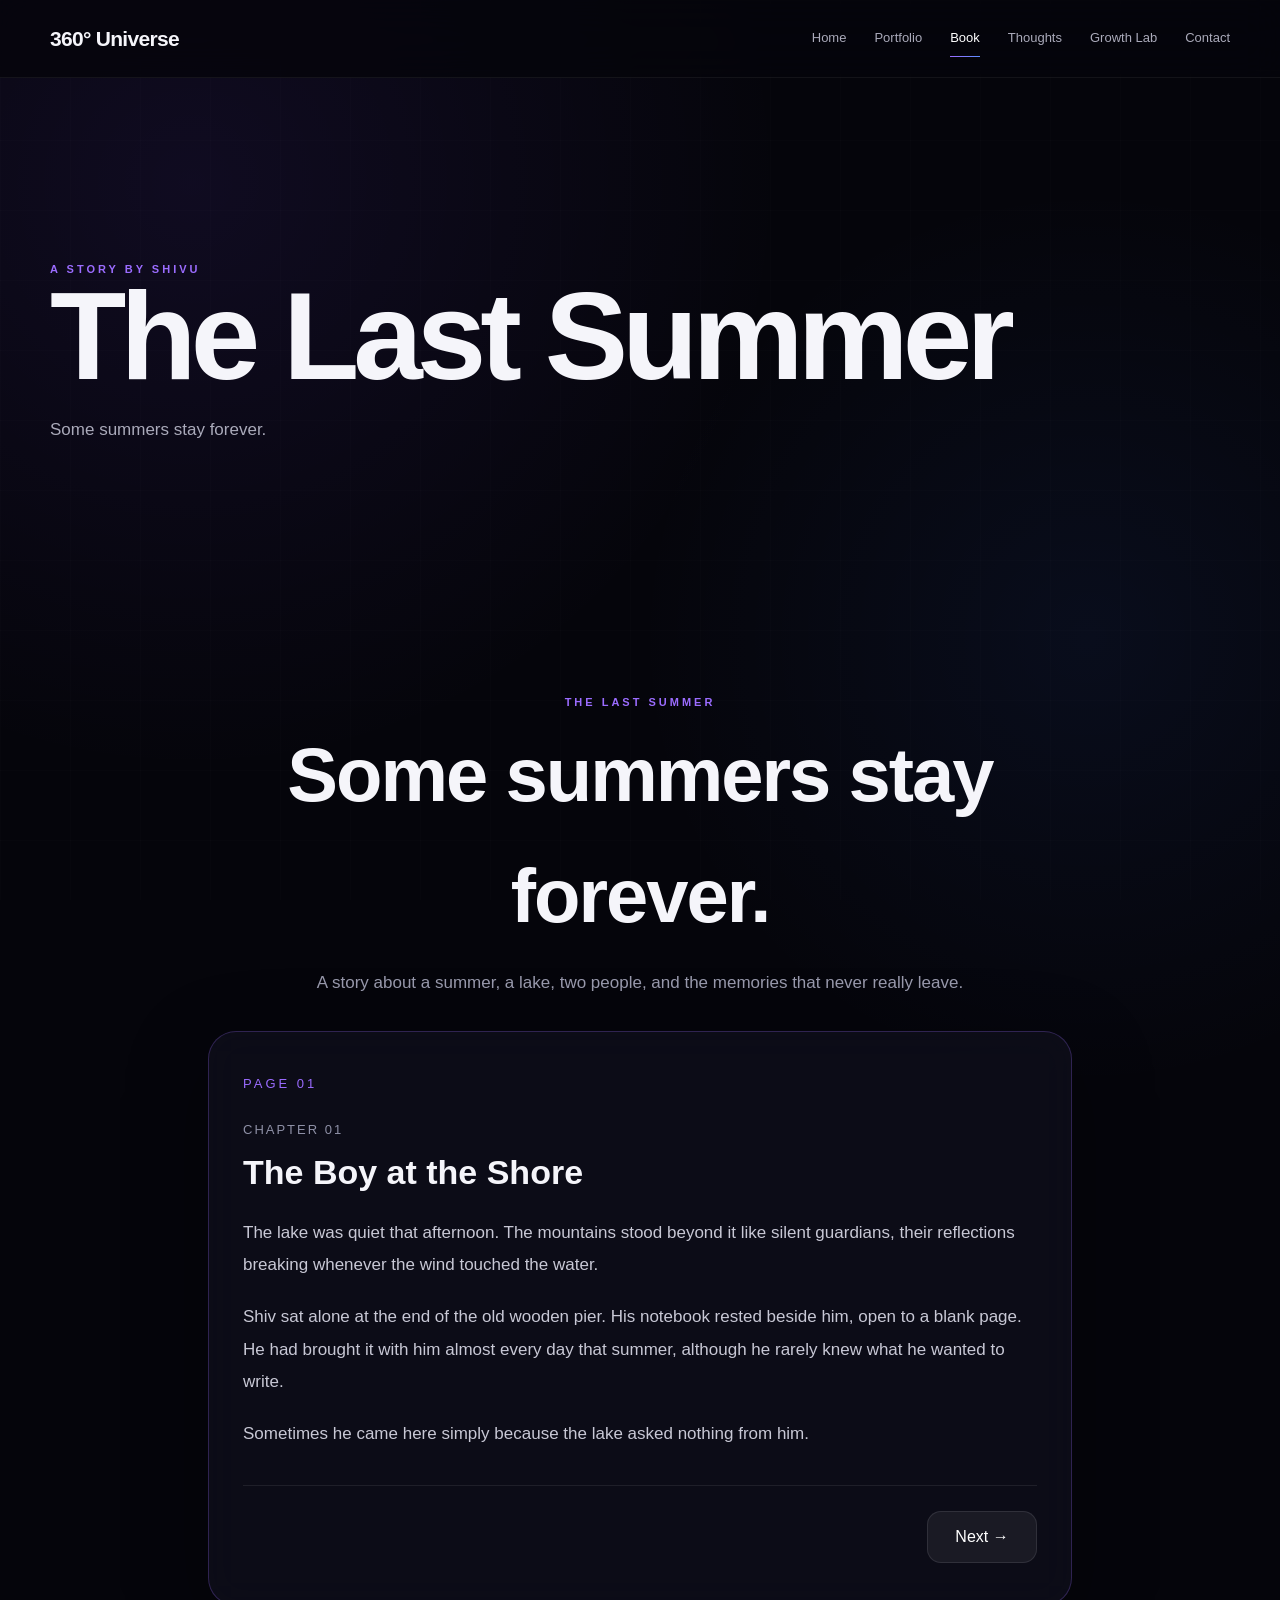
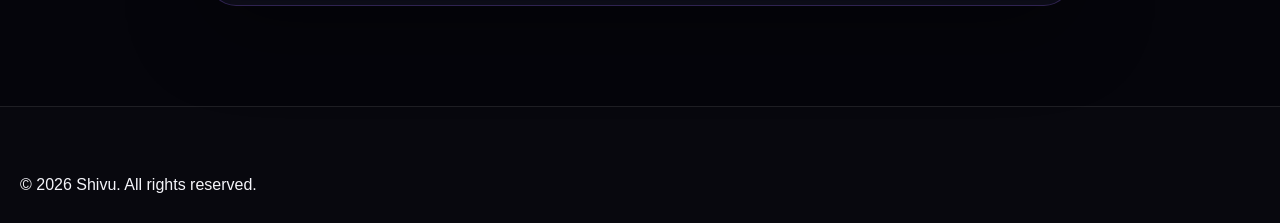
==== book.html @ 2958acce "Add files via upload" ====
<!DOCTYPE html>
<html lang="en">
<head>
<meta charset="UTF-8">
<meta name="viewport" content="width=device-width, initial-scale=1.0">
<title>The Last Summer — Shivu</title>

<link rel="stylesheet" href="style.css">

<style>
/* ================================
   THE LAST SUMMER — BOOK READER
================================ */

.book-reader{
    max-width:900px;
    margin:40px auto 100px;
    padding:0 18px;
}

.book-page{
    display:none;
    min-height:520px;
    padding:42px 34px;
    border:1px solid rgba(155,108,255,.25);
    border-radius:28px;
    background:rgba(15,15,28,.78);
    box-shadow:0 25px 80px rgba(0,0,0,.35);
    backdrop-filter:blur(18px);
    -webkit-backdrop-filter:blur(18px);
}

.book-page:target{
    display:block;
}

/* First page when no #hash exists */
#page1{
    display:block;
}

.book-page:target ~ #page1{
    display:none;
}

.page-number{
    color:#9b6cff;
    font-size:13px;
    letter-spacing:3px;
    text-transform:uppercase;
    margin-bottom:25px;
}

.chapter-label{
    color:#8f91a7;
    font-size:13px;
    letter-spacing:2px;
    text-transform:uppercase;
    margin-bottom:12px;
}

.book-page h2{
    font-size:34px;
    line-height:1.15;
    margin:0 0 25px;
}

.book-page h3{
    font-size:22px;
    margin:0 0 20px;
}

.book-page p{
    color:#c8c8d5;
    font-size:17px;
    line-height:1.9;
    margin:0 0 20px;
}

.book-nav{
    display:flex;
    justify-content:space-between;
    gap:15px;
    margin-top:35px;
    padding-top:25px;
    border-top:1px solid rgba(255,255,255,.08);
}

.book-nav a{
    display:inline-flex;
    align-items:center;
    justify-content:center;
    min-width:110px;
    padding:12px 18px;
    border-radius:14px;
    text-decoration:none;
    color:#fff;
    background:rgba(255,255,255,.06);
    border:1px solid rgba(255,255,255,.1);
    transition:.25s ease;
}

.book-nav a:hover{
    transform:translateY(-2px);
    border-color:rgba(155,108,255,.5);
    background:rgba(155,108,255,.12);
}

.book-intro{
    text-align:center;
    margin-bottom:35px;
}

.book-intro .eyebrow{
    margin-bottom:15px;
}

.book-intro h1{
    font-size:clamp(42px,8vw,76px);
    margin:0;
    letter-spacing:-2px;
}

.book-intro p{
    color:#999aad;
    margin-top:12px;
    font-size:17px;
}

@media(max-width:600px){
    .book-reader{
        margin-top:25px;
        padding:0 12px;
    }

    .book-page{
        min-height:560px;
        padding:30px 22px;
        border-radius:22px;
    }

    .book-page h2{
        font-size:28px;
    }

    .book-page p{
        font-size:16px;
        line-height:1.8;
    }

    .book-nav a{
        min-width:90px;
        padding:11px 13px;
        font-size:14px;
    }
}
</style>
</head>

<body>

<!-- ================= NAVBAR ================= -->

<nav class="navbar">
    <div class="nav-container">

        <a href="index.html" class="logo">
            360° Universe
        </a>

        <button class="menu-toggle" onclick="toggleMenu()" aria-label="Menu">
            ☰
        </button>

        <div class="nav-menu" id="navMenu">
            <a href="index.html">Home</a>
            <a href="portfolio.html">Portfolio</a>
            <a href="book.html" class="active">Book</a>
            <a href="thoughts.html">Thoughts</a>
            <a href="course.html">Growth Lab</a>
            <a href="contact.html">Contact</a>
        </div>

    </div>
</nav>


<!-- ================= BOOK HERO ================= -->

<section class="page-hero">
    <div class="page-hero-content">

        <span class="eyebrow">A Story By Shivu</span>

        <h1>The Last Summer</h1>

        <p>
            Some summers stay forever.
        </p>

    </div>
</section>


<!-- ================= BOOK READER ================= -->

<main class="book-reader">

<div class="book-intro">
    <span class="eyebrow">THE LAST SUMMER</span>
    <h1>Some summers stay forever.</h1>
    <p>
        A story about a summer, a lake, two people,
        and the memories that never really leave.
    </p>
</div>


<!-- ================= PAGE 1 ================= -->

<article class="book-page" id="page1">

    <div class="page-number">Page 01</div>

    <div class="chapter-label">Chapter 01</div>

    <h2>The Boy at the Shore</h2>

    <p>
        The lake was quiet that afternoon.
        The mountains stood beyond it like silent guardians,
        their reflections breaking whenever the wind touched
        the water.
    </p>

    <p>
        Shiv sat alone at the end of the old wooden pier.
        His notebook rested beside him, open to a blank page.
        He had brought it with him almost every day that summer,
        although he rarely knew what he wanted to write.
    </p>

    <p>
        Sometimes he came here simply because the lake asked
        nothing from him.
    </p>

    <div class="book-nav">
        <span></span>
        <a href="#page2">Next →</a>
    </div>

</article>


<!-- ================= PAGE 2 ================= -->

<article class="book-page" id="page2">

    <div class="page-number">Page 02</div>

    <h3>The Quiet Place</h3>

    <p>
        At home, everyone seemed to have an idea of who Shiv
        was supposed to become.
    </p>

    <p>
        His future was discussed over dinner, during phone calls,
        and sometimes in conversations that were supposed to be
        about something else.
    </p>

    <p>
        Study. Career. Family. Responsibility.
    </p>

    <p>
        The words were not cruel, but they were heavy.
        Shiv understood why his family cared about him.
        Still, there were days when he wondered whether anyone
        had ever asked him what he actually wanted.
    </p>

    <div class="book-nav">
        <a href="#page1">← Previous</a>
        <a href="#page3">Next →</a>
    </div>

</article>


<!-- ================= PAGE 3 ================= -->

<article class="book-page" id="page3">

    <div class="page-number">Page 03</div>

    <h3>A Presence</h3>

    <p>
        He looked across the lake.
    </p>

    <p>
        For a moment, everything seemed exactly as it had been
        for the last few weeks.
    </p>

    <p>
        Then he noticed someone standing near the shore.
    </p>

    <p>
        A girl.
    </p>

    <p>
        She wasn't doing anything remarkable.
        She was simply looking at the water, as if she had
        forgotten the rest of the world existed.
    </p>

    <p>
        Shiv looked away first.
    </p>

    <div class="book-nav">
        <a href="#page2">← Previous</a>
        <a href="#page4">Next →</a>
    </div>

</article>


<!-- ================= PAGE 4 ================= -->

<article class="book-page" id="page4">

    <div class="page-number">Page 04</div>

    <h3>The First Glance</h3>

    <p>
        He tried to return to his notebook.
    </p>

    <p>
        But the blank page suddenly felt less interesting.
    </p>

    <p>
        He wondered who she was.
    </p>

    <p>
        The thought surprised him.
    </p>

    <p>
        Shiv wasn't someone who usually became curious about
        strangers. He preferred observing people from a distance,
        understanding them without becoming part of their story.
    </p>

    <p>
        Yet something about that afternoon felt different.
    </p>

    <div class="book-nav">
        <a href="#page3">← Previous</a>
        <a href="#page5">Next →</a>
    </div>

</article>


<!-- ================= PAGE 5 ================= -->

<article class="book-page" id="page5">

    <div class="page-number">Page 05</div>

    <h3>The Summer Begins</h3>

    <p>
        The girl eventually walked away.
    </p>

    <p>
        Shiv watched her disappear into the old streets.
    </p>

    <p>
        He closed his notebook.
    </p>

    <p>
        He didn't know it yet, but that ordinary afternoon
        would become one of the memories he carried for years.
    </p>

    <p>
        Some stories begin with a conversation.
    </p>

    <p>
        Others begin with nothing more than a glance.
    </p>

    <div class="book-nav">
        <a href="#page4">← Previous</a>
        <a href="#page6">Next →</a>
    </div>

</article>


<!-- ================= CHAPTER 2 ================= -->

<article class="book-page" id="page6">

    <div class="page-number">Page 06</div>

    <div class="chapter-label">Chapter 02</div>

    <h2>Her Name in the Wind</h2>

    <p>
        Three days later, Shiv saw her again.
    </p>

    <p>
        This time she was sitting inside the small bookstore
        on the corner of the oldest street in town.
    </p>

    <p>
        Books surrounded her.
    </p>

    <p>
        For some reason, that made Shiv smile.
    </p>

    <div class="book-nav">
        <a href="#page5">← Previous</a>
        <a href="#page7">Next →</a>
    </div>

</article>


<article class="book-page" id="page7">

    <div class="page-number">Page 07</div>

    <h3>Hello</h3>

    <p>
        Shiv walked past the shelf where she was standing.
    </p>

    <p>
        Then he stopped.
    </p>

    <p>
        He wasn't sure why.
    </p>

    <p>
        "You like that book?"
    </p>

    <p>
        The question came out more awkwardly than he expected.
    </p>

    <p>
        She looked at him and smiled slightly.
    </p>

    <div class="book-nav">
        <a href="#page6">← Previous</a>
        <a href="#page8">Next →</a>
    </div>

</article>


<article class="book-page" id="page8">

    <div class="page-number">Page 08</div>

    <h3>Meera</h3>

    <p>
        "I've read it before," she said.
    </p>

    <p>
        Her voice was calm.
    </p>

    <p>
        "Then why are you holding it?"
    </p>

    <p>
        She looked at the cover.
    </p>

    <p>
        "Sometimes you return to things you already know."
    </p>

    <p>
        Shiv didn't know what to say.
    </p>

    <p>
        She smiled again.
    </p>

    <p>
        "I'm Meera."
    </p>

    <div class="book-nav">
        <a href="#page7">← Previous</a>
        <a href="#page9">Next →</a>
    </div>

</article>


<article class="book-page" id="page9">

    <div class="page-number">Page 09</div>

    <h3>A Name</h3>

    <p>
        "Shiv."
    </p>

    <p>
        That was it.
    </p>

    <p>
        Two names exchanged between shelves of old books.
    </p>

    <p>
        Yet somehow, the moment stayed with him.
    </p>

    <p>
        That evening, sitting by the lake, Shiv opened his
        notebook.
    </p>

    <p>
        Without thinking much, he wrote her name.
    </p>

    <p>
        Meera.
    </p>

    <div class="book-nav">
        <a href="#page8">← Previous</a>
        <a href="#page10">Next →</a>
    </div>

</article>


<article class="book-page" id="page10">

    <div class="page-number">Page 10</div>

    <h3>The Café</h3>

    <p>
        Their next meeting happened at a quiet café near
        the lake.
    </p>

    <p>
        Meera was sitting by the window with a book.
    </p>

    <p>
        Shiv ordered a drink and sat at the next table.
    </p>

    <p>
        Neither of them spoke for several minutes.
    </p>

    <p>
        Somehow, the silence didn't feel uncomfortable.
    </p>

    <div class="book-nav">
        <a href="#page9">← Previous</a>
        <a href="#page11">Next →</a>
    </div>

</article>


<article class="book-page" id="page11">

    <div class="page-number">Page 11</div>

    <h3>Small Conversations</h3>

    <p>
        "You write?"
    </p>

    <p>
        Meera pointed toward the notebook beside him.
    </p>

    <p>
        Shiv nodded.
    </p>

    <p>
        "Sometimes."
    </p>

    <p>
        "What do you write?"
    </p>

    <p>
        "Things I don't know how to say."
    </p>

    <p>
        Meera looked at him for a moment.
    </p>

    <p>
        "That's usually what writing is for."
    </p>

    <div class="book-nav">
        <a href="#page10">← Previous</a>
        <a href="#page12">Next →</a>
    </div>

</article>


<article class="book-page" id="page12">

    <div class="page-number">Page 12</div>

    <h3>The Old Streets</h3>

    <p>
        After that day, they started meeting more often.
    </p>

    <p>
        Sometimes at the bookstore.
        Sometimes at the café.
        Sometimes beside the lake.
    </p>

    <p>
        They walked through old streets without deciding
        where they were going.
    </p>

    <p>
        Their friendship didn't arrive suddenly.
    </p>

    <p>
        It grew quietly.
    </p>

    <div class="book-nav">
        <a href="#page11">← Previous</a>
        <a href="#page13">Next →</a>
    </div>

</article>


<article class="book-page" id="page13">

    <div class="page-number">Page 13</div>

    <h3>The Pier</h3>

    <p>
        The wooden pier became their favourite place.
    </p>

    <p>
        They would sit at opposite ends sometimes,
        saying almost nothing.
    </p>

    <p>
        Other times, they talked until the sky turned orange.
    </p>

    <p>
        Shiv began to notice the small things about Meera.
    </p>

    <p>
        The way she paused before answering difficult questions.
        The way she looked at the lake when she was thinking.
    </p>

    <div class="book-nav">
        <a href="#page12">← Previous</a>
        <a href="#page14">Next →</a>
    </div>

</article>


<article class="book-page" id="page14">

    <div class="page-number">Page 14</div>

    <h3>Her Silence</h3>

    <p>
        Meera didn't talk much about her past.
    </p>

    <p>
        Whenever conversations came close to certain subjects,
        she changed the topic.
    </p>

    <p>
        Shiv noticed.
    </p>

    <p>
        But he didn't ask.
    </p>

    <p>
        He understood that trust couldn't be demanded.
    </p>

    <p>
        It had to be earned.
    </p>

    <div class="book-nav">
        <a href="#page13">← Previous</a>
        <a href="#page15">Next →</a>
    </div>

</article>


<article class="book-page" id="page15">

    <div class="page-number">Page 15</div>

    <h3>His Notebook</h3>

    <p>
        Shiv's notebook slowly filled with moments.
    </p>

    <p>
        A sentence Meera had said.
        A sunset they had watched.
        A rainy afternoon at the café.
        A walk through an empty street.
    </p>

    <p>
        He never called them memories while they were happening.
    </p>

    <p>
        They were simply days.
    </p>

    <div class="book-nav">
        <a href="#page14">← Previous</a>
        <a href="#page16">Next →</a>
    </div>

</article>


<article class="book-page" id="page16">

    <div class="page-number">Page 16</div>

    <h3>A Beginning</h3>

    <p>
        One evening, Shiv looked at the name he had written
        weeks ago.
    </p>

    <p>
        Meera.
    </p>

    <p>
        He realized something.
    </p>

    <p>
        A name could be more than a name.
    </p>

    <p>
        Sometimes a name could be the beginning of a memory.
    </p>

    <div class="book-nav">
        <a href="#page15">← Previous</a>
        <a href="#page17">Next →</a>
    </div>

</article>


<article class="book-page" id="page17">

    <div class="page-number">Page 17</div>

    <h3>Summer Days</h3>

    <p>
        The days became warmer.
    </p>

    <p>
        The town became busier.
    </p>

    <p>
        And somehow, Shiv and Meera became closer.
    </p>

    <p>
        Nothing was officially different.
    </p>

    <p>
        Yet everything felt different.
    </p>

    <div class="book-nav">
        <a href="#page16">← Previous</a>
        <a href="#page18">Next →</a>
    </div>

</article>


<article class="book-page" id="page18">

    <div class="page-number">Page 18</div>

    <h3>The Unspoken</h3>

    <p>
        There were things neither of them said.
    </p>

    <p>
        Feelings didn't always need words.
    </p>

    <p>
        Sometimes they existed in the space between two people,
        quietly waiting.
    </p>

    <p>
        Shiv didn't know what their friendship would become.
    </p>

    <p>
        He only knew he didn't want the summer to end.
    </p>

    <div class="book-nav">
        <a href="#page17">← Previous</a>
        <a href="#page19">Next →</a>
    </div>

</article>


<article class="book-page" id="page19">

    <div class="page-number">Page 19</div>

    <h3>Before the Sunset</h3>

    <p>
        That evening, they sat together on the pier.
    </p>

    <p>
        The sun slowly disappeared behind the mountains.
    </p>

    <p>
        Neither of them wanted to leave.
    </p>

    <p>
        They didn't know it yet, but the quiet friendship
        of those days was becoming something they would both
        remember for a very long time.
    </p>

    <div class="book-nav">
        <a href="#page18">← Previous</a>
        <a href="#page20">Next →</a>
    </div>

</article>


<!-- ================= CHAPTER 3 ================= -->

<article class="book-page" id="page20">

    <div class="page-number">Page 20</div>

    <div class="chapter-label">Chapter 03</div>

    <h2>Sunsets and Secrets</h2>

    <p>
        Summer had become a rhythm.
    </p>

    <p>
        Mornings belonged to the town.
        Afternoons belonged to the lake.
        Evenings belonged to conversations that neither of them
        wanted to end.
    </p>

    <div class="book-nav">
        <a href="#page19">← Previous</a>
        <a href="#page21">Next →</a>
    </div>

</article>


<article class="book-page" id="page21">
<div class="page-number">Page 21</div>
<h3>Future</h3>
<p>
Shiv still thought about the future.
</p>
<p>
Sometimes the pressure became too loud.
</p>
<p>
Meera noticed even when he tried to hide it.
</p>
<p>
"You think too much," she said one evening.
</p>
<div class="book-nav">
<a href="#page20">← Previous</a>
<a href="#page22">Next →</a>
</div>
</article>


<article class="book-page" id="page22">
<div class="page-number">Page 22</div>
<h3>Dreams</h3>
<p>
"What do you want?" Meera asked.
</p>
<p>
Shiv looked at the lake.
</p>
<p>
"I don't know."
</p>
<p>
It was the most honest answer he had given in a long time.
</p>
<div class="book-nav">
<a href="#page21">← Previous</a>
<a href="#page23">Next →</a>
</div>
</article>


<article class="book-page" id="page23">
<div class="page-number">Page 23</div>
<h3>Her Fear</h3>
<p>
Meera didn't tell Shiv everything either.
</p>
<p>
She had learned to keep certain parts of herself protected.
</p>
<p>
Trust was difficult for her.
</p>
<p>
But around Shiv, that wall had started becoming smaller.
</p>
<div class="book-nav">
<a href="#page22">← Previous</a>
<a href="#page24">Next →</a>
</div>
</article>


<article class="book-page" id="page24">
<div class="page-number">Page 24</div>
<h3>Rain at the Window</h3>
<p>
One afternoon, rain trapped them inside the café.
</p>
<p>
Drops covered the glass while the town disappeared behind
a silver curtain.
</p>
<p>
They sat beside the window and watched.
</p>
<p>
The silence between them felt peaceful.
</p>
<div class="book-nav">
<a href="#page23">← Previous</a>
<a href="#page25">Next →</a>
</div>
</article>


<article class="book-page" id="page25">
<div class="page-number">Page 25</div>
<h3>The Question</h3>
<p>
"Do you ever get scared of losing people?"
</p>
<p>
Meera asked the question without looking at him.
</p>
<p>
Shiv was quiet.
</p>
<p>
"Yes."
</p>
<p>
"So do I."
</p>
<div class="book-nav">
<a href="#page24">← Previous</a>
<a href="#page26">Next →</a>
</div>
</article>


<article class="book-page" id="page26">
<div class="page-number">Page 26</div>
<h3>The Rooftop</h3>
<p>
A few nights later, they climbed to a quiet rooftop overlooking
the town.
</p>
<p>
Small lights glowed across the old streets.
</p>
<p>
Above them, the sky was clear.
</p>
<div class="book-nav">
<a href="#page25">← Previous</a>
<a href="#page27">Next →</a>
</div>
</article>


<article class="book-page" id="page27">
<div class="page-number">Page 27</div>
<h3>Stars</h3>
<p>
Meera looked upward.
</p>
<p>
"Do you think people are meant to stay?"
</p>
<p>
Shiv thought for a while.
</p>
<p>
"Maybe some are."
</p>
<p>
"And some?"
</p>
<p>
"Maybe some are meant to change us."
</p>
<div class="book-nav">
<a href="#page26">← Previous</a>
<a href="#page28">Next →</a>
</div>
</article>


<article class="book-page" id="page28">
<div class="page-number">Page 28</div>
<h3>Understanding</h3>
<p>
Neither of them explained what they meant.
</p>
<p>
They didn't need to.
</p>
<p>
The night understood for them.
</p>
<div class="book-nav">
<a href="#page27">← Previous</a>
<a href="#page29">Next →</a>
</div>
</article>


<article class="book-page" id="page29">
<div class="page-number">Page 29</div>
<h3>A Walk</h3>
<p>
They walked through the old streets after midnight.
</p>
<p>
The town was almost empty.
</p>
<p>
Their footsteps echoed between the buildings.
</p>
<p>
For once, Shiv wasn't thinking about tomorrow.
</p>
<div class="book-nav">
<a href="#page28">← Previous</a>
<a href="#page30">Next →</a>
</div>
</article>


<article class="book-page" id="page30">
<div class="page-number">Page 30</div>
<h3>The Bookstore</h3>
<p>
The bookstore was closed, but they stopped outside.
</p>
<p>
Meera pointed toward the window.
</p>
<p>
"That's where we met."
</p>
<p>
Shiv smiled.
</p>
<p>
"Feels like a long time ago."
</p>
<div class="book-nav">
<a href="#page29">← Previous</a>
<a href="#page31">Next →</a>
</div>
</article>


<article class="book-page" id="page31">
<div class="page-number">Page 31</div>
<h3>Changing</h3>
<p>
Shiv was beginning to realize that people could change
without noticing it.
</p>
<p>
Before Meera, he had spent most evenings alone.
</p>
<p>
Now he looked forward to tomorrow because she might be there.
</p>
<div class="book-nav">
<a href="#page30">← Previous</a>
<a href="#page32">Next →</a>
</div>
</article>


<article class="book-page" id="page32">
<div class="page-number">Page 32</div>
<h3>Closer</h3>
<p>
Their conversations became deeper.
</p>
<p>
They spoke about childhood, dreams, mistakes and fears.
</p>
<p>
They discovered that their loneliness had different reasons,
but somehow felt familiar.
</p>
<div class="book-nav">
<a href="#page31">← Previous</a>
<a href="#page33">Next →</a>
</div>
</article>


<article class="book-page" id="page33">
<div class="page-number">Page 33</div>
<h3>The Notebook</h3>
<p>
One afternoon, Meera noticed Shiv hiding his notebook.
</p>
<p>
"Are you writing about me?"
</p>
<p>
Shiv laughed.
</p>
<p>
"Maybe."
</p>
<p>
"Then someday I'll read it."
</p>
<p>
He didn't tell her that she already filled more pages
than anyone else.
</p>
<div class="book-nav">
<a href="#page32">← Previous</a>
<a href="#page34">Next →</a>
</div>
</article>


<article class="book-page" id="page34">
<div class="page-number">Page 34</div>
<h3>Almost</h3>
<p>
There were moments when Shiv wanted to say something more.
</p>
<p>
Something important.
</p>
<p>
But every time he tried, the words stayed somewhere
between his thoughts and his voice.
</p>
<div class="book-nav">
<a href="#page33">← Previous</a>
<a href="#page35">Next →</a>
</div>
</article>


<article class="book-page" id="page35">
<div class="page-number">Page 35</div>
<h3>The Sunset</h3>
<p>
They watched another sunset from the pier.
</p>
<p>
The sky turned gold before slowly becoming purple.
</p>
<p>
Meera smiled.
</p>
<p>
"Beautiful."
</p>
<p>
Shiv wasn't sure whether she meant the sunset.
</p>
<div class="book-nav">
<a href="#page34">← Previous</a>
<a href="#page36">Next →</a>
</div>
</article>


<article class="book-page" id="page36">
<div class="page-number">Page 36</div>
<h3>More Than Summer</h3>
<p>
The summer had started as a collection of ordinary days.
</p>
<p>
Now every day felt important.
</p>
<p>
The lake.
The streets.
The books.
The café.
The rooftop.
</p>
<p>
Everything had become part of their story.
</p>
<div class="book-nav">
<a href="#page35">← Previous</a>
<a href="#page37">Next →</a>
</div>
</article>


<article class="book-page" id="page37">
<div class="page-number">Page 37</div>
<h3>Quiet Feelings</h3>
<p>
Some feelings arrive loudly.
</p>
<p>
Theirs didn't.
</p>
<p>
They grew quietly, between conversations,
shared silences and sunsets.
</p>
<p>
Neither of them named them.
</p>
<div class="book-nav">
<a href="#page36">← Previous</a>
<a href="#page38">Next →</a>
</div>
</article>


<!-- ================= CHAPTER 4 ================= -->

<article class="book-page" id="page38">
<div class="page-number">Page 38</div>
<div class="chapter-label">Chapter 04</div>
<h2>The Promise Under Stars</h2>
<p>
That night, the town was unusually quiet.
</p>
<p>
Shiv and Meera walked toward their favourite viewpoint.
</p>
<div class="book-nav">
<a href="#page37">← Previous</a>
<a href="#page39">Next →</a>
</div>
</article>


<article class="book-page" id="page39">
<div class="page-number">Page 39</div>
<h3>The Viewpoint</h3>
<p>
From the hill, the lake looked like a dark mirror.
</p>
<p>
Stars covered the sky above them.
</p>
<p>
Neither spoke for a while.
</p>
<div class="book-nav">
<a href="#page38">← Previous</a>
<a href="#page40">Next →</a>
</div>
</article>


<article class="book-page" id="page40">
<div class="page-number">Page 40</div>
<h3>Meera's Fear</h3>
<p>
"I don't want this summer to end," Meera said.
</p>
<p>
Shiv looked at her.
</p>
<p>
"Why?"
</p>
<p>
"Because good things don't always stay."
</p>
<div class="book-nav">
<a href="#page39">← Previous</a>
<a href="#page41">Next →</a>
</div>
</article>


<article class="book-page" id="page41">
<div class="page-number">Page 41</div>
<h3>Not Forever</h3>
<p>
Shiv didn't promise forever.
</p>
<p>
He knew some promises were too big for anyone to make.
</p>
<p>
Instead, he said,
</p>
<p>
"I'll remember it."
</p>
<div class="book-nav">
<a href="#page40">← Previous</a>
<a href="#page42">Next →</a>
</div>
</article>


<article class="book-page" id="page42">
<div class="page-number">Page 42</div>
<h3>The Promise</h3>
<p>
Meera smiled.
</p>
<p>
"Promise?"
</p>
<p>
"Promise."
</p>
<p>
It wasn't a promise about the future.
</p>
<p>
It was a promise to honor the present.
</p>
<div class="book-nav">
<a href="#page41">← Previous</a>
<a href="#page43">Next →</a>
</div>
</article>


<article class="book-page" id="page43">
<div class="page-number">Page 43</div>
<h3>The Sky Above</h3>
<p>
They sat beneath the stars.
</p>
<p>
The wind moved softly through the trees.
</p>
<p>
For that moment, nothing else mattered.
</p>
<div class="book-nav">
<a href="#page42">← Previous</a>
<a href="#page44">Next →</a>
</div>
</article>


<article class="book-page" id="page44">
<div class="page-number">Page 44</div>
<h3>Everything They Didn't Say</h3>
<p>
There were words they could have said.
</p>
<p>
But sometimes silence carries more meaning than a speech.
</p>
<p>
They both understood what that night meant.
</p>
<div class="book-nav">
<a href="#page43">← Previous</a>
<a href="#page45">Next →</a>
</div>
</article>


<article class="book-page" id="page45">
<div class="page-number">Page 45</div>
<h3>The Walk Back</h3>
<p>
On the way back, they walked slowly.
</p>
<p>
Neither wanted the night to finish.
</p>
<p>
The old town looked different under moonlight.
</p>
<div class="book-nav">
<a href="#page44">← Previous</a>
<a href="#page46">Next →</a>
</div>
</article>


<article class="book-page" id="page46">
<div class="page-number">Page 46</div>
<h3>A Memory</h3>
<p>
Shiv knew that someday this night would become a memory.
</p>
<p>
But he didn't know how important that memory would become.
</p>
<div class="book-nav">
<a href="#page45">← Previous</a>
<a href="#page47">Next →</a>
</div>
</article>


<article class="book-page" id="page47">
<div class="page-number">Page 47</div>
<h3>The Next Morning</h3>
<p>
The next morning felt ordinary.
</p>
<p>
But ordinary mornings were becoming precious.
</p>
<div class="book-nav">
<a href="#page46">← Previous</a>
<a href="#page48">Next →</a>
</div>
</article>


<article class="book-page" id="page48">
<div class="page-number">Page 48</div>
<h3>Another Day</h3>
<p>
They met at the café.
</p>
<p>
They laughed about something small.
</p>
<p>
The previous night's promise remained between them,
quiet but present.
</p>
<div class="book-nav">
<a href="#page47">← Previous</a>
<a href="#page49">Next →</a>
</div>
</article>


<article class="book-page" id="page49">
<div class="page-number">Page 49</div>
<h3>The Lake</h3>
<p>
They returned to the lake.
</p>
<p>
The water was calm.
</p>
<p>
Shiv thought about how quickly everything had changed.
</p>
<div class="book-nav">
<a href="#page48">← Previous</a>
<a href="#page50">Next →</a>
</div>
</article>


<article class="book-page" id="page50">
<div class="page-number">Page 50</div>
<h3>Closer</h3>
<p>
They had stopped being strangers.
</p>
<p>
They had become important to each other.
</p>
<p>
Neither needed to say it.
</p>
<div class="book-nav">
<a href="#page49">← Previous</a>
<a href="#page51">Next →</a>
</div>
</article>


<article class="book-page" id="page51">
<div class="page-number">Page 51</div>
<h3>The Future</h3>
<p>
Still, the future waited.
</p>
<p>
Family expectations.
Plans.
Responsibilities.
Things neither of them could control.
</p>
<div class="book-nav">
<a href="#page50">← Previous</a>
<a href="#page52">Next →</a>
</div>
</article>


<article class="book-page" id="page52">
<div class="page-number">Page 52</div>
<h3>Don't Ask Yet</h3>
<p>
Meera sometimes looked as if she wanted to say something.
</p>
<p>
Shiv noticed.
</p>
<p>
But he didn't ask.
</p>
<p>
Maybe he was afraid of the answer.
</p>
<div class="book-nav">
<a href="#page51">← Previous</a>
<a href="#page53">Next →</a>
</div>
</article>


<article class="book-page" id="page53">
<div class="page-number">Page 53</div>
<h3>The Last Warm Evening</h3>
<p>
The air began to change.
</p>
<p>
Summer was slowly moving toward its ending.
</p>
<p>
Neither wanted to talk about it.
</p>
<div class="book-nav">
<a href="#page52">← Previous</a>
<a href="#page54">Next →</a>
</div>
</article>


<article class="book-page" id="page54">
<div class="page-number">Page 54</div>
<h3>Stay</h3>
<p>
"Stay a little longer," Shiv said.
</p>
<p>
Meera smiled.
</p>
<p>
"I will."
</p>
<div class="book-nav">
<a href="#page53">← Previous</a>
<a href="#page55">Next →</a>
</div>
</article>


<article class="book-page" id="page55">
<div class="page-number">Page 55</div>
<h3>The Promise Remains</h3>
<p>
Promises don't control the future.
</p>
<p>
They simply honor what was real in the moment they were made.
</p>
<p>
That night, Shiv believed the summer would somehow continue.
</p>
<div class="book-nav">
<a href="#page54">← Previous</a>
<a href="#page56">Next →</a>
</div>
</article>


<!-- ================= CHAPTER 5 ================= -->

<article class="book-page" id="page56">
<div class="page-number">Page 56</div>
<div class="chapter-label">Chapter 05</div>
<h2>When Rain Replaced Summer</h2>
<p>
Then came the rain.
</p>
<p>
At first, it was only a few clouds.
</p>
<p>
Then the town changed completely.
</p>
<div class="book-nav">
<a href="#page55">← Previous</a>
<a href="#page57">Next →</a>
</div>
</article>


<article class="book-page" id="page57">
<div class="page-number">Page 57</div>
<h3>A Different Mood</h3>
<p>
The café windows stayed covered with rain.
</p>
<p>
The pier was almost always empty.
</p>
<p>
Their conversations became shorter.
</p>
<div class="book-nav">
<a href="#page56">← Previous</a>
<a href="#page58">Next →</a>
</div>
</article>


<article class="book-page" id="page58">
<div class="page-number">Page 58</div>
<h3>The Truth</h3>
<p>
Meera finally told Shiv that something had changed at home.
</p>
<p>
Her family might leave the town.
</p>
<p>
She didn't know when.
</p>
<p>
She didn't know what would happen next.
</p>
<div class="book-nav">
<a href="#page57">← Previous</a>
<a href="#page59">Next →</a>
</div>
</article>


<article class="book-page" id="page59">
<div class="page-number">Page 59</div>
<h3>Silence</h3>
<p>
Shiv wanted to ask how long she would stay.
</p>
<p>
Instead, he asked if she was okay.
</p>
<p>
"I'm trying to be."
</p>
<div class="book-nav">
<a href="#page58">← Previous</a>
<a href="#page60">Next →</a>
</div>
</article>


<article class="book-page" id="page60">
<div class="page-number">Page 60</div>
<h3>The Heavy Silence</h3>
<p>
Their comfortable silence had changed.
</p>
<p>
Before, silence meant peace.
</p>
<p>
Now it meant things they were afraid to say.
</p>
<div class="book-nav">
<a href="#page59">← Previous</a>
<a href="#page61">Next →</a>
</div>
</article>


<article class="book-page" id="page61">
<div class="page-number">Page 61</div>
<h3>The Argument</h3>
<p>
One evening, Shiv finally lost his patience.
</p>
<p>
"Why didn't you tell me?"
</p>
<p>
Meera became quiet.
</p>
<p>
"I didn't know how."
</p>
<div class="book-nav">
<a href="#page60">← Previous</a>
<a href="#page62">Next →</a>
</div>
</article>


<article class="book-page" id="page62">
<div class="page-number">Page 62</div>
<h3>Understanding</h3>
<p>
Shiv realized he wasn't angry with her.
</p>
<p>
He was afraid.
</p>
<p>
Afraid that something beautiful was already ending.
</p>
<div class="book-nav">
<a href="#page61">← Previous</a>
<a href="#page63">Next →</a>
</div>
</article>


<article class="book-page" id="page63">
<div class="page-number">Page 63</div>
<h3>Almost Goodbye</h3>
<p>
They sat beside the lake without speaking.
</p>
<p>
Rain touched the surface of the water.
</p>
<p>
Neither apologized.
</p>
<p>
Neither needed to.
</p>
<div class="book-nav">
<a href="#page62">← Previous</a>
<a href="#page64">Next →</a>
</div>
</article>


<article class="book-page" id="page64">
<div class="page-number">Page 64</div>
<h3>The End of Summer</h3>
<p>
Summer had not officially ended.
</p>
<p>
But somehow, they both knew it had.
</p>
<div class="book-nav">
<a href="#page63">← Previous</a>
<a href="#page65">Next →</a>
</div>
</article>


<!-- ================= CHAPTER 6 ================= -->

<article class="book-page" id="page65">
<div class="page-number">Page 65</div>
<div class="chapter-label">Chapter 06</div>
<h2>Unread Messages</h2>
<p>
Distance began quietly.
</p>
<p>
Not with a goodbye.
</p>
<p>
With silence.
</p>
<div class="book-nav">
<a href="#page64">← Previous</a>
<a href="#page66">Next →</a>
</div>
</article>


<article class="book-page" id="page66">
<div class="page-number">Page 66</div>
<h3>Messages</h3>
<p>
Shiv sent messages.
</p>
<p>
Sometimes Meera replied late.
</p>
<p>
Sometimes she didn't reply at all.
</p>
<div class="book-nav">
<a href="#page65">← Previous</a>
<a href="#page67">Next →</a>
</div>
</article>


<article class="book-page" id="page67">
<div class="page-number">Page 67</div>
<h3>Drafts</h3>
<p>
Shiv wrote long messages and deleted them.
</p>
<p>
He didn't want to sound worried.
</p>
<p>
He didn't want to sound angry.
</p>
<p>
Mostly, he didn't want to sound like someone who was afraid
of being left behind.
</p>
<div class="book-nav">
<a href="#page66">← Previous</a>
<a href="#page68">Next →</a>
</div>
</article>


<article class="book-page" id="page68">
<div class="page-number">Page 68</div>
<h3>She Was Hiding Something</h3>
<p>
Shiv knew Meera wasn't telling him everything.
</p>
<p>
But he also knew that forcing the truth out of her
wouldn't make things better.
</p>
<div class="book-nav">
<a href="#page67">← Previous</a>
<a href="#page69">Next →</a>
</div>
</article>


<article class="book-page" id="page69">
<div class="page-number">Page 69</div>
<h3>The Pier Again</h3>
<p>
The pier looked different without her.
</p>
<p>
Shiv sat at the same place.
</p>
<p>
The lake was still beautiful.
</p>
<p>
But beauty didn't feel the same anymore.
</p>
<div class="book-nav">
<a href="#page68">← Previous</a>
<a href="#page70">Next →</a>
</div>
</article>


<article class="book-page" id="page70">
<div class="page-number">Page 70</div>
<h3>The Empty Chair</h3>
<p>
At the café, the chair near the window remained empty.
</p>
<p>
Shiv noticed it every time.
</p>
<div class="book-nav">
<a href="#page69">← Previous</a>
<a href="#page71">Next →</a>
</div>
</article>


<article class="book-page" id="page71">
<div class="page-number">Page 71</div>
<h3>Silence Grows</h3>
<p>
Days became weeks.
</p>
<p>
Messages became fewer.
</p>
<p>
The distance grew without anyone deciding to create it.
</p>
<div class="book-nav">
<a href="#page70">← Previous</a>
<a href="#page72">Next →</a>
</div>
</article>


<article class="book-page" id="page72">
<div class="page-number">Page 72</div>
<h3>Waiting</h3>
<p>
Shiv kept waiting for the day everything would make sense.
</p>
<p>
He didn't know that sometimes answers arrive only after
you stop waiting for them.
</p>
<div class="book-nav">
<a href="#page71">← Previous</a>
<a href="#page73">Next →</a>
</div>
</article>


<!-- ================= CHAPTER 7 ================= -->

<article class="book-page" id="page73">
<div class="page-number">Page 73</div>
<div class="chapter-label">Chapter 07</div>
<h2>The Day She Left</h2>
<p>
Shiv heard the news almost by accident.
</p>
<p>
Meera was leaving.
</p>
<div class="book-nav">
<a href="#page72">← Previous</a>
<a href="#page74">Next →</a>
</div>
</article>


<article class="book-page" id="page74">
<div class="page-number">Page 74</div>
<h3>There Was Time</h3>
<p>
His first thought was simple.
</p>
<p>
There was still time.
</p>
<p>
There had to be.
</p>
<div class="book-nav">
<a href="#page73">← Previous</a>
<a href="#page75">Next →</a>
</div>
</article>


<article class="book-page" id="page75">
<div class="page-number">Page 75</div>
<h3>The Last Day</h3>
<p>
But the last day arrived faster than he expected.
</p>
<p>
The town looked exactly the same.
</p>
<p>
Only Shiv felt different.
</p>
<div class="book-nav">
<a href="#page74">← Previous</a>
<a href="#page76">Next →</a>
</div>
</article>


<article class="book-page" id="page76">
<div class="page-number">Page 76</div>
<h3>Meeting</h3>
<p>
They met face to face.
</p>
<p>
There was no shouting.
</p>
<p>
No dramatic goodbye.
</p>
<p>
Only two people standing quietly with too many things
left unsaid.
</p>
<div class="book-nav">
<a href="#page75">← Previous</a>
<a href="#page77">Next →</a>
</div>
</article>


<article class="book-page" id="page77">
<div class="page-number">Page 77</div>
<h3>Why</h3>
<p>
"I didn't want our last memories to be filled with sadness,"
Meera said.
</p>
<p>
Shiv understood.
</p>
<p>
He wished he didn't.
</p>
<div class="book-nav">
<a href="#page76">← Previous</a>
<a href="#page78">Next →</a>
</div>
</article>


<article class="book-page" id="page78">
<div class="page-number">Page 78</div>
<h3>The Words</h3>
<p>
There were so many things Shiv wanted to say.
</p>
<p>
Thank you.
</p>
<p>
Stay.
</p>
<p>
I will miss you.
</p>
<p>
But none of them felt enough.
</p>
<div class="book-nav">
<a href="#page77">← Previous</a>
<a href="#page79">Next →</a>
</div>
</article>


<article class="book-page" id="page79">
<div class="page-number">Page 79</div>
<h3>Goodbye</h3>
<p>
Meera looked at him.
</p>
<p>
"Remember the promise?"
</p>
<p>
Shiv nodded.
</p>
<p>
"I'll remember."
</p>
<div class="book-nav">
<a href="#page78">← Previous</a>
<a href="#page80">Next →</a>
</div>
</article>


<article class="book-page" id="page80">
<div class="page-number">Page 80</div>
<h3>She Left</h3>
<p>
Then she walked away.
</p>
<p>
Shiv didn't follow.
</p>
<p>
Some goodbyes cannot be changed by running after someone.
</p>
<div class="book-nav">
<a href="#page79">← Previous</a>
<a href="#page81">Next →</a>
</div>
</article>


<article class="book-page" id="page81">
<div class="page-number">Page 81</div>
<h3>The Lake</h3>
<p>
That evening, Shiv returned to the lake.
</p>
<p>
The pier was empty.
</p>
<p>
The sunset looked almost exactly like the first one.
</p>
<div class="book-nav">
<a href="#page80">← Previous</a>
<a href="#page82">Next →</a>
</div>
</article>


<article class="book-page" id="page82">
<div class="page-number">Page 82</div>
<h3>Summer Over</h3>
<p>
Shiv opened his notebook.
</p>
<p>
The first page still carried her name.
</p>
<p>
Meera.
</p>
<p>
The summer was over.
</p>
<p>
But the story wasn't.
</p>
<div class="book-nav">
<a href="#page81">← Previous</a>
<a href="#page83">Next →</a>
</div>
</article>


<!-- ================= CHAPTER 8 ================= -->

<article class="book-page" id="page83">
<div class="page-number">Page 83</div>
<div class="chapter-label">Chapter 08</div>
<h2>Letters Never Sent</h2>
<p>
After she left, Shiv began writing letters.
</p>
<p>
He never sent them.
</p>
<div class="book-nav">
<a href="#page82">← Previous</a>
<a href="#page84">Next →</a>
</div>
</article>


<article class="book-page" id="page84">
<div class="page-number">Page 84</div>
<h3>Dear Meera</h3>
<p>
The first letter was about the lake.
</p>
<p>
The second was about the bookstore.
</p>
<p>
The third was about the rooftop.
</p>
<p>
Every letter was really about something he couldn't say
when she was still there.
</p>
<div class="book-nav">
<a href="#page83">← Previous</a>
<a href="#page85">Next →</a>
</div>
</article>


<article class="book-page" id="page85">
<div class="page-number">Page 85</div>
<h3>Unsent</h3>
<p>
He folded the letters carefully.
</p>
<p>
Then placed them inside the notebook.
</p>
<p>
Some words are written not to be delivered,
but simply to be understood by the person writing them.
</p>
<div class="book-nav">
<a href="#page84">← Previous</a>
<a href="#page86">Next →</a>
</div>
</article>


<article class="book-page" id="page86">
<div class="page-number">Page 86</div>
<h3>Her Letters</h3>
<p>
Somewhere else, Meera had her own notebook.
</p>
<p>
She had written letters too.
</p>
<p>
She never sent them.
</p>
<p>
Both of them carried the same silence differently.
</p>
<div class="book-nav">
<a href="#page85">← Previous</a>
<a href="#page87">Next →</a>
</div>
</article>


<article class="book-page" id="page87">
<div class="page-number">Page 87</div>
<h3>Time</h3>
<p>
Time passed.
</p>
<p>
The letters remained.
</p>
<p>
The memories remained.
</p>
<p>
But the pain slowly became quieter.
</p>
<div class="book-nav">
<a href="#page86">← Previous</a>
<a href="#page88">Next →</a>
</div>
</article>


<article class="book-page" id="page88">
<div class="page-number">Page 88</div>
<h3>Growing Up</h3>
<p>
Shiv began to understand himself better.
</p>
<p>
The summer had changed something inside him.
</p>
<p>
Not because it lasted forever.
</p>
<p>
Because it didn't.
</p>
<div class="book-nav">
<a href="#page87">← Previous</a>
<a href="#page89">Next →</a>
</div>
</article>


<article class="book-page" id="page89">
<div class="page-number">Page 89</div>
<h3>Still Remembering</h3>
<p>
He didn't try to forget Meera anymore.
</p>
<p>
Some memories didn't need to be erased.
</p>
<p>
They simply needed a place to belong.
</p>
<div class="book-nav">
<a href="#page88">← Previous</a>
<a href="#page90">Next →</a>
</div>
</article>


<!-- ================= CHAPTER 9 ================= -->

<article class="book-page" id="page90">
<div class="page-number">Page 90</div>
<div class="chapter-label">Chapter 09</div>
<h2>Ghosts of Old Memories</h2>
<p>
Years later, Shiv returned to the town.
</p>
<p>
The roads looked smaller than he remembered.
</p>
<div class="book-nav">
<a href="#page89">← Previous</a>
<a href="#page91">Next →</a>
</div>
</article>


<article class="book-page" id="page91">
<div class="page-number">Page 91</div>
<h3>The Bookstore</h3>
<p>
The old bookstore was still there.
</p>
<p>
Shiv stood outside for a while.
</p>
<p>
He remembered the first time he had seen Meera.
</p>
<div class="book-nav">
<a href="#page90">← Previous</a>
<a href="#page92">Next →</a>
</div>
</article>


<article class="book-page" id="page92">
<div class="page-number">Page 92</div>
<h3>The Streets</h3>
<p>
He walked through the streets where they had once wandered
without a destination.
</p>
<p>
The town had changed.
</p>
<p>
So had he.
</p>
<div class="book-nav">
<a href="#page91">← Previous</a>
<a href="#page93">Next →</a>
</div>
</article>


<article class="book-page" id="page93">
<div class="page-number">Page 93</div>
<h3>The Café</h3>
<p>
The café had new chairs.
</p>
<p>
The walls had been painted.
</p>
<p>
But the window was still there.
</p>
<p>
Shiv smiled.
</p>
<div class="book-nav">
<a href="#page92">← Previous</a>
<a href="#page94">Next →</a>
</div>
</article>


<article class="book-page" id="page94">
<div class="page-number">Page 94</div>
<h3>The Rooftop</h3>
<p>
He remembered the night beneath the stars.
</p>
<p>
The promise.
</p>
<p>
The fear.
</p>
<p>
The hope.
</p>
<div class="book-nav">
<a href="#page93">← Previous</a>
<a href="#page95">Next →</a>
</div>
</article>


<article class="book-page" id="page95">
<div class="page-number">Page 95</div>
<h3>The Pier</h3>
<p>
Finally, he returned to the lake.
</p>
<p>
The wooden pier was older now.
</p>
<p>
Shiv sat at the same place.
</p>
<div class="book-nav">
<a href="#page94">← Previous</a>
<a href="#page96">Next →</a>
</div>
</article>


<article class="book-page" id="page96">
<div class="page-number">Page 96</div>
<h3>Acceptance</h3>
<p>
He understood something simple.
</p>
<p>
The past didn't need to be erased to make room for the future.
</p>
<p>
It could simply become part of who you were.
</p>
<div class="book-nav">
<a href="#page95">← Previous</a>
<a href="#page97">Next →</a>
</div>
</article>


<article class="book-page" id="page97">
<div class="page-number">Page 97</div>
<h3>Maybe</h3>
<p>
For the first time in years, Shiv wondered where Meera was.
</p>
<p>
He didn't expect an answer.
</p>
<p>
But sometimes life answers questions you stopped asking.
</p>
<div class="book-nav">
<a href="#page96">← Previous</a>
<a href="#page98">Next →</a>
</div>
</article>


<!-- ================= CHAPTER 10 ================= -->

<article class="book-page" id="page98">
<div class="page-number">Page 98</div>
<div class="chapter-label">Chapter 10</div>
<h2>One Last Sunset</h2>
<p>
They met again unexpectedly.
</p>
<p>
Years had passed.
</p>
<p>
Yet somehow, the first moment felt familiar.
</p>
<div class="book-nav">
<a href="#page97">← Previous</a>
<a href="#page99">Next →</a>
</div>
</article>


<article class="book-page" id="page99">
<div class="page-number">Page 99</div>
<h3>Hello Again</h3>
<p>
"Hi."
</p>
<p>
It was a simple word.
</p>
<p>
But it carried years inside it.
</p>
<div class="book-nav">
<a href="#page98">← Previous</a>
<a href="#page100">Next →</a>
</div>
</article>


<article class="book-page" id="page100">
<div class="page-number">Page 100</div>
<h3>What Happened</h3>
<p>
They talked.
</p>
<p>
About leaving.
</p>
<p>
About the letters.
</p>
<p>
About the summer.
</p>
<p>
About everything they had never been able to explain.
</p>
<div class="book-nav">
<a href="#page99">← Previous</a>
<a href="#page101">Next →</a>
</div>
</article>


<article class="book-page" id="page101">
<div class="page-number">Page 101</div>
<h3>The Letters</h3>
<p>
Meera admitted she had written letters too.
</p>
<p>
Shiv smiled.
</p>
<p>
"Did you ever send them?"
</p>
<p>
"No."
</p>
<p>
"Neither did I."
</p>
<div class="book-nav">
<a href="#page100">← Previous</a>
<a href="#page102">Next →</a>
</div>
</article>


<article class="book-page" id="page102">
<div class="page-number">Page 102</div>
<h3>The Promise</h3>
<p>
They talked about the promise under the stars.
</p>
<p>
It hadn't meant forever.
</p>
<p>
It meant that neither of them would pretend
the summer didn't matter.
</p>
<div class="book-nav">
<a href="#page101">← Previous</a>
<a href="#page103">Next →</a>
</div>
</article>


<article class="book-page" id="page103">
<div class="page-number">Page 103</div>
<h3>Different People</h3>
<p>
They were not the same people anymore.
</p>
<p>
Life had changed them.
</p>
<p>
But the memory of who they had once been
still connected them.
</p>
<div class="book-nav">
<a href="#page102">← Previous</a>
<a href="#page104">Next →</a>
</div>
</article>


<article class="book-page" id="page104">
<div class="page-number">Page 104</div>
<h3>The Walk</h3>
<p>
They walked toward the lake.
</p>
<p>
The town was quiet.
</p>
<p>
The evening sky was turning gold.
</p>
<div class="book-nav">
<a href="#page103">← Previous</a>
<a href="#page105">Next →</a>
</div>
</article>


<article class="book-page" id="page105">
<div class="page-number">Page 105</div>
<h3>The Same Lake</h3>
<p>
The lake was still there.
</p>
<p>
The mountains still reflected in the water.
</p>
<p>
The pier was older.
</p>
<p>
But the view was almost the same.
</p>
<div class="book-nav">
<a href="#page104">← Previous</a>
<a href="#page106">Next →</a>
</div>
</article>


<article class="book-page" id="page106">
<div class="page-number">Page 106</div>
<h3>One Last Sunset</h3>
<p>
They sat together and watched the sun disappear.
</p>
<p>
Neither asked what would happen tomorrow.
</p>
<p>
For once, tomorrow didn't matter.
</p>
<div class="book-nav">
<a href="#page105">← Previous</a>
<a href="#page107">Next →</a>
</div>
</article>


<article class="book-page" id="page107">
<div class="page-number">Page 107</div>
<h3>Just the Moment</h3>
<p>
They simply sat there.
</p>
<p>
Two people who had once been strangers.
</p>
<p>
Two people who had shared a summer.
</p>
<p>
Two people who had finally learned that some endings
can also be beginnings.
</p>
<div class="book-nav">
<a href="#page106">← Previous</a>
<a href="#page108">Next →</a>
</div>
</article>


<!-- ================= EPILOGUE ================= -->

<article class="book-page" id="page108">
<div class="page-number">Page 108</div>
<div class="chapter-label">Epilogue</div>
<h2>Some Summers Stay Forever</h2>
<p>
Later that night, Shiv opened his old notebook.
</p>
<p>
The pages were filled with years-old words.
</p>
<div class="book-nav">
<a href="#page107">← Previous</a>
<a href="#page109">Next →</a>
</div>
</article>


<article class="book-page" id="page109">
<div class="page-number">Page 109</div>
<h3>The Same Name</h3>
<p>
The first page still carried the same name.
</p>
<p>
Meera.
</p>
<p>
He smiled.
</p>
<p>
Some things never really disappear.
</p>
<div class="book-nav">
<a href="#page108">← Previous</a>
<a href="#page110">Next →</a>
</div>
</article>


<article class="book-page" id="page110">
<div class="page-number">Page 110</div>
<h3>The Lake</h3>
<p>
The next morning, Shiv looked at the lake one more time.
</p>
<p>
The town had changed.
</p>
<p>
He had changed.
</p>
<p>
The summer was long gone.
</p>
<p>
But the memory remained.
</p>
<div class="book-nav">
<a href="#page109">← Previous</a>
<a href="#page111">Next →</a>
</div>
</article>


<article class="book-page" id="page111">
<div class="page-number">Page 111</div>
<h3>What Remains</h3>
<p>
People enter our lives for different reasons.
</p>
<p>
Some stay for years.
</p>
<p>
Some stay for only a season.
</p>
<p>
But sometimes a person can leave a mark
that lasts much longer than their presence.
</p>
<div class="book-nav">
<a href="#page110">← Previous</a>
<a href="#page112">Next →</a>
</div>
</article>


<article class="book-page" id="page112">

    <div class="page-number">Page 112</div>

    <div class="chapter-label">The End</div>

    <h2>Some Summers End.<br>Some Summers Stay Forever.</h2>

    <p>
        Shiv closed his notebook.
    </p>

    <p>
        Outside, the lake reflected the last light of the evening.
    </p>

    <p>
        He smiled—not because the summer had returned,
        but because he no longer needed it to.
    </p>

    <p>
        It had already become a part of him.
    </p>

    <p>
        And perhaps that was what some summers were meant to do.
    </p>

    <p>
        They arrive.
        They change you.
        They leave.
    </p>

    <p>
        And somehow,
        they stay forever.
    </p>

    <div class="book-nav">
        <a href="#page111">← Previous</a>
        <a href="index.html">Back to Home</a>
    </div>

</article>

</main>


<!-- ================= FOOTER ================= -->

<footer class="footer">
    <div class="container">
        <p>© 2026 Shivu. All rights reserved.</p>
    </div>
</footer>


<!-- ================= SIMPLE MENU JS ================= -->

<script>
function toggleMenu(){
    var menu = document.getElementById("navMenu");

    if(menu.className.indexOf("show") === -1){
        menu.className += " show";
    }else{
        menu.className = menu.className.replace(" show","");
    }
}
</script>

</body>
</html>
---- style.css ----
/* =========================================================
   SHIVU — 360° UNIVERSE
   PREMIUM DARK GLASS DESIGN
   ========================================================= */

:root {
    --bg: #05050b;
    --bg-soft: #090914;

    --text: #f5f5fa;
    --text-soft: #aaaaba;
    --text-muted: #707080;

    --purple: #9b6cff;
    --blue: #5c8dff;

    --card: rgba(255,255,255,0.045);
    --card-hover: rgba(255,255,255,0.075);

    --border: rgba(255,255,255,0.09);

    --radius: 24px;
    --container: 1180px;

    --transition: 0.35s ease;
}


/* =========================
   RESET
   ========================= */

* {
    margin: 0;
    padding: 0;
    box-sizing: border-box;
}

html {
    scroll-behavior: smooth;
}

body {
    background:
        radial-gradient(
            circle at 15% 10%,
            rgba(125,75,255,0.09),
            transparent 30%
        ),
        radial-gradient(
            circle at 85% 35%,
            rgba(60,120,255,0.07),
            transparent 28%
        ),
        var(--bg);

    color: var(--text);

    font-family:
        Inter,
        -apple-system,
        BlinkMacSystemFont,
        "Segoe UI",
        sans-serif;

    line-height: 1.6;
    overflow-x: hidden;
}

body::before {
    content: "";

    position: fixed;
    inset: 0;

    background-image:
        linear-gradient(
            rgba(255,255,255,0.012) 1px,
            transparent 1px
        ),
        linear-gradient(
            90deg,
            rgba(255,255,255,0.012) 1px,
            transparent 1px
        );

    background-size: 70px 70px;

    pointer-events: none;
    z-index: -1;
}

a {
    color: inherit;
    text-decoration: none;
}

button {
    font: inherit;
}

img {
    max-width: 100%;
    display: block;
}


/* =========================
   NAVBAR
   ========================= */

.navbar {
    position: fixed;

    top: 0;
    left: 0;

    width: 100%;
    height: 78px;

    display: flex;
    align-items: center;

    z-index: 5000;

    background: rgba(5,5,11,0.82);

    backdrop-filter: blur(20px);
    -webkit-backdrop-filter: blur(20px);

    border-bottom: 1px solid rgba(255,255,255,0.06);
}

.nav-container {
    width: min(calc(100% - 40px), var(--container));

    margin: auto;

    display: flex;
    align-items: center;
    justify-content: space-between;
}

.logo {
    font-size: 21px;
    font-weight: 800;

    letter-spacing: -0.7px;

    white-space: nowrap;
}

.logo span {
    background:
        linear-gradient(
            90deg,
            var(--purple),
            var(--blue)
        );

    -webkit-background-clip: text;
    background-clip: text;

    color: transparent;
}

.nav-menu {
    display: flex;
    align-items: center;

    gap: 28px;
}

.nav-menu a {
    position: relative;

    color: var(--text-soft);

    font-size: 13px;
    font-weight: 500;

    transition: var(--transition);
}

.nav-menu a:hover,
.nav-menu a.active {
    color: #fff;
}

.nav-menu a::after {
    content: "";

    position: absolute;

    left: 0;
    bottom: -8px;

    width: 0;
    height: 1px;

    background:
        linear-gradient(
            90deg,
            var(--purple),
            var(--blue)
        );

    transition: var(--transition);
}

.nav-menu a:hover::after,
.nav-menu a.active::after {
    width: 100%;
}


/* =========================
   MENU BUTTON
   ========================= */

.menu-toggle {
    display: none;

    width: 44px;
    height: 44px;

    border: 1px solid var(--border);
    border-radius: 12px;

    background: rgba(255,255,255,0.04);

    cursor: pointer;

    align-items: center;
    justify-content: center;

    flex-direction: column;

    gap: 5px;
}

.menu-toggle span {
    width: 20px;
    height: 2px;

    background: #fff;

    border-radius: 10px;

    transition: var(--transition);
}


/* =========================
   COMMON
   ========================= */

main {
    position: relative;
}

.section-padding {
    padding: 120px 20px;
}

.eyebrow {
    margin-bottom: 18px;

    color: var(--purple);

    font-size: 11px;
    font-weight: 700;

    letter-spacing: 3px;

    text-transform: uppercase;
}

.section-heading {
    max-width: 700px;

    margin-bottom: 65px;
}

.section-heading h2 {
    font-size: clamp(38px,6vw,72px);

    line-height: 1.02;

    letter-spacing: -3px;

    margin-bottom: 25px;
}

.section-heading h2 span {
    background:
        linear-gradient(
            90deg,
            var(--purple),
            var(--blue)
        );

    -webkit-background-clip: text;
    background-clip: text;

    color: transparent;
}

.section-heading > p:last-child {
    max-width: 560px;

    color: var(--text-soft);

    font-size: 16px;
}


/* =========================
   BUTTONS
   ========================= */

.btn {
    display: inline-flex;

    align-items: center;
    justify-content: center;

    min-height: 52px;

    padding: 0 25px;

    border-radius: 14px;

    font-size: 13px;
    font-weight: 700;

    transition: var(--transition);
}

.btn-primary {
    color: #fff;

    background:
        linear-gradient(
            135deg,
            var(--purple),
            var(--blue)
        );

    box-shadow:
        0 10px 35px rgba(120,80,255,0.22);
}

.btn-primary:hover {
    transform: translateY(-3px);

    box-shadow:
        0 15px 45px rgba(120,80,255,0.35);
}

.btn-secondary {
    color: #fff;

    border: 1px solid var(--border);

    background: rgba(255,255,255,0.04);
}

.btn-secondary:hover {
    transform: translateY(-3px);

    background: rgba(255,255,255,0.08);
}


/* =========================
   GLOWS
   ========================= */

.hero-glow {
    position: absolute;

    width: 450px;
    height: 450px;

    border-radius: 50%;

    filter: blur(100px);

    pointer-events: none;

    opacity: 0.25;
}

.hero-glow-one {
    top: 5%;
    left: -15%;

    background: rgba(128,75,255,0.35);
}

.hero-glow-two {
    right: -15%;
    bottom: 5%;

    background: rgba(55,115,255,0.28);
}


/* =========================
   HOME HERO
   ========================= */

.home-hero {
    position: relative;

    min-height: 100vh;

    display: flex;

    align-items: center;
    justify-content: center;

    padding: 130px 20px 80px;

    overflow: hidden;
}

.hero-content {
    position: relative;

    width: min(100%,950px);

    text-align: center;

    z-index: 2;
}

.hero-content h1 {
    margin-bottom: 28px;

    font-size: clamp(65px,12vw,155px);

    line-height: 0.86;

    letter-spacing: -8px;

    font-weight: 800;
}

.hero-content h1 span {
    background:
        linear-gradient(
            90deg,
            var(--purple),
            #b78cff,
            var(--blue)
        );

    -webkit-background-clip: text;
    background-clip: text;

    color: transparent;
}

.hero-description {
    max-width: 580px;

    margin: 0 auto 35px;

    color: var(--text-soft);

    font-size: 17px;
}

.hero-buttons {
    display: flex;

    justify-content: center;

    align-items: center;

    gap: 12px;

    flex-wrap: wrap;
}

.hero-scroll {
    position: absolute;

    bottom: 35px;
    left: 50%;

    transform: translateX(-50%);

    display: flex;

    flex-direction: column;

    align-items: center;

    gap: 10px;

    color: var(--text-muted);

    font-size: 9px;

    letter-spacing: 2px;
}

.scroll-line {
    width: 1px;
    height: 45px;

    background:
        linear-gradient(
            to bottom,
            var(--purple),
            transparent
        );
}


/* =========================
   WORLD CARDS
   ========================= */

.world-section {
    width: min(100%,var(--container));

    margin: auto;
}

.world-grid {
    display: grid;

    grid-template-columns: repeat(2,1fr);

    gap: 18px;
}

.world-card {
    position: relative;

    min-height: 300px;

    padding: 35px;

    overflow: hidden;

    border: 1px solid var(--border);

    border-radius: var(--radius);

    background:
        linear-gradient(
            145deg,
            rgba(255,255,255,0.055),
            rgba(255,255,255,0.015)
        );

    transition: var(--transition);
}

.world-card:hover {
    transform: translateY(-7px);

    border-color: rgba(155,108,255,0.3);

    background: var(--card-hover);
}

.world-number {
    color: var(--text-muted);

    font-size: 12px;

    letter-spacing: 2px;
}

.world-card-content {
    position: absolute;

    left: 35px;
    bottom: 32px;
}

.world-card-content p {
    margin-bottom: 8px;

    color: var(--purple);

    font-size: 10px;
    font-weight: 700;

    letter-spacing: 2px;
}

.world-card-content h3 {
    margin-bottom: 14px;

    font-size: 30px;

    letter-spacing: -1px;
}

.world-card-content span {
    color: var(--text-soft);

    font-size: 12px;
}


/* =========================
   QUOTE
   ========================= */

.quote-section {
    width: min(100%,1100px);

    margin: auto;
}

.quote-box {
    position: relative;

    padding: 80px 50px;

    text-align: center;

    border-top: 1px solid var(--border);
    border-bottom: 1px solid var(--border);
}

.quote-mark {
    margin-bottom: 15px;

    font-family: Georgia,serif;

    font-size: 70px;

    line-height: 0.5;

    background:
        linear-gradient(
            135deg,
            var(--purple),
            var(--blue)
        );

    -webkit-background-clip: text;
    background-clip: text;

    color: transparent;
}

.quote-box blockquote {
    max-width: 800px;

    margin: auto;

    font-size: clamp(27px,4vw,46px);

    line-height: 1.2;

    letter-spacing: -1.5px;
}

.quote-box > p:last-child {
    margin-top: 25px;

    color: var(--text-muted);

    font-size: 12px;
}


/* =========================
   ABOUT
   ========================= */

.home-about {
    width: min(100%,var(--container));

    margin: auto;
}

.about-grid {
    display: grid;

    grid-template-columns: 1fr 1fr;

    align-items: center;

    gap: 80px;
}

.about-content h2 {
    margin-bottom: 25px;

    font-size: clamp(42px,6vw,75px);

    line-height: 0.98;

    letter-spacing: -3px;
}

.about-content > p:not(.eyebrow) {
    max-width: 520px;

    margin-bottom: 28px;

    color: var(--text-soft);

    font-size: 16px;
}

.text-link {
    display: inline-block;

    color: #fff;

    font-size: 13px;
    font-weight: 700;

    border-bottom: 1px solid var(--purple);

    padding-bottom: 5px;

    transition: var(--transition);
}


/* =========================
   VISUAL
   ========================= */

.about-visual {
    display: flex;

    justify-content: center;
}

.visual-card {
    position: relative;

    width: min(100%,400px);

    aspect-ratio: 1/1;

    display: flex;

    align-items: center;
    justify-content: center;

    overflow: hidden;

    border: 1px solid var(--border);

    border-radius: 35px;

    background:
        radial-gradient(
            circle at center,
            rgba(130,80,255,0.15),
            transparent 55%
        ),
        rgba(255,255,255,0.025);
}

.visual-small {
    position: absolute;

    top: 30px;
    left: 30px;

    color: var(--purple);

    font-size: 12px;
    font-weight: 700;
}

.visual-big {
    font-size: 190px;

    font-weight: 800;

    line-height: 1;

    background:
        linear-gradient(
            135deg,
            var(--purple),
            var(--blue)
        );

    -webkit-background-clip: text;
    background-clip: text;

    color: transparent;
}

.visual-label {
    position: absolute;

    right: 30px;
    bottom: 30px;

    color: var(--text-muted);

    font-size: 10px;

    letter-spacing: 3px;
}


/* =========================
   FINAL CTA
   ========================= */

.final-cta {
    position: relative;

    width: min(100%,1000px);

    margin: auto;

    text-align: center;
}

.cta-content {
    padding: 90px 30px;

    border: 1px solid var(--border);

    border-radius: 30px;

    background:
        radial-gradient(
            circle at 50% 0%,
            rgba(125,75,255,0.12),
            transparent 55%
        ),
        rgba(255,255,255,0.025);
}

.cta-content h2 {
    margin-bottom: 20px;

    font-size: clamp(45px,7vw,82px);

    line-height: 0.95;

    letter-spacing: -4px;
}

.cta-content h2 span {
    background:
        linear-gradient(
            90deg,
            var(--purple),
            var(--blue)
        );

    -webkit-background-clip: text;
    background-clip: text;

    color: transparent;
}

.cta-content > p:not(.eyebrow) {
    margin-bottom: 30px;

    color: var(--text-soft);
}


/* =========================
   PAGE HERO
   ========================= */

.page-hero {
    position: relative;

    min-height: 72vh;

    display: flex;

    align-items: center;

    padding: 150px 20px 100px;

    overflow: hidden;
}

.page-hero-content {
    width: min(100%,var(--container));

    margin: auto;
}

.page-hero-content h1 {
    margin-bottom: 25px;

    font-size: clamp(65px,10vw,125px);

    line-height: 0.88;

    letter-spacing: -6px;
}

.page-hero-content h1 span {
    background:
        linear-gradient(
            90deg,
            var(--purple),
            var(--blue)
        );

    -webkit-background-clip: text;
    background-clip: text;

    color: transparent;
}

.page-hero-content > p:last-child {
    max-width: 600px;

    color: var(--text-soft);

    font-size: 17px;
}


/* =========================
   PORTFOLIO
   ========================= */

.portfolio-section {
    width: min(100%,var(--container));

    margin: auto;
}

.portfolio-grid {
    display: grid;

    grid-template-columns: repeat(2,1fr);

    gap: 18px;
}

.portfolio-item {
    position: relative;

    min-height: 340px;

    padding: 35px;

    display: flex;

    flex-direction: column;

    justify-content: space-between;

    overflow: hidden;

    border: 1px solid var(--border);

    border-radius: var(--radius);

    background:
        linear-gradient(
            145deg,
            rgba(255,255,255,0.055),
            rgba(255,255,255,0.015)
        );

    transition: var(--transition);
}

.portfolio-item:hover {
    transform: translateY(-7px);

    border-color: rgba(155,108,255,0.3);
}

.portfolio-featured {
    grid-column: span 2;

    min-height: 420px;
}

.portfolio-number {
    color: var(--text-muted);

    font-size: 12px;

    letter-spacing: 2px;
}

.portfolio-content p {
    margin-bottom: 10px;

    color: var(--purple);

    font-size: 10px;

    font-weight: 700;

    letter-spacing: 2px;
}

.portfolio-content h2 {
    margin-bottom: 12px;

    font-size: clamp(30px,4vw,52px);

    letter-spacing: -2px;
}

.portfolio-content span {
    color: var(--text-soft);

    font-size: 12px;
}


/* =========================
   BOOK
   ========================= */

.book-hero {
    position: relative;

    min-height: 85vh;

    display: flex;

    align-items: center;

    padding: 150px 20px 100px;
}

.book-content {
    width: min(100%,var(--container));

    margin: auto;
}

.book-title {
    max-width: 900px;

    font-size: clamp(60px,11vw,140px);

    line-height: 0.88;

    letter-spacing: -7px;
}

.book-title span {
    background:
        linear-gradient(
            90deg,
            var(--purple),
            var(--blue)
        );

    -webkit-background-clip: text;
    background-clip: text;

    color: transparent;
}

.book-subtitle {
    max-width: 600px;

    margin-top: 30px;

    color: var(--text-soft);

    font-size: 17px;
}

.chapter-grid {
    display: grid;

    grid-template-columns: repeat(2,1fr);

    gap: 15px;
}

.chapter-card {
    padding: 30px;

    min-height: 190px;

    border: 1px solid var(--border);

    border-radius: 14px;

    background: var(--card);

    transition: var(--transition);
}

.chapter-card:hover {
    transform: translateY(-5px);

    background: var(--card-hover);
}

.chapter-number {
    color: var(--purple);

    font-size: 10px;

    font-weight: 700;

    letter-spacing: 2px;
}

.chapter-card h3 {
    margin-top: 15px;

    font-size: 23px;
}

.chapter-card p {
    margin-top: 8px;

    color: var(--text-soft);

    font-size: 13px;
}


/* =========================
   THOUGHTS
   ========================= */

.thoughts-grid {
    display: grid;

    grid-template-columns: repeat(2,1fr);

    gap: 18px;

    width: min(100%,var(--container));

    margin: auto;
}

.thought-card {
    padding: 35px;

    min-height: 270px;

    border: 1px solid var(--border);

    border-radius: var(--radius);

    background: var(--card);

    transition: var(--transition);
}

.thought-card:hover {
    transform: translateY(-6px);

    background: var(--card-hover);
}

.thought-date {
    color: var(--text-muted);

    font-size: 10px;

    letter-spacing: 2px;
}

.thought-card h3 {
    margin: 25px 0 14px;

    font-size: 27px;

    line-height: 1.15;
}

.thought-card p {
    color: var(--text-soft);

    font-size: 14px;
}


/* =========================
   COURSE
   ========================= */

.course-grid {
    display: grid;

    grid-template-columns: repeat(3,1fr);

    gap: 18px;

    width: min(100%,var(--container));

    margin: auto;
}

.course-card {
    padding: 32px;

    min-height: 280px;

    border: 1px solid var(--border);

    border-radius: var(--radius);

    background: var(--card);

    transition: var(--transition);
}

.course-card:hover {
    transform: translateY(-6px);

    background: var(--card-hover);
}

.course-number {
    color: var(--purple);

    font-size: 11px;

    font-weight: 700;

    letter-spacing: 2px;
}

.course-card h3 {
    margin: 30px 0 12px;

    font-size: 25px;
}

.course-card p {
    color: var(--text-soft);

    font-size: 13px;
}


/* =========================
   CONTACT
   ========================= */

.contact-grid {
    display: grid;

    grid-template-columns: repeat(2,1fr);

    gap: 18px;

    width: min(100%,850px);

    margin: auto;
}

.contact-card {
    padding: 35px;

    min-height: 180px;

    border: 1px solid var(--border);

    border-radius: var(--radius);

    background: var(--card);

    transition: var(--transition);
}

.contact-card:hover {
    transform: translateY(-5px);

    background: var(--card-hover);
}

.contact-icon {
    margin-bottom: 18px;

    font-size: 22px;
}

.contact-card h3 {
    margin-bottom: 5px;

    font-size: 21px;
}

.contact-card p {
    color: var(--text-soft);

    font-size: 13px;
}


/* =========================
   FOOTER
   ========================= */

.footer {
    margin-top: 100px;

    padding: 65px 20px 25px;

    border-top: 1px solid var(--border);

    background: rgba(255,255,255,0.015);
}

.footer-container {
    width: min(100%,var(--container));

    margin: auto;

    display: flex;

    justify-content: space-between;

    gap: 40px;
}

.footer-brand .logo {
    display: inline-block;

    margin-bottom: 12px;
}

.footer-brand p {
    color: var(--text-muted);

    font-size: 12px;
}

.footer-links {
    display: flex;

    flex-wrap: wrap;

    gap: 22px;
}

.footer-links a {
    color: var(--text-muted);

    font-size: 12px;

    transition: var(--transition);
}

.footer-links a:hover {
    color: #fff;
}

.footer-bottom {
    width: min(100%,var(--container));

    margin: 55px auto 0;

    padding-top: 20px;

    border-top: 1px solid rgba(255,255,255,0.06);

    display: flex;

    justify-content: space-between;

    gap: 20px;

    color: var(--text-muted);

    font-size: 10px;
}


/* =========================
   REVEAL
   ========================= */

.reveal {
    opacity: 0;

    transform: translateY(25px);

    transition:
        opacity 0.8s ease,
        transform 0.8s ease;
}

.reveal.visible {
    opacity: 1;

    transform: translateY(0);
}


/* =========================
   LOADER
   ========================= */

.premium-loader {
    position: fixed;

    inset: 0;

    z-index: 99999;

    display: flex;

    align-items: center;

    justify-content: center;

    background: #05050b;

    opacity: 1;

    visibility: visible;

    transition:
        opacity 0.6s ease,
        visibility 0.6s ease;
}

.premium-loader.hide {
    opacity: 0;

    visibility: hidden;

    pointer-events: none;
}

.loader-inner {
    width: 100%;

    text-align: center;

    padding: 20px;
}

.loader-logo {
    margin-bottom: 18px;

    font-size: clamp(35px,7vw,70px);

    font-weight: 800;

    line-height: 1.1;

    letter-spacing: -3px;

    background:
        linear-gradient(
            90deg,
            var(--purple),
            var(--blue)
        );

    -webkit-background-clip: text;
    background-clip: text;

    color: transparent;
}

.loader-subtitle {
    color: var(--text-muted);

    font-size: 9px;

    letter-spacing: 4px;

    text-transform: uppercase;
}

.loader-line {
    position: relative;

    width: 150px;
    height: 1px;

    margin: 25px auto 0;

    overflow: hidden;

    background: rgba(255,255,255,0.1);
}

.loader-line::after {
    content: "";

    position: absolute;

    top: 0;
    left: -100%;

    width: 100%;
    height: 100%;

    background:
        linear-gradient(
            90deg,
            var(--purple),
            var(--blue)
        );

    animation: loaderLine 1.3s ease-in-out infinite;
}

@keyframes loaderLine {

    0% {
        left: -100%;
    }

    100% {
        left: 100%;
    }
}


/* =========================
   PAGE TRANSITION
   ========================= */

.page-transition {
    position: fixed;

    inset: 0;

    z-index: 99998;

    background: #05050b;

    pointer-events: none;

    opacity: 0;

    transition: opacity 0.4s ease;
}

.page-transition.active {
    opacity: 1;
}


/* =========================
   MOBILE
   IMPORTANT:
   900px TAK BREAKPOINT
   ========================= */

@media (max-width: 900px) {

    .menu-toggle {
        display: flex;
    }

    .nav-menu {
        position: fixed;

        top: 88px;

        left: 14px;
        right: 14px;

        display: flex;

        flex-direction: column;

        align-items: stretch;

        gap: 2px;

        padding: 10px;

        border: 1px solid var(--border);

        border-radius: 18px;

        background: rgba(9,9,20,0.97);

        backdrop-filter: blur(25px);
        -webkit-backdrop-filter: blur(25px);

        opacity: 0;

        visibility: hidden;

        transform: translateY(-10px);

        transition: var(--transition);
    }

    .nav-menu.active {
        opacity: 1;

        visibility: visible;

        transform: translateY(0);
    }

    .nav-menu a {
        padding: 14px 15px;

        border-radius: 10px;

        font-size: 14px;
    }

    .nav-menu a:hover,
    .nav-menu a.active {
        background: rgba(255,255,255,0.05);
    }

    .nav-menu a::after {
        display: none;
    }

    .world-grid,
    .portfolio-grid,
    .thoughts-grid,
    .contact-grid,
    .chapter-grid {
        grid-template-columns: 1fr;
    }

    .portfolio-featured {
        grid-column: span 1;
    }

    .about-grid {
        grid-template-columns: 1fr;

        gap: 55px;
    }

    .course-grid {
        grid-template-columns: repeat(2,1fr);
    }

    .footer-container {
        flex-direction: column;
    }
}


/* =========================
   SMALL MOBILE
   ========================= */

@media (max-width: 600px) {

    .navbar {
        height: 70px;
    }

    .nav-container {
        width: calc(100% - 28px);
    }

    .logo {
        font-size: 18px;
    }

    .nav-menu {
        top: 80px;
    }

    .section-padding {
        padding: 85px 18px;
    }

    .home-hero {
        min-height: 90vh;

        padding:
            120px 18px
            80px;
    }

    .hero-content h1 {
        font-size: clamp(58px,18vw,100px);

        letter-spacing: -5px;
    }

    .hero-description {
        font-size: 14px;
    }

    .hero-buttons {
        flex-direction: column;

        width: 100%;
    }

    .hero-buttons .btn {
        width: min(100%,280px);
    }

    .hero-scroll {
        bottom: 20px;
    }

    .world-card {
        min-height: 250px;

        padding: 28px;
    }

    .world-card-content {
        left: 28px;

        bottom: 28px;
    }

    .quote-box {
        padding: 65px 20px;
    }

    .quote-box blockquote {
        font-size: 27px;
    }

    .page-hero {
        min-height: 62vh;

        padding:
            120px 18px
            80px;
    }

    .page-hero-content h1 {
        font-size: clamp(58px,16vw,95px);

        letter-spacing: -4px;
    }

    .course-grid {
        grid-template-columns: 1fr;
    }

    .cta-content {
        padding: 65px 20px;
    }

    .footer-bottom {
        flex-direction: column;

        margin-top: 40px;
    }
}


/* =========================
   VERY SMALL MOBILE
   ========================= */

@media (max-width: 400px) {

    .logo {
        font-size: 17px;
    }

    .hero-content h1 {
        font-size: 55px;
    }

    .world-card,
    .portfolio-item,
    .thought-card,
    .course-card,
    .contact-card {
        padding: 25px;
    }

    .portfolio-item {
        min-height: 290px;
    }
}


/* =========================
   REDUCED MOTION
   ========================= */

@media (prefers-reduced-motion: reduce) {

    html {
        scroll-behavior: auto;
    }

    *,
    *::before,
    *::after {
        animation-duration: 0.01ms !important;

        animation-iteration-count: 1 !important;

        transition-duration: 0.01ms !important;
    }

    .reveal {
        opacity: 1;

        transform: none;
    }
}
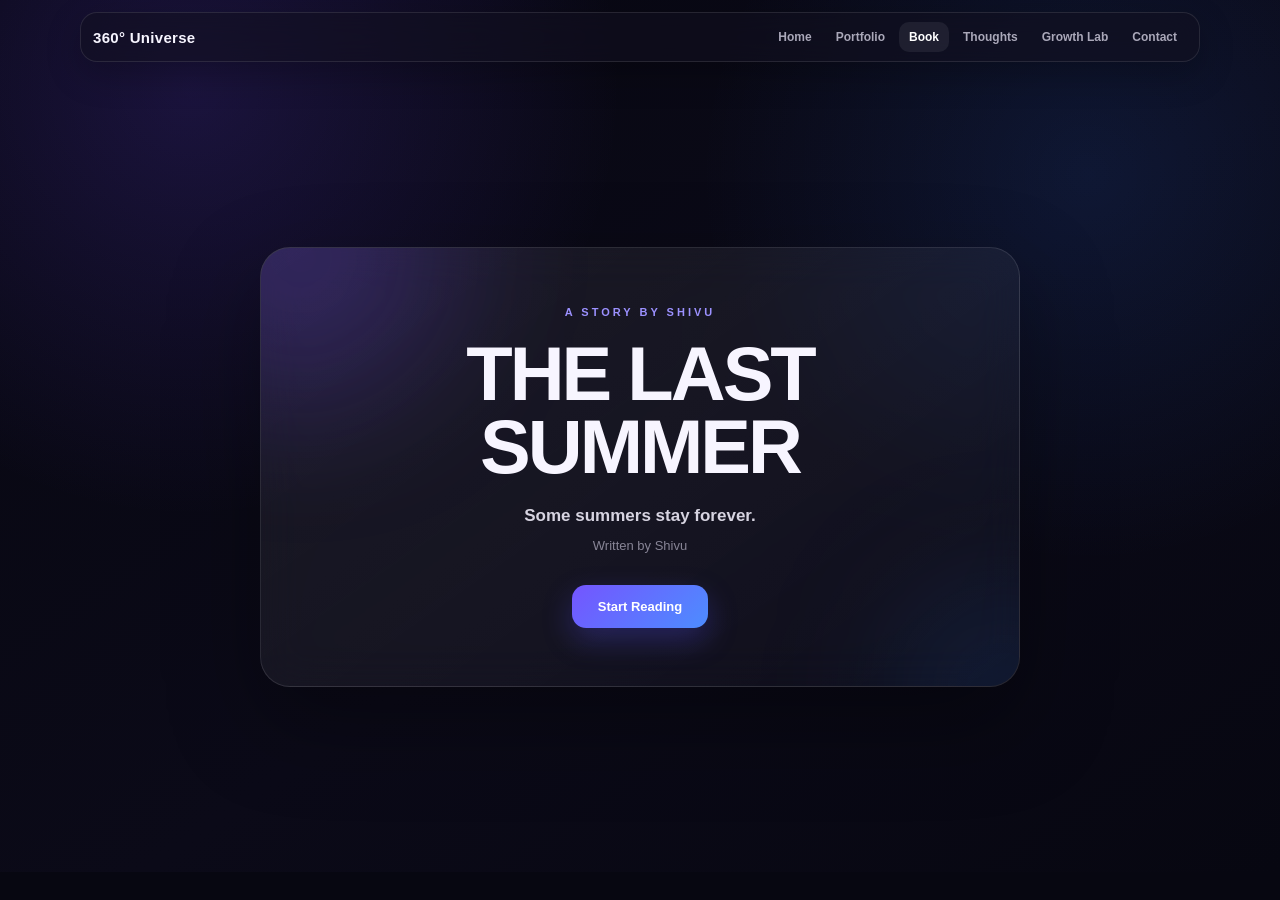
==== commit 49956a32: "Add files via upload" ====
--- a/book.html
+++ b/book.html
@@ -2,2942 +2,4251 @@
 <html lang="en">
 <head>
 <meta charset="UTF-8">
-<meta name="viewport" content="width=device-width, initial-scale=1.0">
+<meta name="viewport" content="width=device-width, initial-scale=1.0, maximum-scale=1.0">
 <title>The Last Summer — Shivu</title>
 
-<link rel="stylesheet" href="style.css">
-
 <style>
-/* ================================
-   THE LAST SUMMER — BOOK READER
-================================ */
-
-.book-reader{
-    max-width:900px;
-    margin:40px auto 100px;
-    padding:0 18px;
-}
-
-.book-page{
+*{
+  box-sizing:border-box;
+}
+
+html,body{
+  margin:0;
+  padding:0;
+  width:100%;
+  min-height:100%;
+  overflow-x:hidden;
+  background:#070711;
+  color:#f7f5ff;
+  font-family:Arial,Helvetica,sans-serif;
+}
+
+body{
+  background:
+    radial-gradient(circle at 15% 10%,rgba(112,72,255,.18),transparent 32%),
+    radial-gradient(circle at 85% 20%,rgba(43,120,255,.12),transparent 30%),
+    linear-gradient(145deg,#070711,#0b0a18 55%,#070711);
+}
+
+a{
+  color:inherit;
+  text-decoration:none;
+}
+
+button{
+  font-family:inherit;
+}
+
+.navbar{
+  position:sticky;
+  top:12px;
+  z-index:1000;
+  width:calc(100% - 28px);
+  max-width:1120px;
+  margin:12px auto 0;
+  padding:9px 12px;
+  border:1px solid rgba(255,255,255,.10);
+  border-radius:17px;
+  background:rgba(18,17,31,.58);
+  backdrop-filter:blur(18px);
+  -webkit-backdrop-filter:blur(18px);
+  box-shadow:0 12px 35px rgba(0,0,0,.24);
+}
+
+.nav-inner{
+  display:flex;
+  align-items:center;
+  justify-content:space-between;
+  gap:12px;
+}
+
+.logo{
+  font-size:15px;
+  font-weight:800;
+  letter-spacing:.3px;
+  white-space:nowrap;
+}
+
+.nav-menu{
+  display:flex;
+  align-items:center;
+  gap:4px;
+}
+
+.nav-menu a{
+  padding:8px 10px;
+  border-radius:10px;
+  color:#aaa8b9;
+  font-size:12px;
+  font-weight:700;
+}
+
+.nav-menu a:hover,
+.nav-menu a.active{
+  color:#fff;
+  background:rgba(255,255,255,.07);
+}
+
+.menu-toggle{
+  display:none;
+  width:37px;
+  height:37px;
+  padding:0;
+  border:1px solid rgba(255,255,255,.11);
+  border-radius:11px;
+  background:rgba(255,255,255,.06);
+  align-items:center;
+  justify-content:center;
+  flex-direction:column;
+  gap:4px;
+}
+
+.menu-toggle span{
+  display:block;
+  width:17px;
+  height:2px;
+  border-radius:3px;
+  background:#fff;
+}
+
+/* COVER */
+
+.cover{
+  min-height:calc(100vh - 90px);
+  min-height:calc(100dvh - 90px);
+  display:flex;
+  align-items:center;
+  justify-content:center;
+  padding:50px 18px;
+}
+
+.cover-card{
+  position:relative;
+  width:100%;
+  max-width:760px;
+  padding:58px 34px;
+  text-align:center;
+  border:1px solid rgba(255,255,255,.11);
+  border-radius:30px;
+  background:
+    linear-gradient(145deg,rgba(255,255,255,.075),rgba(255,255,255,.025));
+  backdrop-filter:blur(22px);
+  -webkit-backdrop-filter:blur(22px);
+  box-shadow:0 35px 90px rgba(0,0,0,.35);
+  overflow:hidden;
+}
+
+.cover-card:before{
+  content:"";
+  position:absolute;
+  width:280px;
+  height:280px;
+  border-radius:50%;
+  background:rgba(121,76,255,.20);
+  filter:blur(75px);
+  top:-130px;
+  left:-100px;
+}
+
+.cover-card:after{
+  content:"";
+  position:absolute;
+  width:230px;
+  height:230px;
+  border-radius:50%;
+  background:rgba(47,121,255,.13);
+  filter:blur(70px);
+  right:-100px;
+  bottom:-120px;
+}
+
+.cover-content{
+  position:relative;
+  z-index:2;
+}
+
+.cover-small{
+  color:#9c91ff;
+  font-size:11px;
+  font-weight:800;
+  letter-spacing:3px;
+  margin-bottom:20px;
+}
+
+.cover h1{
+  margin:0;
+  font-size:clamp(40px,8vw,76px);
+  line-height:.96;
+  letter-spacing:-3px;
+  font-weight:900;
+}
+
+.cover-subtitle{
+  margin:22px auto 8px;
+  color:#d7d4e1;
+  font-size:17px;
+  font-weight:600;
+}
+
+.cover-author{
+  color:#888596;
+  font-size:13px;
+  margin-top:12px;
+}
+
+.start-btn{
+  margin-top:32px;
+  border:0;
+  border-radius:14px;
+  padding:14px 26px;
+  color:#fff;
+  background:linear-gradient(135deg,#7455ff,#4d8dff);
+  font-size:13px;
+  font-weight:800;
+  cursor:pointer;
+  box-shadow:0 12px 30px rgba(89,82,255,.28);
+}
+
+.start-btn:active{
+  transform:scale(.97);
+}
+
+/* READER */
+
+.reader{
+  display:none;
+  width:100%;
+  max-width:900px;
+  margin:0 auto;
+  padding:55px 18px 35px;
+}
+
+.reader-card{
+  width:100%;
+  min-height:650px;
+  border:1px solid rgba(255,255,255,.09);
+  border-radius:28px;
+  background:rgba(14,13,25,.74);
+  backdrop-filter:blur(20px);
+  -webkit-backdrop-filter:blur(20px);
+  box-shadow:0 30px 80px rgba(0,0,0,.30);
+  padding:35px;
+}
+
+.reader-top{
+  display:flex;
+  align-items:center;
+  justify-content:space-between;
+  gap:15px;
+  padding-bottom:22px;
+  border-bottom:1px solid rgba(255,255,255,.07);
+}
+
+.chapter-label{
+  color:#9c91ff;
+  font-size:11px;
+  font-weight:900;
+  letter-spacing:1.8px;
+  text-transform:uppercase;
+}
+
+.page-title{
+  margin-top:7px;
+  font-size:25px;
+  line-height:1.2;
+  font-weight:900;
+  letter-spacing:-.5px;
+}
+
+.progress{
+  color:#777487;
+  font-size:11px;
+  font-weight:700;
+  white-space:nowrap;
+}
+
+.language-switch{
+  display:flex;
+  gap:5px;
+  margin:24px 0 28px;
+  padding:4px;
+  width:max-content;
+  max-width:100%;
+  border:1px solid rgba(255,255,255,.08);
+  border-radius:12px;
+  background:rgba(255,255,255,.035);
+}
+
+.lang-btn{
+  border:0;
+  border-radius:8px;
+  padding:8px 13px;
+  color:#888594;
+  background:transparent;
+  font-size:11px;
+  font-weight:800;
+  cursor:pointer;
+}
+
+.lang-btn.active{
+  color:#fff;
+  background:rgba(255,255,255,.10);
+}
+
+.story{
+  color:#d8d5df;
+  font-size:16px;
+  line-height:1.95;
+  letter-spacing:.05px;
+}
+
+.story p{
+  margin:0 0 22px;
+  padding-right:5px;
+}
+
+.story-highlight{
+  margin:30px 0;
+  padding:20px 21px;
+  border-left:3px solid #7966ff;
+  border-radius:0 16px 16px 0;
+  background:
+    linear-gradient(90deg,rgba(116,82,255,.13),rgba(116,82,255,.025));
+  color:#f4f1ff;
+  font-size:15px;
+  line-height:1.75;
+  font-weight:700;
+}
+
+.thought-box{
+  margin-top:35px;
+  padding:23px;
+  border:1px solid rgba(255,255,255,.08);
+  border-radius:18px;
+  background:rgba(255,255,255,.035);
+}
+
+.thought-label{
+  color:#9c91ff;
+  font-size:10px;
+  font-weight:900;
+  letter-spacing:2px;
+  text-transform:uppercase;
+  margin-bottom:11px;
+}
+
+.thought-text{
+  color:#efedf5;
+  font-size:15px;
+  line-height:1.75;
+  font-weight:700;
+}
+
+.page-footer{
+  margin-top:45px;
+  padding-top:20px;
+  border-top:1px solid rgba(255,255,255,.07);
+  display:flex;
+  justify-content:space-between;
+  gap:15px;
+  color:#777487;
+  font-size:11px;
+  font-weight:700;
+}
+
+.reader-controls{
+  display:flex;
+  justify-content:space-between;
+  align-items:center;
+  gap:12px;
+  margin-top:22px;
+}
+
+.reader-controls button{
+  border:1px solid rgba(255,255,255,.09);
+  border-radius:12px;
+  padding:11px 17px;
+  color:#e9e7f1;
+  background:rgba(255,255,255,.045);
+  font-size:12px;
+  font-weight:800;
+  cursor:pointer;
+}
+
+.reader-controls button:hover{
+  background:rgba(255,255,255,.08);
+}
+
+.reader-controls button:disabled{
+  opacity:.35;
+  cursor:not-allowed;
+}
+
+.end-screen{
+  text-align:center;
+  padding:55px 10px;
+}
+
+.end-screen h2{
+  margin:0 0 18px;
+  font-size:34px;
+  font-weight:900;
+}
+
+.end-screen p{
+  max-width:600px;
+  margin:0 auto;
+  color:#aaa6b5;
+  line-height:1.8;
+}
+
+/* MOBILE */
+
+@media(max-width:900px){
+
+  .navbar{
+    width:calc(100% - 20px);
+    margin-top:10px;
+    padding:8px 9px;
+  }
+
+  .logo{
+    font-size:14px;
+  }
+
+  .menu-toggle{
+    display:flex;
+  }
+
+  .nav-menu{
     display:none;
-    min-height:520px;
-    padding:42px 34px;
-    border:1px solid rgba(155,108,255,.25);
-    border-radius:28px;
-    background:rgba(15,15,28,.78);
-    box-shadow:0 25px 80px rgba(0,0,0,.35);
-    backdrop-filter:blur(18px);
-    -webkit-backdrop-filter:blur(18px);
-}
-
-.book-page:target{
-    display:block;
-}
-
-/* First page when no #hash exists */
-#page1{
-    display:block;
-}
-
-.book-page:target ~ #page1{
-    display:none;
-}
-
-.page-number{
-    color:#9b6cff;
-    font-size:13px;
-    letter-spacing:3px;
-    text-transform:uppercase;
-    margin-bottom:25px;
-}
-
-.chapter-label{
-    color:#8f91a7;
-    font-size:13px;
-    letter-spacing:2px;
-    text-transform:uppercase;
-    margin-bottom:12px;
-}
-
-.book-page h2{
-    font-size:34px;
-    line-height:1.15;
-    margin:0 0 25px;
-}
-
-.book-page h3{
-    font-size:22px;
-    margin:0 0 20px;
-}
-
-.book-page p{
-    color:#c8c8d5;
-    font-size:17px;
+    position:absolute;
+    top:58px;
+    left:0;
+    right:0;
+    width:100%;
+    padding:8px;
+    flex-direction:column;
+    align-items:stretch;
+    gap:3px;
+    border:1px solid rgba(255,255,255,.09);
+    border-radius:15px;
+    background:rgba(17,16,29,.88);
+    backdrop-filter:blur(20px);
+    -webkit-backdrop-filter:blur(20px);
+    box-shadow:0 20px 45px rgba(0,0,0,.35);
+  }
+
+  .nav-menu.open{
+    display:flex;
+  }
+
+  .nav-menu a{
+    padding:11px 12px;
+  }
+
+  .cover{
+    padding:30px 14px;
+  }
+
+  .cover-card{
+    padding:45px 22px;
+    border-radius:24px;
+  }
+
+  .cover h1{
+    letter-spacing:-2px;
+  }
+
+  .reader{
+    padding:30px 12px;
+  }
+
+  .reader-card{
+    padding:23px 18px;
+    border-radius:22px;
+    min-height:600px;
+  }
+
+  .reader-top{
+    align-items:flex-start;
+  }
+
+  .page-title{
+    font-size:21px;
+  }
+
+  .progress{
+    font-size:10px;
+  }
+
+  .story{
+    font-size:15px;
     line-height:1.9;
-    margin:0 0 20px;
-}
-
-.book-nav{
-    display:flex;
-    justify-content:space-between;
-    gap:15px;
-    margin-top:35px;
-    padding-top:25px;
-    border-top:1px solid rgba(255,255,255,.08);
-}
-
-.book-nav a{
-    display:inline-flex;
-    align-items:center;
-    justify-content:center;
-    min-width:110px;
-    padding:12px 18px;
-    border-radius:14px;
-    text-decoration:none;
-    color:#fff;
-    background:rgba(255,255,255,.06);
-    border:1px solid rgba(255,255,255,.1);
-    transition:.25s ease;
-}
-
-.book-nav a:hover{
-    transform:translateY(-2px);
-    border-color:rgba(155,108,255,.5);
-    background:rgba(155,108,255,.12);
-}
-
-.book-intro{
-    text-align:center;
-    margin-bottom:35px;
-}
-
-.book-intro .eyebrow{
-    margin-bottom:15px;
-}
-
-.book-intro h1{
-    font-size:clamp(42px,8vw,76px);
-    margin:0;
-    letter-spacing:-2px;
-}
-
-.book-intro p{
-    color:#999aad;
-    margin-top:12px;
-    font-size:17px;
-}
-
-@media(max-width:600px){
-    .book-reader{
-        margin-top:25px;
-        padding:0 12px;
-    }
-
-    .book-page{
-        min-height:560px;
-        padding:30px 22px;
-        border-radius:22px;
-    }
-
-    .book-page h2{
-        font-size:28px;
-    }
-
-    .book-page p{
-        font-size:16px;
-        line-height:1.8;
-    }
-
-    .book-nav a{
-        min-width:90px;
-        padding:11px 13px;
-        font-size:14px;
-    }
+  }
+
+  .story-highlight{
+    padding:17px;
+  }
+
+  .reader-controls button{
+    padding:10px 13px;
+  }
 }
 </style>
 </head>
 
 <body>
 
-<!-- ================= NAVBAR ================= -->
+<!-- NAVBAR -->
 
 <nav class="navbar">
-    <div class="nav-container">
-
-        <a href="index.html" class="logo">
-            360° Universe
-        </a>
-
-        <button class="menu-toggle" onclick="toggleMenu()" aria-label="Menu">
-            ☰
-        </button>
-
-        <div class="nav-menu" id="navMenu">
-            <a href="index.html">Home</a>
-            <a href="portfolio.html">Portfolio</a>
-            <a href="book.html" class="active">Book</a>
-            <a href="thoughts.html">Thoughts</a>
-            <a href="course.html">Growth Lab</a>
-            <a href="contact.html">Contact</a>
-        </div>
-
+  <div class="nav-inner">
+
+    <a href="index.html" class="logo">360° Universe</a>
+
+    <div class="nav-menu" id="navMenu">
+      <a href="index.html">Home</a>
+      <a href="portfolio.html">Portfolio</a>
+      <a href="book.html" class="active">Book</a>
+      <a href="thoughts.html">Thoughts</a>
+      <a href="course.html">Growth Lab</a>
+      <a href="contact.html">Contact</a>
     </div>
+
+    <button type="button" class="menu-toggle" id="menuButton">
+      <span></span>
+      <span></span>
+      <span></span>
+    </button>
+
+  </div>
 </nav>
 
 
-<!-- ================= BOOK HERO ================= -->
-
-<section class="page-hero">
-    <div class="page-hero-content">
-
-        <span class="eyebrow">A Story By Shivu</span>
-
-        <h1>The Last Summer</h1>
-
-        <p>
-            Some summers stay forever.
-        </p>
+<!-- COVER -->
+
+<section class="cover" id="cover">
+
+  <div class="cover-card">
+
+    <div class="cover-content">
+
+      <div class="cover-small">
+        A STORY BY SHIVU
+      </div>
+
+      <h1>THE LAST<br>SUMMER</h1>
+
+      <div class="cover-subtitle">
+        Some summers stay forever.
+      </div>
+
+      <div class="cover-author">
+        Written by Shivu
+      </div>
+
+      <button type="button" class="start-btn" id="startReading">
+        Start Reading
+      </button>
 
     </div>
+
+  </div>
+
 </section>
 
 
-<!-- ================= BOOK READER ================= -->
-
-<main class="book-reader">
-
-<div class="book-intro">
-    <span class="eyebrow">THE LAST SUMMER</span>
-    <h1>Some summers stay forever.</h1>
-    <p>
-        A story about a summer, a lake, two people,
-        and the memories that never really leave.
-    </p>
-</div>
-
-
-<!-- ================= PAGE 1 ================= -->
-
-<article class="book-page" id="page1">
-
-    <div class="page-number">Page 01</div>
-
-    <div class="chapter-label">Chapter 01</div>
-
-    <h2>The Boy at the Shore</h2>
-
-    <p>
-        The lake was quiet that afternoon.
-        The mountains stood beyond it like silent guardians,
-        their reflections breaking whenever the wind touched
-        the water.
-    </p>
-
-    <p>
-        Shiv sat alone at the end of the old wooden pier.
-        His notebook rested beside him, open to a blank page.
-        He had brought it with him almost every day that summer,
-        although he rarely knew what he wanted to write.
-    </p>
-
-    <p>
-        Sometimes he came here simply because the lake asked
-        nothing from him.
-    </p>
-
-    <div class="book-nav">
-        <span></span>
-        <a href="#page2">Next →</a>
+<!-- READER -->
+
+<main class="reader" id="reader">
+
+  <div class="reader-card">
+
+    <div class="reader-top">
+
+      <div>
+        <div class="chapter-label" id="chapterLabel"></div>
+        <div class="page-title" id="pageTitle"></div>
+      </div>
+
+      <div class="progress" id="progress"></div>
+
     </div>
 
-</article>
-
-
-<!-- ================= PAGE 2 ================= -->
-
-<article class="book-page" id="page2">
-
-    <div class="page-number">Page 02</div>
-
-    <h3>The Quiet Place</h3>
-
-    <p>
-        At home, everyone seemed to have an idea of who Shiv
-        was supposed to become.
-    </p>
-
-    <p>
-        His future was discussed over dinner, during phone calls,
-        and sometimes in conversations that were supposed to be
-        about something else.
-    </p>
-
-    <p>
-        Study. Career. Family. Responsibility.
-    </p>
-
-    <p>
-        The words were not cruel, but they were heavy.
-        Shiv understood why his family cared about him.
-        Still, there were days when he wondered whether anyone
-        had ever asked him what he actually wanted.
-    </p>
-
-    <div class="book-nav">
-        <a href="#page1">← Previous</a>
-        <a href="#page3">Next →</a>
+
+    <div class="language-switch">
+
+      <button type="button" class="lang-btn active" id="englishBtn">
+        English
+      </button>
+
+      <button type="button" class="lang-btn" id="hinglishBtn">
+        Hinglish
+      </button>
+
     </div>
 
-</article>
-
-
-<!-- ================= PAGE 3 ================= -->
-
-<article class="book-page" id="page3">
-
-    <div class="page-number">Page 03</div>
-
-    <h3>A Presence</h3>
-
-    <p>
-        He looked across the lake.
-    </p>
-
-    <p>
-        For a moment, everything seemed exactly as it had been
-        for the last few weeks.
-    </p>
-
-    <p>
-        Then he noticed someone standing near the shore.
-    </p>
-
-    <p>
-        A girl.
-    </p>
-
-    <p>
-        She wasn't doing anything remarkable.
-        She was simply looking at the water, as if she had
-        forgotten the rest of the world existed.
-    </p>
-
-    <p>
-        Shiv looked away first.
-    </p>
-
-    <div class="book-nav">
-        <a href="#page2">← Previous</a>
-        <a href="#page4">Next →</a>
+
+    <article class="story" id="story"></article>
+
+
+    <div class="thought-box">
+
+      <div class="thought-label">
+        Main Thought
+      </div>
+
+      <div class="thought-text" id="thought"></div>
+
     </div>
 
-</article>
-
-
-<!-- ================= PAGE 4 ================= -->
-
-<article class="book-page" id="page4">
-
-    <div class="page-number">Page 04</div>
-
-    <h3>The First Glance</h3>
-
-    <p>
-        He tried to return to his notebook.
-    </p>
-
-    <p>
-        But the blank page suddenly felt less interesting.
-    </p>
-
-    <p>
-        He wondered who she was.
-    </p>
-
-    <p>
-        The thought surprised him.
-    </p>
-
-    <p>
-        Shiv wasn't someone who usually became curious about
-        strangers. He preferred observing people from a distance,
-        understanding them without becoming part of their story.
-    </p>
-
-    <p>
-        Yet something about that afternoon felt different.
-    </p>
-
-    <div class="book-nav">
-        <a href="#page3">← Previous</a>
-        <a href="#page5">Next →</a>
+
+    <div class="page-footer">
+
+      <span id="pageSection"></span>
+      <span id="pageNumber"></span>
+
     </div>
 
-</article>
-
-
-<!-- ================= PAGE 5 ================= -->
-
-<article class="book-page" id="page5">
-
-    <div class="page-number">Page 05</div>
-
-    <h3>The Summer Begins</h3>
-
-    <p>
-        The girl eventually walked away.
-    </p>
-
-    <p>
-        Shiv watched her disappear into the old streets.
-    </p>
-
-    <p>
-        He closed his notebook.
-    </p>
-
-    <p>
-        He didn't know it yet, but that ordinary afternoon
-        would become one of the memories he carried for years.
-    </p>
-
-    <p>
-        Some stories begin with a conversation.
-    </p>
-
-    <p>
-        Others begin with nothing more than a glance.
-    </p>
-
-    <div class="book-nav">
-        <a href="#page4">← Previous</a>
-        <a href="#page6">Next →</a>
+
+    <div class="reader-controls">
+
+      <button type="button" id="prevButton">
+        ← Previous
+      </button>
+
+      <button type="button" id="nextButton">
+        Next →
+      </button>
+
     </div>
 
-</article>
-
-
-<!-- ================= CHAPTER 2 ================= -->
-
-<article class="book-page" id="page6">
-
-    <div class="page-number">Page 06</div>
-
-    <div class="chapter-label">Chapter 02</div>
-
-    <h2>Her Name in the Wind</h2>
-
-    <p>
-        Three days later, Shiv saw her again.
-    </p>
-
-    <p>
-        This time she was sitting inside the small bookstore
-        on the corner of the oldest street in town.
-    </p>
-
-    <p>
-        Books surrounded her.
-    </p>
-
-    <p>
-        For some reason, that made Shiv smile.
-    </p>
-
-    <div class="book-nav">
-        <a href="#page5">← Previous</a>
-        <a href="#page7">Next →</a>
-    </div>
-
-</article>
-
-
-<article class="book-page" id="page7">
-
-    <div class="page-number">Page 07</div>
-
-    <h3>Hello</h3>
-
-    <p>
-        Shiv walked past the shelf where she was standing.
-    </p>
-
-    <p>
-        Then he stopped.
-    </p>
-
-    <p>
-        He wasn't sure why.
-    </p>
-
-    <p>
-        "You like that book?"
-    </p>
-
-    <p>
-        The question came out more awkwardly than he expected.
-    </p>
-
-    <p>
-        She looked at him and smiled slightly.
-    </p>
-
-    <div class="book-nav">
-        <a href="#page6">← Previous</a>
-        <a href="#page8">Next →</a>
-    </div>
-
-</article>
-
-
-<article class="book-page" id="page8">
-
-    <div class="page-number">Page 08</div>
-
-    <h3>Meera</h3>
-
-    <p>
-        "I've read it before," she said.
-    </p>
-
-    <p>
-        Her voice was calm.
-    </p>
-
-    <p>
-        "Then why are you holding it?"
-    </p>
-
-    <p>
-        She looked at the cover.
-    </p>
-
-    <p>
-        "Sometimes you return to things you already know."
-    </p>
-
-    <p>
-        Shiv didn't know what to say.
-    </p>
-
-    <p>
-        She smiled again.
-    </p>
-
-    <p>
-        "I'm Meera."
-    </p>
-
-    <div class="book-nav">
-        <a href="#page7">← Previous</a>
-        <a href="#page9">Next →</a>
-    </div>
-
-</article>
-
-
-<article class="book-page" id="page9">
-
-    <div class="page-number">Page 09</div>
-
-    <h3>A Name</h3>
-
-    <p>
-        "Shiv."
-    </p>
-
-    <p>
-        That was it.
-    </p>
-
-    <p>
-        Two names exchanged between shelves of old books.
-    </p>
-
-    <p>
-        Yet somehow, the moment stayed with him.
-    </p>
-
-    <p>
-        That evening, sitting by the lake, Shiv opened his
-        notebook.
-    </p>
-
-    <p>
-        Without thinking much, he wrote her name.
-    </p>
-
-    <p>
-        Meera.
-    </p>
-
-    <div class="book-nav">
-        <a href="#page8">← Previous</a>
-        <a href="#page10">Next →</a>
-    </div>
-
-</article>
-
-
-<article class="book-page" id="page10">
-
-    <div class="page-number">Page 10</div>
-
-    <h3>The Café</h3>
-
-    <p>
-        Their next meeting happened at a quiet café near
-        the lake.
-    </p>
-
-    <p>
-        Meera was sitting by the window with a book.
-    </p>
-
-    <p>
-        Shiv ordered a drink and sat at the next table.
-    </p>
-
-    <p>
-        Neither of them spoke for several minutes.
-    </p>
-
-    <p>
-        Somehow, the silence didn't feel uncomfortable.
-    </p>
-
-    <div class="book-nav">
-        <a href="#page9">← Previous</a>
-        <a href="#page11">Next →</a>
-    </div>
-
-</article>
-
-
-<article class="book-page" id="page11">
-
-    <div class="page-number">Page 11</div>
-
-    <h3>Small Conversations</h3>
-
-    <p>
-        "You write?"
-    </p>
-
-    <p>
-        Meera pointed toward the notebook beside him.
-    </p>
-
-    <p>
-        Shiv nodded.
-    </p>
-
-    <p>
-        "Sometimes."
-    </p>
-
-    <p>
-        "What do you write?"
-    </p>
-
-    <p>
-        "Things I don't know how to say."
-    </p>
-
-    <p>
-        Meera looked at him for a moment.
-    </p>
-
-    <p>
-        "That's usually what writing is for."
-    </p>
-
-    <div class="book-nav">
-        <a href="#page10">← Previous</a>
-        <a href="#page12">Next →</a>
-    </div>
-
-</article>
-
-
-<article class="book-page" id="page12">
-
-    <div class="page-number">Page 12</div>
-
-    <h3>The Old Streets</h3>
-
-    <p>
-        After that day, they started meeting more often.
-    </p>
-
-    <p>
-        Sometimes at the bookstore.
-        Sometimes at the café.
-        Sometimes beside the lake.
-    </p>
-
-    <p>
-        They walked through old streets without deciding
-        where they were going.
-    </p>
-
-    <p>
-        Their friendship didn't arrive suddenly.
-    </p>
-
-    <p>
-        It grew quietly.
-    </p>
-
-    <div class="book-nav">
-        <a href="#page11">← Previous</a>
-        <a href="#page13">Next →</a>
-    </div>
-
-</article>
-
-
-<article class="book-page" id="page13">
-
-    <div class="page-number">Page 13</div>
-
-    <h3>The Pier</h3>
-
-    <p>
-        The wooden pier became their favourite place.
-    </p>
-
-    <p>
-        They would sit at opposite ends sometimes,
-        saying almost nothing.
-    </p>
-
-    <p>
-        Other times, they talked until the sky turned orange.
-    </p>
-
-    <p>
-        Shiv began to notice the small things about Meera.
-    </p>
-
-    <p>
-        The way she paused before answering difficult questions.
-        The way she looked at the lake when she was thinking.
-    </p>
-
-    <div class="book-nav">
-        <a href="#page12">← Previous</a>
-        <a href="#page14">Next →</a>
-    </div>
-
-</article>
-
-
-<article class="book-page" id="page14">
-
-    <div class="page-number">Page 14</div>
-
-    <h3>Her Silence</h3>
-
-    <p>
-        Meera didn't talk much about her past.
-    </p>
-
-    <p>
-        Whenever conversations came close to certain subjects,
-        she changed the topic.
-    </p>
-
-    <p>
-        Shiv noticed.
-    </p>
-
-    <p>
-        But he didn't ask.
-    </p>
-
-    <p>
-        He understood that trust couldn't be demanded.
-    </p>
-
-    <p>
-        It had to be earned.
-    </p>
-
-    <div class="book-nav">
-        <a href="#page13">← Previous</a>
-        <a href="#page15">Next →</a>
-    </div>
-
-</article>
-
-
-<article class="book-page" id="page15">
-
-    <div class="page-number">Page 15</div>
-
-    <h3>His Notebook</h3>
-
-    <p>
-        Shiv's notebook slowly filled with moments.
-    </p>
-
-    <p>
-        A sentence Meera had said.
-        A sunset they had watched.
-        A rainy afternoon at the café.
-        A walk through an empty street.
-    </p>
-
-    <p>
-        He never called them memories while they were happening.
-    </p>
-
-    <p>
-        They were simply days.
-    </p>
-
-    <div class="book-nav">
-        <a href="#page14">← Previous</a>
-        <a href="#page16">Next →</a>
-    </div>
-
-</article>
-
-
-<article class="book-page" id="page16">
-
-    <div class="page-number">Page 16</div>
-
-    <h3>A Beginning</h3>
-
-    <p>
-        One evening, Shiv looked at the name he had written
-        weeks ago.
-    </p>
-
-    <p>
-        Meera.
-    </p>
-
-    <p>
-        He realized something.
-    </p>
-
-    <p>
-        A name could be more than a name.
-    </p>
-
-    <p>
-        Sometimes a name could be the beginning of a memory.
-    </p>
-
-    <div class="book-nav">
-        <a href="#page15">← Previous</a>
-        <a href="#page17">Next →</a>
-    </div>
-
-</article>
-
-
-<article class="book-page" id="page17">
-
-    <div class="page-number">Page 17</div>
-
-    <h3>Summer Days</h3>
-
-    <p>
-        The days became warmer.
-    </p>
-
-    <p>
-        The town became busier.
-    </p>
-
-    <p>
-        And somehow, Shiv and Meera became closer.
-    </p>
-
-    <p>
-        Nothing was officially different.
-    </p>
-
-    <p>
-        Yet everything felt different.
-    </p>
-
-    <div class="book-nav">
-        <a href="#page16">← Previous</a>
-        <a href="#page18">Next →</a>
-    </div>
-
-</article>
-
-
-<article class="book-page" id="page18">
-
-    <div class="page-number">Page 18</div>
-
-    <h3>The Unspoken</h3>
-
-    <p>
-        There were things neither of them said.
-    </p>
-
-    <p>
-        Feelings didn't always need words.
-    </p>
-
-    <p>
-        Sometimes they existed in the space between two people,
-        quietly waiting.
-    </p>
-
-    <p>
-        Shiv didn't know what their friendship would become.
-    </p>
-
-    <p>
-        He only knew he didn't want the summer to end.
-    </p>
-
-    <div class="book-nav">
-        <a href="#page17">← Previous</a>
-        <a href="#page19">Next →</a>
-    </div>
-
-</article>
-
-
-<article class="book-page" id="page19">
-
-    <div class="page-number">Page 19</div>
-
-    <h3>Before the Sunset</h3>
-
-    <p>
-        That evening, they sat together on the pier.
-    </p>
-
-    <p>
-        The sun slowly disappeared behind the mountains.
-    </p>
-
-    <p>
-        Neither of them wanted to leave.
-    </p>
-
-    <p>
-        They didn't know it yet, but the quiet friendship
-        of those days was becoming something they would both
-        remember for a very long time.
-    </p>
-
-    <div class="book-nav">
-        <a href="#page18">← Previous</a>
-        <a href="#page20">Next →</a>
-    </div>
-
-</article>
-
-
-<!-- ================= CHAPTER 3 ================= -->
-
-<article class="book-page" id="page20">
-
-    <div class="page-number">Page 20</div>
-
-    <div class="chapter-label">Chapter 03</div>
-
-    <h2>Sunsets and Secrets</h2>
-
-    <p>
-        Summer had become a rhythm.
-    </p>
-
-    <p>
-        Mornings belonged to the town.
-        Afternoons belonged to the lake.
-        Evenings belonged to conversations that neither of them
-        wanted to end.
-    </p>
-
-    <div class="book-nav">
-        <a href="#page19">← Previous</a>
-        <a href="#page21">Next →</a>
-    </div>
-
-</article>
-
-
-<article class="book-page" id="page21">
-<div class="page-number">Page 21</div>
-<h3>Future</h3>
-<p>
-Shiv still thought about the future.
-</p>
-<p>
-Sometimes the pressure became too loud.
-</p>
-<p>
-Meera noticed even when he tried to hide it.
-</p>
-<p>
-"You think too much," she said one evening.
-</p>
-<div class="book-nav">
-<a href="#page20">← Previous</a>
-<a href="#page22">Next →</a>
-</div>
-</article>
-
-
-<article class="book-page" id="page22">
-<div class="page-number">Page 22</div>
-<h3>Dreams</h3>
-<p>
-"What do you want?" Meera asked.
-</p>
-<p>
-Shiv looked at the lake.
-</p>
-<p>
-"I don't know."
-</p>
-<p>
-It was the most honest answer he had given in a long time.
-</p>
-<div class="book-nav">
-<a href="#page21">← Previous</a>
-<a href="#page23">Next →</a>
-</div>
-</article>
-
-
-<article class="book-page" id="page23">
-<div class="page-number">Page 23</div>
-<h3>Her Fear</h3>
-<p>
-Meera didn't tell Shiv everything either.
-</p>
-<p>
-She had learned to keep certain parts of herself protected.
-</p>
-<p>
-Trust was difficult for her.
-</p>
-<p>
-But around Shiv, that wall had started becoming smaller.
-</p>
-<div class="book-nav">
-<a href="#page22">← Previous</a>
-<a href="#page24">Next →</a>
-</div>
-</article>
-
-
-<article class="book-page" id="page24">
-<div class="page-number">Page 24</div>
-<h3>Rain at the Window</h3>
-<p>
-One afternoon, rain trapped them inside the café.
-</p>
-<p>
-Drops covered the glass while the town disappeared behind
-a silver curtain.
-</p>
-<p>
-They sat beside the window and watched.
-</p>
-<p>
-The silence between them felt peaceful.
-</p>
-<div class="book-nav">
-<a href="#page23">← Previous</a>
-<a href="#page25">Next →</a>
-</div>
-</article>
-
-
-<article class="book-page" id="page25">
-<div class="page-number">Page 25</div>
-<h3>The Question</h3>
-<p>
-"Do you ever get scared of losing people?"
-</p>
-<p>
-Meera asked the question without looking at him.
-</p>
-<p>
-Shiv was quiet.
-</p>
-<p>
-"Yes."
-</p>
-<p>
-"So do I."
-</p>
-<div class="book-nav">
-<a href="#page24">← Previous</a>
-<a href="#page26">Next →</a>
-</div>
-</article>
-
-
-<article class="book-page" id="page26">
-<div class="page-number">Page 26</div>
-<h3>The Rooftop</h3>
-<p>
-A few nights later, they climbed to a quiet rooftop overlooking
-the town.
-</p>
-<p>
-Small lights glowed across the old streets.
-</p>
-<p>
-Above them, the sky was clear.
-</p>
-<div class="book-nav">
-<a href="#page25">← Previous</a>
-<a href="#page27">Next →</a>
-</div>
-</article>
-
-
-<article class="book-page" id="page27">
-<div class="page-number">Page 27</div>
-<h3>Stars</h3>
-<p>
-Meera looked upward.
-</p>
-<p>
-"Do you think people are meant to stay?"
-</p>
-<p>
-Shiv thought for a while.
-</p>
-<p>
-"Maybe some are."
-</p>
-<p>
-"And some?"
-</p>
-<p>
-"Maybe some are meant to change us."
-</p>
-<div class="book-nav">
-<a href="#page26">← Previous</a>
-<a href="#page28">Next →</a>
-</div>
-</article>
-
-
-<article class="book-page" id="page28">
-<div class="page-number">Page 28</div>
-<h3>Understanding</h3>
-<p>
-Neither of them explained what they meant.
-</p>
-<p>
-They didn't need to.
-</p>
-<p>
-The night understood for them.
-</p>
-<div class="book-nav">
-<a href="#page27">← Previous</a>
-<a href="#page29">Next →</a>
-</div>
-</article>
-
-
-<article class="book-page" id="page29">
-<div class="page-number">Page 29</div>
-<h3>A Walk</h3>
-<p>
-They walked through the old streets after midnight.
-</p>
-<p>
-The town was almost empty.
-</p>
-<p>
-Their footsteps echoed between the buildings.
-</p>
-<p>
-For once, Shiv wasn't thinking about tomorrow.
-</p>
-<div class="book-nav">
-<a href="#page28">← Previous</a>
-<a href="#page30">Next →</a>
-</div>
-</article>
-
-
-<article class="book-page" id="page30">
-<div class="page-number">Page 30</div>
-<h3>The Bookstore</h3>
-<p>
-The bookstore was closed, but they stopped outside.
-</p>
-<p>
-Meera pointed toward the window.
-</p>
-<p>
-"That's where we met."
-</p>
-<p>
-Shiv smiled.
-</p>
-<p>
-"Feels like a long time ago."
-</p>
-<div class="book-nav">
-<a href="#page29">← Previous</a>
-<a href="#page31">Next →</a>
-</div>
-</article>
-
-
-<article class="book-page" id="page31">
-<div class="page-number">Page 31</div>
-<h3>Changing</h3>
-<p>
-Shiv was beginning to realize that people could change
-without noticing it.
-</p>
-<p>
-Before Meera, he had spent most evenings alone.
-</p>
-<p>
-Now he looked forward to tomorrow because she might be there.
-</p>
-<div class="book-nav">
-<a href="#page30">← Previous</a>
-<a href="#page32">Next →</a>
-</div>
-</article>
-
-
-<article class="book-page" id="page32">
-<div class="page-number">Page 32</div>
-<h3>Closer</h3>
-<p>
-Their conversations became deeper.
-</p>
-<p>
-They spoke about childhood, dreams, mistakes and fears.
-</p>
-<p>
-They discovered that their loneliness had different reasons,
-but somehow felt familiar.
-</p>
-<div class="book-nav">
-<a href="#page31">← Previous</a>
-<a href="#page33">Next →</a>
-</div>
-</article>
-
-
-<article class="book-page" id="page33">
-<div class="page-number">Page 33</div>
-<h3>The Notebook</h3>
-<p>
-One afternoon, Meera noticed Shiv hiding his notebook.
-</p>
-<p>
-"Are you writing about me?"
-</p>
-<p>
-Shiv laughed.
-</p>
-<p>
-"Maybe."
-</p>
-<p>
-"Then someday I'll read it."
-</p>
-<p>
-He didn't tell her that she already filled more pages
-than anyone else.
-</p>
-<div class="book-nav">
-<a href="#page32">← Previous</a>
-<a href="#page34">Next →</a>
-</div>
-</article>
-
-
-<article class="book-page" id="page34">
-<div class="page-number">Page 34</div>
-<h3>Almost</h3>
-<p>
-There were moments when Shiv wanted to say something more.
-</p>
-<p>
-Something important.
-</p>
-<p>
-But every time he tried, the words stayed somewhere
-between his thoughts and his voice.
-</p>
-<div class="book-nav">
-<a href="#page33">← Previous</a>
-<a href="#page35">Next →</a>
-</div>
-</article>
-
-
-<article class="book-page" id="page35">
-<div class="page-number">Page 35</div>
-<h3>The Sunset</h3>
-<p>
-They watched another sunset from the pier.
-</p>
-<p>
-The sky turned gold before slowly becoming purple.
-</p>
-<p>
-Meera smiled.
-</p>
-<p>
-"Beautiful."
-</p>
-<p>
-Shiv wasn't sure whether she meant the sunset.
-</p>
-<div class="book-nav">
-<a href="#page34">← Previous</a>
-<a href="#page36">Next →</a>
-</div>
-</article>
-
-
-<article class="book-page" id="page36">
-<div class="page-number">Page 36</div>
-<h3>More Than Summer</h3>
-<p>
-The summer had started as a collection of ordinary days.
-</p>
-<p>
-Now every day felt important.
-</p>
-<p>
-The lake.
-The streets.
-The books.
-The café.
-The rooftop.
-</p>
-<p>
-Everything had become part of their story.
-</p>
-<div class="book-nav">
-<a href="#page35">← Previous</a>
-<a href="#page37">Next →</a>
-</div>
-</article>
-
-
-<article class="book-page" id="page37">
-<div class="page-number">Page 37</div>
-<h3>Quiet Feelings</h3>
-<p>
-Some feelings arrive loudly.
-</p>
-<p>
-Theirs didn't.
-</p>
-<p>
-They grew quietly, between conversations,
-shared silences and sunsets.
-</p>
-<p>
-Neither of them named them.
-</p>
-<div class="book-nav">
-<a href="#page36">← Previous</a>
-<a href="#page38">Next →</a>
-</div>
-</article>
-
-
-<!-- ================= CHAPTER 4 ================= -->
-
-<article class="book-page" id="page38">
-<div class="page-number">Page 38</div>
-<div class="chapter-label">Chapter 04</div>
-<h2>The Promise Under Stars</h2>
-<p>
-That night, the town was unusually quiet.
-</p>
-<p>
-Shiv and Meera walked toward their favourite viewpoint.
-</p>
-<div class="book-nav">
-<a href="#page37">← Previous</a>
-<a href="#page39">Next →</a>
-</div>
-</article>
-
-
-<article class="book-page" id="page39">
-<div class="page-number">Page 39</div>
-<h3>The Viewpoint</h3>
-<p>
-From the hill, the lake looked like a dark mirror.
-</p>
-<p>
-Stars covered the sky above them.
-</p>
-<p>
-Neither spoke for a while.
-</p>
-<div class="book-nav">
-<a href="#page38">← Previous</a>
-<a href="#page40">Next →</a>
-</div>
-</article>
-
-
-<article class="book-page" id="page40">
-<div class="page-number">Page 40</div>
-<h3>Meera's Fear</h3>
-<p>
-"I don't want this summer to end," Meera said.
-</p>
-<p>
-Shiv looked at her.
-</p>
-<p>
-"Why?"
-</p>
-<p>
-"Because good things don't always stay."
-</p>
-<div class="book-nav">
-<a href="#page39">← Previous</a>
-<a href="#page41">Next →</a>
-</div>
-</article>
-
-
-<article class="book-page" id="page41">
-<div class="page-number">Page 41</div>
-<h3>Not Forever</h3>
-<p>
-Shiv didn't promise forever.
-</p>
-<p>
-He knew some promises were too big for anyone to make.
-</p>
-<p>
-Instead, he said,
-</p>
-<p>
-"I'll remember it."
-</p>
-<div class="book-nav">
-<a href="#page40">← Previous</a>
-<a href="#page42">Next →</a>
-</div>
-</article>
-
-
-<article class="book-page" id="page42">
-<div class="page-number">Page 42</div>
-<h3>The Promise</h3>
-<p>
-Meera smiled.
-</p>
-<p>
-"Promise?"
-</p>
-<p>
-"Promise."
-</p>
-<p>
-It wasn't a promise about the future.
-</p>
-<p>
-It was a promise to honor the present.
-</p>
-<div class="book-nav">
-<a href="#page41">← Previous</a>
-<a href="#page43">Next →</a>
-</div>
-</article>
-
-
-<article class="book-page" id="page43">
-<div class="page-number">Page 43</div>
-<h3>The Sky Above</h3>
-<p>
-They sat beneath the stars.
-</p>
-<p>
-The wind moved softly through the trees.
-</p>
-<p>
-For that moment, nothing else mattered.
-</p>
-<div class="book-nav">
-<a href="#page42">← Previous</a>
-<a href="#page44">Next →</a>
-</div>
-</article>
-
-
-<article class="book-page" id="page44">
-<div class="page-number">Page 44</div>
-<h3>Everything They Didn't Say</h3>
-<p>
-There were words they could have said.
-</p>
-<p>
-But sometimes silence carries more meaning than a speech.
-</p>
-<p>
-They both understood what that night meant.
-</p>
-<div class="book-nav">
-<a href="#page43">← Previous</a>
-<a href="#page45">Next →</a>
-</div>
-</article>
-
-
-<article class="book-page" id="page45">
-<div class="page-number">Page 45</div>
-<h3>The Walk Back</h3>
-<p>
-On the way back, they walked slowly.
-</p>
-<p>
-Neither wanted the night to finish.
-</p>
-<p>
-The old town looked different under moonlight.
-</p>
-<div class="book-nav">
-<a href="#page44">← Previous</a>
-<a href="#page46">Next →</a>
-</div>
-</article>
-
-
-<article class="book-page" id="page46">
-<div class="page-number">Page 46</div>
-<h3>A Memory</h3>
-<p>
-Shiv knew that someday this night would become a memory.
-</p>
-<p>
-But he didn't know how important that memory would become.
-</p>
-<div class="book-nav">
-<a href="#page45">← Previous</a>
-<a href="#page47">Next →</a>
-</div>
-</article>
-
-
-<article class="book-page" id="page47">
-<div class="page-number">Page 47</div>
-<h3>The Next Morning</h3>
-<p>
-The next morning felt ordinary.
-</p>
-<p>
-But ordinary mornings were becoming precious.
-</p>
-<div class="book-nav">
-<a href="#page46">← Previous</a>
-<a href="#page48">Next →</a>
-</div>
-</article>
-
-
-<article class="book-page" id="page48">
-<div class="page-number">Page 48</div>
-<h3>Another Day</h3>
-<p>
-They met at the café.
-</p>
-<p>
-They laughed about something small.
-</p>
-<p>
-The previous night's promise remained between them,
-quiet but present.
-</p>
-<div class="book-nav">
-<a href="#page47">← Previous</a>
-<a href="#page49">Next →</a>
-</div>
-</article>
-
-
-<article class="book-page" id="page49">
-<div class="page-number">Page 49</div>
-<h3>The Lake</h3>
-<p>
-They returned to the lake.
-</p>
-<p>
-The water was calm.
-</p>
-<p>
-Shiv thought about how quickly everything had changed.
-</p>
-<div class="book-nav">
-<a href="#page48">← Previous</a>
-<a href="#page50">Next →</a>
-</div>
-</article>
-
-
-<article class="book-page" id="page50">
-<div class="page-number">Page 50</div>
-<h3>Closer</h3>
-<p>
-They had stopped being strangers.
-</p>
-<p>
-They had become important to each other.
-</p>
-<p>
-Neither needed to say it.
-</p>
-<div class="book-nav">
-<a href="#page49">← Previous</a>
-<a href="#page51">Next →</a>
-</div>
-</article>
-
-
-<article class="book-page" id="page51">
-<div class="page-number">Page 51</div>
-<h3>The Future</h3>
-<p>
-Still, the future waited.
-</p>
-<p>
-Family expectations.
-Plans.
-Responsibilities.
-Things neither of them could control.
-</p>
-<div class="book-nav">
-<a href="#page50">← Previous</a>
-<a href="#page52">Next →</a>
-</div>
-</article>
-
-
-<article class="book-page" id="page52">
-<div class="page-number">Page 52</div>
-<h3>Don't Ask Yet</h3>
-<p>
-Meera sometimes looked as if she wanted to say something.
-</p>
-<p>
-Shiv noticed.
-</p>
-<p>
-But he didn't ask.
-</p>
-<p>
-Maybe he was afraid of the answer.
-</p>
-<div class="book-nav">
-<a href="#page51">← Previous</a>
-<a href="#page53">Next →</a>
-</div>
-</article>
-
-
-<article class="book-page" id="page53">
-<div class="page-number">Page 53</div>
-<h3>The Last Warm Evening</h3>
-<p>
-The air began to change.
-</p>
-<p>
-Summer was slowly moving toward its ending.
-</p>
-<p>
-Neither wanted to talk about it.
-</p>
-<div class="book-nav">
-<a href="#page52">← Previous</a>
-<a href="#page54">Next →</a>
-</div>
-</article>
-
-
-<article class="book-page" id="page54">
-<div class="page-number">Page 54</div>
-<h3>Stay</h3>
-<p>
-"Stay a little longer," Shiv said.
-</p>
-<p>
-Meera smiled.
-</p>
-<p>
-"I will."
-</p>
-<div class="book-nav">
-<a href="#page53">← Previous</a>
-<a href="#page55">Next →</a>
-</div>
-</article>
-
-
-<article class="book-page" id="page55">
-<div class="page-number">Page 55</div>
-<h3>The Promise Remains</h3>
-<p>
-Promises don't control the future.
-</p>
-<p>
-They simply honor what was real in the moment they were made.
-</p>
-<p>
-That night, Shiv believed the summer would somehow continue.
-</p>
-<div class="book-nav">
-<a href="#page54">← Previous</a>
-<a href="#page56">Next →</a>
-</div>
-</article>
-
-
-<!-- ================= CHAPTER 5 ================= -->
-
-<article class="book-page" id="page56">
-<div class="page-number">Page 56</div>
-<div class="chapter-label">Chapter 05</div>
-<h2>When Rain Replaced Summer</h2>
-<p>
-Then came the rain.
-</p>
-<p>
-At first, it was only a few clouds.
-</p>
-<p>
-Then the town changed completely.
-</p>
-<div class="book-nav">
-<a href="#page55">← Previous</a>
-<a href="#page57">Next →</a>
-</div>
-</article>
-
-
-<article class="book-page" id="page57">
-<div class="page-number">Page 57</div>
-<h3>A Different Mood</h3>
-<p>
-The café windows stayed covered with rain.
-</p>
-<p>
-The pier was almost always empty.
-</p>
-<p>
-Their conversations became shorter.
-</p>
-<div class="book-nav">
-<a href="#page56">← Previous</a>
-<a href="#page58">Next →</a>
-</div>
-</article>
-
-
-<article class="book-page" id="page58">
-<div class="page-number">Page 58</div>
-<h3>The Truth</h3>
-<p>
-Meera finally told Shiv that something had changed at home.
-</p>
-<p>
-Her family might leave the town.
-</p>
-<p>
-She didn't know when.
-</p>
-<p>
-She didn't know what would happen next.
-</p>
-<div class="book-nav">
-<a href="#page57">← Previous</a>
-<a href="#page59">Next →</a>
-</div>
-</article>
-
-
-<article class="book-page" id="page59">
-<div class="page-number">Page 59</div>
-<h3>Silence</h3>
-<p>
-Shiv wanted to ask how long she would stay.
-</p>
-<p>
-Instead, he asked if she was okay.
-</p>
-<p>
-"I'm trying to be."
-</p>
-<div class="book-nav">
-<a href="#page58">← Previous</a>
-<a href="#page60">Next →</a>
-</div>
-</article>
-
-
-<article class="book-page" id="page60">
-<div class="page-number">Page 60</div>
-<h3>The Heavy Silence</h3>
-<p>
-Their comfortable silence had changed.
-</p>
-<p>
-Before, silence meant peace.
-</p>
-<p>
-Now it meant things they were afraid to say.
-</p>
-<div class="book-nav">
-<a href="#page59">← Previous</a>
-<a href="#page61">Next →</a>
-</div>
-</article>
-
-
-<article class="book-page" id="page61">
-<div class="page-number">Page 61</div>
-<h3>The Argument</h3>
-<p>
-One evening, Shiv finally lost his patience.
-</p>
-<p>
-"Why didn't you tell me?"
-</p>
-<p>
-Meera became quiet.
-</p>
-<p>
-"I didn't know how."
-</p>
-<div class="book-nav">
-<a href="#page60">← Previous</a>
-<a href="#page62">Next →</a>
-</div>
-</article>
-
-
-<article class="book-page" id="page62">
-<div class="page-number">Page 62</div>
-<h3>Understanding</h3>
-<p>
-Shiv realized he wasn't angry with her.
-</p>
-<p>
-He was afraid.
-</p>
-<p>
-Afraid that something beautiful was already ending.
-</p>
-<div class="book-nav">
-<a href="#page61">← Previous</a>
-<a href="#page63">Next →</a>
-</div>
-</article>
-
-
-<article class="book-page" id="page63">
-<div class="page-number">Page 63</div>
-<h3>Almost Goodbye</h3>
-<p>
-They sat beside the lake without speaking.
-</p>
-<p>
-Rain touched the surface of the water.
-</p>
-<p>
-Neither apologized.
-</p>
-<p>
-Neither needed to.
-</p>
-<div class="book-nav">
-<a href="#page62">← Previous</a>
-<a href="#page64">Next →</a>
-</div>
-</article>
-
-
-<article class="book-page" id="page64">
-<div class="page-number">Page 64</div>
-<h3>The End of Summer</h3>
-<p>
-Summer had not officially ended.
-</p>
-<p>
-But somehow, they both knew it had.
-</p>
-<div class="book-nav">
-<a href="#page63">← Previous</a>
-<a href="#page65">Next →</a>
-</div>
-</article>
-
-
-<!-- ================= CHAPTER 6 ================= -->
-
-<article class="book-page" id="page65">
-<div class="page-number">Page 65</div>
-<div class="chapter-label">Chapter 06</div>
-<h2>Unread Messages</h2>
-<p>
-Distance began quietly.
-</p>
-<p>
-Not with a goodbye.
-</p>
-<p>
-With silence.
-</p>
-<div class="book-nav">
-<a href="#page64">← Previous</a>
-<a href="#page66">Next →</a>
-</div>
-</article>
-
-
-<article class="book-page" id="page66">
-<div class="page-number">Page 66</div>
-<h3>Messages</h3>
-<p>
-Shiv sent messages.
-</p>
-<p>
-Sometimes Meera replied late.
-</p>
-<p>
-Sometimes she didn't reply at all.
-</p>
-<div class="book-nav">
-<a href="#page65">← Previous</a>
-<a href="#page67">Next →</a>
-</div>
-</article>
-
-
-<article class="book-page" id="page67">
-<div class="page-number">Page 67</div>
-<h3>Drafts</h3>
-<p>
-Shiv wrote long messages and deleted them.
-</p>
-<p>
-He didn't want to sound worried.
-</p>
-<p>
-He didn't want to sound angry.
-</p>
-<p>
-Mostly, he didn't want to sound like someone who was afraid
-of being left behind.
-</p>
-<div class="book-nav">
-<a href="#page66">← Previous</a>
-<a href="#page68">Next →</a>
-</div>
-</article>
-
-
-<article class="book-page" id="page68">
-<div class="page-number">Page 68</div>
-<h3>She Was Hiding Something</h3>
-<p>
-Shiv knew Meera wasn't telling him everything.
-</p>
-<p>
-But he also knew that forcing the truth out of her
-wouldn't make things better.
-</p>
-<div class="book-nav">
-<a href="#page67">← Previous</a>
-<a href="#page69">Next →</a>
-</div>
-</article>
-
-
-<article class="book-page" id="page69">
-<div class="page-number">Page 69</div>
-<h3>The Pier Again</h3>
-<p>
-The pier looked different without her.
-</p>
-<p>
-Shiv sat at the same place.
-</p>
-<p>
-The lake was still beautiful.
-</p>
-<p>
-But beauty didn't feel the same anymore.
-</p>
-<div class="book-nav">
-<a href="#page68">← Previous</a>
-<a href="#page70">Next →</a>
-</div>
-</article>
-
-
-<article class="book-page" id="page70">
-<div class="page-number">Page 70</div>
-<h3>The Empty Chair</h3>
-<p>
-At the café, the chair near the window remained empty.
-</p>
-<p>
-Shiv noticed it every time.
-</p>
-<div class="book-nav">
-<a href="#page69">← Previous</a>
-<a href="#page71">Next →</a>
-</div>
-</article>
-
-
-<article class="book-page" id="page71">
-<div class="page-number">Page 71</div>
-<h3>Silence Grows</h3>
-<p>
-Days became weeks.
-</p>
-<p>
-Messages became fewer.
-</p>
-<p>
-The distance grew without anyone deciding to create it.
-</p>
-<div class="book-nav">
-<a href="#page70">← Previous</a>
-<a href="#page72">Next →</a>
-</div>
-</article>
-
-
-<article class="book-page" id="page72">
-<div class="page-number">Page 72</div>
-<h3>Waiting</h3>
-<p>
-Shiv kept waiting for the day everything would make sense.
-</p>
-<p>
-He didn't know that sometimes answers arrive only after
-you stop waiting for them.
-</p>
-<div class="book-nav">
-<a href="#page71">← Previous</a>
-<a href="#page73">Next →</a>
-</div>
-</article>
-
-
-<!-- ================= CHAPTER 7 ================= -->
-
-<article class="book-page" id="page73">
-<div class="page-number">Page 73</div>
-<div class="chapter-label">Chapter 07</div>
-<h2>The Day She Left</h2>
-<p>
-Shiv heard the news almost by accident.
-</p>
-<p>
-Meera was leaving.
-</p>
-<div class="book-nav">
-<a href="#page72">← Previous</a>
-<a href="#page74">Next →</a>
-</div>
-</article>
-
-
-<article class="book-page" id="page74">
-<div class="page-number">Page 74</div>
-<h3>There Was Time</h3>
-<p>
-His first thought was simple.
-</p>
-<p>
-There was still time.
-</p>
-<p>
-There had to be.
-</p>
-<div class="book-nav">
-<a href="#page73">← Previous</a>
-<a href="#page75">Next →</a>
-</div>
-</article>
-
-
-<article class="book-page" id="page75">
-<div class="page-number">Page 75</div>
-<h3>The Last Day</h3>
-<p>
-But the last day arrived faster than he expected.
-</p>
-<p>
-The town looked exactly the same.
-</p>
-<p>
-Only Shiv felt different.
-</p>
-<div class="book-nav">
-<a href="#page74">← Previous</a>
-<a href="#page76">Next →</a>
-</div>
-</article>
-
-
-<article class="book-page" id="page76">
-<div class="page-number">Page 76</div>
-<h3>Meeting</h3>
-<p>
-They met face to face.
-</p>
-<p>
-There was no shouting.
-</p>
-<p>
-No dramatic goodbye.
-</p>
-<p>
-Only two people standing quietly with too many things
-left unsaid.
-</p>
-<div class="book-nav">
-<a href="#page75">← Previous</a>
-<a href="#page77">Next →</a>
-</div>
-</article>
-
-
-<article class="book-page" id="page77">
-<div class="page-number">Page 77</div>
-<h3>Why</h3>
-<p>
-"I didn't want our last memories to be filled with sadness,"
-Meera said.
-</p>
-<p>
-Shiv understood.
-</p>
-<p>
-He wished he didn't.
-</p>
-<div class="book-nav">
-<a href="#page76">← Previous</a>
-<a href="#page78">Next →</a>
-</div>
-</article>
-
-
-<article class="book-page" id="page78">
-<div class="page-number">Page 78</div>
-<h3>The Words</h3>
-<p>
-There were so many things Shiv wanted to say.
-</p>
-<p>
-Thank you.
-</p>
-<p>
-Stay.
-</p>
-<p>
-I will miss you.
-</p>
-<p>
-But none of them felt enough.
-</p>
-<div class="book-nav">
-<a href="#page77">← Previous</a>
-<a href="#page79">Next →</a>
-</div>
-</article>
-
-
-<article class="book-page" id="page79">
-<div class="page-number">Page 79</div>
-<h3>Goodbye</h3>
-<p>
-Meera looked at him.
-</p>
-<p>
-"Remember the promise?"
-</p>
-<p>
-Shiv nodded.
-</p>
-<p>
-"I'll remember."
-</p>
-<div class="book-nav">
-<a href="#page78">← Previous</a>
-<a href="#page80">Next →</a>
-</div>
-</article>
-
-
-<article class="book-page" id="page80">
-<div class="page-number">Page 80</div>
-<h3>She Left</h3>
-<p>
-Then she walked away.
-</p>
-<p>
-Shiv didn't follow.
-</p>
-<p>
-Some goodbyes cannot be changed by running after someone.
-</p>
-<div class="book-nav">
-<a href="#page79">← Previous</a>
-<a href="#page81">Next →</a>
-</div>
-</article>
-
-
-<article class="book-page" id="page81">
-<div class="page-number">Page 81</div>
-<h3>The Lake</h3>
-<p>
-That evening, Shiv returned to the lake.
-</p>
-<p>
-The pier was empty.
-</p>
-<p>
-The sunset looked almost exactly like the first one.
-</p>
-<div class="book-nav">
-<a href="#page80">← Previous</a>
-<a href="#page82">Next →</a>
-</div>
-</article>
-
-
-<article class="book-page" id="page82">
-<div class="page-number">Page 82</div>
-<h3>Summer Over</h3>
-<p>
-Shiv opened his notebook.
-</p>
-<p>
-The first page still carried her name.
-</p>
-<p>
-Meera.
-</p>
-<p>
-The summer was over.
-</p>
-<p>
-But the story wasn't.
-</p>
-<div class="book-nav">
-<a href="#page81">← Previous</a>
-<a href="#page83">Next →</a>
-</div>
-</article>
-
-
-<!-- ================= CHAPTER 8 ================= -->
-
-<article class="book-page" id="page83">
-<div class="page-number">Page 83</div>
-<div class="chapter-label">Chapter 08</div>
-<h2>Letters Never Sent</h2>
-<p>
-After she left, Shiv began writing letters.
-</p>
-<p>
-He never sent them.
-</p>
-<div class="book-nav">
-<a href="#page82">← Previous</a>
-<a href="#page84">Next →</a>
-</div>
-</article>
-
-
-<article class="book-page" id="page84">
-<div class="page-number">Page 84</div>
-<h3>Dear Meera</h3>
-<p>
-The first letter was about the lake.
-</p>
-<p>
-The second was about the bookstore.
-</p>
-<p>
-The third was about the rooftop.
-</p>
-<p>
-Every letter was really about something he couldn't say
-when she was still there.
-</p>
-<div class="book-nav">
-<a href="#page83">← Previous</a>
-<a href="#page85">Next →</a>
-</div>
-</article>
-
-
-<article class="book-page" id="page85">
-<div class="page-number">Page 85</div>
-<h3>Unsent</h3>
-<p>
-He folded the letters carefully.
-</p>
-<p>
-Then placed them inside the notebook.
-</p>
-<p>
-Some words are written not to be delivered,
-but simply to be understood by the person writing them.
-</p>
-<div class="book-nav">
-<a href="#page84">← Previous</a>
-<a href="#page86">Next →</a>
-</div>
-</article>
-
-
-<article class="book-page" id="page86">
-<div class="page-number">Page 86</div>
-<h3>Her Letters</h3>
-<p>
-Somewhere else, Meera had her own notebook.
-</p>
-<p>
-She had written letters too.
-</p>
-<p>
-She never sent them.
-</p>
-<p>
-Both of them carried the same silence differently.
-</p>
-<div class="book-nav">
-<a href="#page85">← Previous</a>
-<a href="#page87">Next →</a>
-</div>
-</article>
-
-
-<article class="book-page" id="page87">
-<div class="page-number">Page 87</div>
-<h3>Time</h3>
-<p>
-Time passed.
-</p>
-<p>
-The letters remained.
-</p>
-<p>
-The memories remained.
-</p>
-<p>
-But the pain slowly became quieter.
-</p>
-<div class="book-nav">
-<a href="#page86">← Previous</a>
-<a href="#page88">Next →</a>
-</div>
-</article>
-
-
-<article class="book-page" id="page88">
-<div class="page-number">Page 88</div>
-<h3>Growing Up</h3>
-<p>
-Shiv began to understand himself better.
-</p>
-<p>
-The summer had changed something inside him.
-</p>
-<p>
-Not because it lasted forever.
-</p>
-<p>
-Because it didn't.
-</p>
-<div class="book-nav">
-<a href="#page87">← Previous</a>
-<a href="#page89">Next →</a>
-</div>
-</article>
-
-
-<article class="book-page" id="page89">
-<div class="page-number">Page 89</div>
-<h3>Still Remembering</h3>
-<p>
-He didn't try to forget Meera anymore.
-</p>
-<p>
-Some memories didn't need to be erased.
-</p>
-<p>
-They simply needed a place to belong.
-</p>
-<div class="book-nav">
-<a href="#page88">← Previous</a>
-<a href="#page90">Next →</a>
-</div>
-</article>
-
-
-<!-- ================= CHAPTER 9 ================= -->
-
-<article class="book-page" id="page90">
-<div class="page-number">Page 90</div>
-<div class="chapter-label">Chapter 09</div>
-<h2>Ghosts of Old Memories</h2>
-<p>
-Years later, Shiv returned to the town.
-</p>
-<p>
-The roads looked smaller than he remembered.
-</p>
-<div class="book-nav">
-<a href="#page89">← Previous</a>
-<a href="#page91">Next →</a>
-</div>
-</article>
-
-
-<article class="book-page" id="page91">
-<div class="page-number">Page 91</div>
-<h3>The Bookstore</h3>
-<p>
-The old bookstore was still there.
-</p>
-<p>
-Shiv stood outside for a while.
-</p>
-<p>
-He remembered the first time he had seen Meera.
-</p>
-<div class="book-nav">
-<a href="#page90">← Previous</a>
-<a href="#page92">Next →</a>
-</div>
-</article>
-
-
-<article class="book-page" id="page92">
-<div class="page-number">Page 92</div>
-<h3>The Streets</h3>
-<p>
-He walked through the streets where they had once wandered
-without a destination.
-</p>
-<p>
-The town had changed.
-</p>
-<p>
-So had he.
-</p>
-<div class="book-nav">
-<a href="#page91">← Previous</a>
-<a href="#page93">Next →</a>
-</div>
-</article>
-
-
-<article class="book-page" id="page93">
-<div class="page-number">Page 93</div>
-<h3>The Café</h3>
-<p>
-The café had new chairs.
-</p>
-<p>
-The walls had been painted.
-</p>
-<p>
-But the window was still there.
-</p>
-<p>
-Shiv smiled.
-</p>
-<div class="book-nav">
-<a href="#page92">← Previous</a>
-<a href="#page94">Next →</a>
-</div>
-</article>
-
-
-<article class="book-page" id="page94">
-<div class="page-number">Page 94</div>
-<h3>The Rooftop</h3>
-<p>
-He remembered the night beneath the stars.
-</p>
-<p>
-The promise.
-</p>
-<p>
-The fear.
-</p>
-<p>
-The hope.
-</p>
-<div class="book-nav">
-<a href="#page93">← Previous</a>
-<a href="#page95">Next →</a>
-</div>
-</article>
-
-
-<article class="book-page" id="page95">
-<div class="page-number">Page 95</div>
-<h3>The Pier</h3>
-<p>
-Finally, he returned to the lake.
-</p>
-<p>
-The wooden pier was older now.
-</p>
-<p>
-Shiv sat at the same place.
-</p>
-<div class="book-nav">
-<a href="#page94">← Previous</a>
-<a href="#page96">Next →</a>
-</div>
-</article>
-
-
-<article class="book-page" id="page96">
-<div class="page-number">Page 96</div>
-<h3>Acceptance</h3>
-<p>
-He understood something simple.
-</p>
-<p>
-The past didn't need to be erased to make room for the future.
-</p>
-<p>
-It could simply become part of who you were.
-</p>
-<div class="book-nav">
-<a href="#page95">← Previous</a>
-<a href="#page97">Next →</a>
-</div>
-</article>
-
-
-<article class="book-page" id="page97">
-<div class="page-number">Page 97</div>
-<h3>Maybe</h3>
-<p>
-For the first time in years, Shiv wondered where Meera was.
-</p>
-<p>
-He didn't expect an answer.
-</p>
-<p>
-But sometimes life answers questions you stopped asking.
-</p>
-<div class="book-nav">
-<a href="#page96">← Previous</a>
-<a href="#page98">Next →</a>
-</div>
-</article>
-
-
-<!-- ================= CHAPTER 10 ================= -->
-
-<article class="book-page" id="page98">
-<div class="page-number">Page 98</div>
-<div class="chapter-label">Chapter 10</div>
-<h2>One Last Sunset</h2>
-<p>
-They met again unexpectedly.
-</p>
-<p>
-Years had passed.
-</p>
-<p>
-Yet somehow, the first moment felt familiar.
-</p>
-<div class="book-nav">
-<a href="#page97">← Previous</a>
-<a href="#page99">Next →</a>
-</div>
-</article>
-
-
-<article class="book-page" id="page99">
-<div class="page-number">Page 99</div>
-<h3>Hello Again</h3>
-<p>
-"Hi."
-</p>
-<p>
-It was a simple word.
-</p>
-<p>
-But it carried years inside it.
-</p>
-<div class="book-nav">
-<a href="#page98">← Previous</a>
-<a href="#page100">Next →</a>
-</div>
-</article>
-
-
-<article class="book-page" id="page100">
-<div class="page-number">Page 100</div>
-<h3>What Happened</h3>
-<p>
-They talked.
-</p>
-<p>
-About leaving.
-</p>
-<p>
-About the letters.
-</p>
-<p>
-About the summer.
-</p>
-<p>
-About everything they had never been able to explain.
-</p>
-<div class="book-nav">
-<a href="#page99">← Previous</a>
-<a href="#page101">Next →</a>
-</div>
-</article>
-
-
-<article class="book-page" id="page101">
-<div class="page-number">Page 101</div>
-<h3>The Letters</h3>
-<p>
-Meera admitted she had written letters too.
-</p>
-<p>
-Shiv smiled.
-</p>
-<p>
-"Did you ever send them?"
-</p>
-<p>
-"No."
-</p>
-<p>
-"Neither did I."
-</p>
-<div class="book-nav">
-<a href="#page100">← Previous</a>
-<a href="#page102">Next →</a>
-</div>
-</article>
-
-
-<article class="book-page" id="page102">
-<div class="page-number">Page 102</div>
-<h3>The Promise</h3>
-<p>
-They talked about the promise under the stars.
-</p>
-<p>
-It hadn't meant forever.
-</p>
-<p>
-It meant that neither of them would pretend
-the summer didn't matter.
-</p>
-<div class="book-nav">
-<a href="#page101">← Previous</a>
-<a href="#page103">Next →</a>
-</div>
-</article>
-
-
-<article class="book-page" id="page103">
-<div class="page-number">Page 103</div>
-<h3>Different People</h3>
-<p>
-They were not the same people anymore.
-</p>
-<p>
-Life had changed them.
-</p>
-<p>
-But the memory of who they had once been
-still connected them.
-</p>
-<div class="book-nav">
-<a href="#page102">← Previous</a>
-<a href="#page104">Next →</a>
-</div>
-</article>
-
-
-<article class="book-page" id="page104">
-<div class="page-number">Page 104</div>
-<h3>The Walk</h3>
-<p>
-They walked toward the lake.
-</p>
-<p>
-The town was quiet.
-</p>
-<p>
-The evening sky was turning gold.
-</p>
-<div class="book-nav">
-<a href="#page103">← Previous</a>
-<a href="#page105">Next →</a>
-</div>
-</article>
-
-
-<article class="book-page" id="page105">
-<div class="page-number">Page 105</div>
-<h3>The Same Lake</h3>
-<p>
-The lake was still there.
-</p>
-<p>
-The mountains still reflected in the water.
-</p>
-<p>
-The pier was older.
-</p>
-<p>
-But the view was almost the same.
-</p>
-<div class="book-nav">
-<a href="#page104">← Previous</a>
-<a href="#page106">Next →</a>
-</div>
-</article>
-
-
-<article class="book-page" id="page106">
-<div class="page-number">Page 106</div>
-<h3>One Last Sunset</h3>
-<p>
-They sat together and watched the sun disappear.
-</p>
-<p>
-Neither asked what would happen tomorrow.
-</p>
-<p>
-For once, tomorrow didn't matter.
-</p>
-<div class="book-nav">
-<a href="#page105">← Previous</a>
-<a href="#page107">Next →</a>
-</div>
-</article>
-
-
-<article class="book-page" id="page107">
-<div class="page-number">Page 107</div>
-<h3>Just the Moment</h3>
-<p>
-They simply sat there.
-</p>
-<p>
-Two people who had once been strangers.
-</p>
-<p>
-Two people who had shared a summer.
-</p>
-<p>
-Two people who had finally learned that some endings
-can also be beginnings.
-</p>
-<div class="book-nav">
-<a href="#page106">← Previous</a>
-<a href="#page108">Next →</a>
-</div>
-</article>
-
-
-<!-- ================= EPILOGUE ================= -->
-
-<article class="book-page" id="page108">
-<div class="page-number">Page 108</div>
-<div class="chapter-label">Epilogue</div>
-<h2>Some Summers Stay Forever</h2>
-<p>
-Later that night, Shiv opened his old notebook.
-</p>
-<p>
-The pages were filled with years-old words.
-</p>
-<div class="book-nav">
-<a href="#page107">← Previous</a>
-<a href="#page109">Next →</a>
-</div>
-</article>
-
-
-<article class="book-page" id="page109">
-<div class="page-number">Page 109</div>
-<h3>The Same Name</h3>
-<p>
-The first page still carried the same name.
-</p>
-<p>
-Meera.
-</p>
-<p>
-He smiled.
-</p>
-<p>
-Some things never really disappear.
-</p>
-<div class="book-nav">
-<a href="#page108">← Previous</a>
-<a href="#page110">Next →</a>
-</div>
-</article>
-
-
-<article class="book-page" id="page110">
-<div class="page-number">Page 110</div>
-<h3>The Lake</h3>
-<p>
-The next morning, Shiv looked at the lake one more time.
-</p>
-<p>
-The town had changed.
-</p>
-<p>
-He had changed.
-</p>
-<p>
-The summer was long gone.
-</p>
-<p>
-But the memory remained.
-</p>
-<div class="book-nav">
-<a href="#page109">← Previous</a>
-<a href="#page111">Next →</a>
-</div>
-</article>
-
-
-<article class="book-page" id="page111">
-<div class="page-number">Page 111</div>
-<h3>What Remains</h3>
-<p>
-People enter our lives for different reasons.
-</p>
-<p>
-Some stay for years.
-</p>
-<p>
-Some stay for only a season.
-</p>
-<p>
-But sometimes a person can leave a mark
-that lasts much longer than their presence.
-</p>
-<div class="book-nav">
-<a href="#page110">← Previous</a>
-<a href="#page112">Next →</a>
-</div>
-</article>
-
-
-<article class="book-page" id="page112">
-
-    <div class="page-number">Page 112</div>
-
-    <div class="chapter-label">The End</div>
-
-    <h2>Some Summers End.<br>Some Summers Stay Forever.</h2>
-
-    <p>
-        Shiv closed his notebook.
-    </p>
-
-    <p>
-        Outside, the lake reflected the last light of the evening.
-    </p>
-
-    <p>
-        He smiled—not because the summer had returned,
-        but because he no longer needed it to.
-    </p>
-
-    <p>
-        It had already become a part of him.
-    </p>
-
-    <p>
-        And perhaps that was what some summers were meant to do.
-    </p>
-
-    <p>
-        They arrive.
-        They change you.
-        They leave.
-    </p>
-
-    <p>
-        And somehow,
-        they stay forever.
-    </p>
-
-    <div class="book-nav">
-        <a href="#page111">← Previous</a>
-        <a href="index.html">Back to Home</a>
-    </div>
-
-</article>
+  </div>
 
 </main>
 
 
-<!-- ================= FOOTER ================= -->
-
-<footer class="footer">
-    <div class="container">
-        <p>© 2026 Shivu. All rights reserved.</p>
-    </div>
-</footer>
-
-
-<!-- ================= SIMPLE MENU JS ================= -->
-
 <script>
-function toggleMenu(){
-    var menu = document.getElementById("navMenu");
-
-    if(menu.className.indexOf("show") === -1){
-        menu.className += " show";
+
+/* =========================================================
+   BOOK DATA
+   English and Hinglish are completely separate.
+   ========================================================= */
+
+var pages = [];
+
+
+/* ---------------------------------------------------------
+   CHAPTER 1 — THE BOY AT THE SHORE
+   Pages 1–5
+   --------------------------------------------------------- */
+
+pages.push({
+
+page:1,
+chapter:"Chapter 1",
+title:"The Boy at the Shore",
+
+english:[
+"Shiv had always liked the lake more than crowded places. There was something about its quiet surface that made the noise inside his head feel smaller. Whenever the town became too loud, he walked toward the water.",
+"That evening, the sky was slowly turning orange. The wooden pier stretched into the lake, almost empty except for the sound of water touching the old boards.",
+"Shiv sat near the end of the pier with his notebook beside him. He was not writing anything. He was simply watching the evening disappear."
+],
+
+hinglish:[
+"Shiv ko bheed-bhaad wali jagahon se zyada lake pasand thi. Uski shaant si surface ko dekhkar uske dimaag ka shor thoda kam lagne lagta tha. Jab bhi town zyada loud lagta, woh seedha lake ki taraf chala aata.",
+"Us shaam aasman dheere-dheere orange ho raha tha. Wooden pier lake ke andar tak gaya hua tha aur wahan bas paani ke saath takraati purani lakdi ki halki si awaaz aa rahi thi.",
+"Shiv pier ke end ke paas apni notebook lekar baitha tha. Us waqt woh kuch likh nahi raha tha. Bas shaam ko dheere-dheere khatam hote dekh raha tha."
+],
+
+highlightEnglish:"Sometimes, silence is not empty. Sometimes, it is the only place where we can finally hear ourselves.",
+highlightHinglish:"Kabhi-kabhi khamoshi khaali nahi hoti. Kabhi-kabhi wahi ek jagah hoti hai jahan hum khud ko sach mein sun paate hain.",
+
+thoughtEnglish:"You do not always need an answer. Sometimes you only need a quiet place to understand the question.",
+thoughtHinglish:"Har baar answer milna zaroori nahi hota. Kabhi-kabhi bas ek shaant jagah chahiye hoti hai jahan hum apne sawaal ko samajh sakein."
+
+});
+
+
+pages.push({
+
+page:2,
+chapter:"Chapter 1",
+title:"The Notebook",
+
+english:[
+"The notebook had followed Shiv through most of the summer. Its pages were filled with unfinished thoughts, small observations, and questions he never asked anyone.",
+"He wrote about the future more often than he admitted. Everyone around him seemed to have an idea of what life should look like. Shiv was still trying to understand what he wanted his own life to become.",
+"He closed the notebook and looked across the water. For a moment, he wished the future could be as simple as a blank page."
+],
+
+hinglish:[
+"Ye notebook poori summer Shiv ke saath rahi thi. Uske pages adhure thoughts, chhoti-chhoti observations aur un sawaalon se bhare the jo woh kisi se pooch nahi paata tha.",
+"Woh future ke baare mein jitna sochta tha, utna kisi ko batata nahi tha. Uske aas-paas har kisi ko lagta tha ki life kaisi honi chahiye. Shiv abhi tak ye samajhne ki koshish kar raha tha ki uski apni life kaisi honi chahiye.",
+"Usne notebook band ki aur lake ke paar dekha. Ek pal ke liye usse laga ki kaash future bhi ek blank page ki tarah simple hota."
+],
+
+highlightEnglish:"A blank page can be frightening, but it can also mean that your story has not been written yet.",
+highlightHinglish:"Blank page darawna lag sakta hai, lekin iska matlab ye bhi ho sakta hai ki tumhari story abhi likhi hi nahi gayi.",
+
+thoughtEnglish:"Not knowing your direction does not mean you are lost.",
+thoughtHinglish:"Apni direction na pata hona iska matlab ye nahi ki tum lost ho."
+
+});
+
+
+pages.push({
+
+page:3,
+chapter:"Chapter 1",
+title:"A Strange Feeling",
+
+english:[
+"The wind became colder as the sun disappeared. Shiv stood up, ready to leave, when he noticed something near the far side of the pier.",
+"Someone had been sitting there a few minutes earlier. He could not see the person clearly, only the outline against the fading light.",
+"Shiv looked again. The place was empty."
+],
+
+hinglish:[
+"Suraj ke doobte hi hawa thodi thandi ho gayi. Shiv jaane ke liye khada hi hua tha ki uski nazar pier ke doosre side par gayi.",
+"Kuch der pehle wahan koi baitha hua tha. Roshni kam hone ki wajah se Shiv usse clearly dekh nahi paaya, bas uski halki si outline nazar aa rahi thi.",
+"Shiv ne dobara dekha. Wahan ab koi nahi tha."
+],
+
+highlightEnglish:"Some people enter your story before you even know their name.",
+highlightHinglish:"Kuch log tumhari story mein tumhe unka naam pata hone se pehle hi aa jaate hain.",
+
+thoughtEnglish:"The smallest moments can become the beginning of memories we never expected.",
+thoughtHinglish:"Sabse chhote moments kabhi-kabhi un memories ki beginning ban jaate hain jinki humein kabhi expectation nahi hoti."
+
+});
+
+
+pages.push({
+
+page:4,
+chapter:"Chapter 1",
+title:"The First Question",
+
+english:[
+"On his way home, Shiv kept thinking about the empty space on the pier. He knew it was nothing important, yet the thought stayed with him.",
+"The town looked different after sunset. Small cafés were closing, streetlights reflected on the wet road, and the smell of rain remained in the air.",
+"Shiv reached home, placed the notebook on his desk, and wrote one sentence before going to sleep."
+],
+
+hinglish:[
+"Ghar jaate waqt Shiv baar-baar pier ki us empty jagah ke baare mein soch raha tha. Usse pata tha ki shayad ye koi important baat nahi thi, phir bhi woh thought uske dimaag se nahi nikla.",
+"Sunset ke baad town bilkul alag lag raha tha. Chhote cafés band ho rahe the, streetlights wet road par reflect ho rahi thi aur hawa mein rain ki halki si smell thi.",
+"Shiv ghar pahucha, notebook table par rakhi aur sone se pehle usne ek line likhi."
+],
+
+highlightEnglish:"Who was she?",
+highlightHinglish:"Woh kaun thi?",
+
+thoughtEnglish:"Curiosity often arrives before connection.",
+thoughtHinglish:"Connection se pehle aksar curiosity aati hai."
+
+});
+
+
+pages.push({
+
+page:5,
+chapter:"Chapter 1",
+title:"The Beginning",
+
+english:[
+"The next morning, Shiv almost forgot about the girl at the pier. Almost.",
+"By afternoon, he found himself walking toward the lake again. He told himself he only wanted some fresh air.",
+"But somewhere inside, he knew he was hoping to see the stranger again."
+],
+
+hinglish:[
+"Agli subah Shiv lagbhag us ladki ko bhool gaya tha jo pier par dikhi thi. Lagbhag.",
+"Dopahar tak woh phir lake ki taraf ja raha tha. Usne khud se kaha ki bas fresh air lene ja raha hai.",
+"Lekin andar se woh jaanta tha ki shayad woh us stranger ko dobara dekhna chahta tha."
+],
+
+highlightEnglish:"Some beginnings are so quiet that you only recognize them after they have already started.",
+highlightHinglish:"Kuch beginnings itni quietly hoti hain ki jab tak humein pata chalta hai, tab tak story already start ho chuki hoti hai.",
+
+thoughtEnglish:"Every unforgettable story begins with an ordinary moment.",
+thoughtHinglish:"Har unforgettable story ek ordinary moment se hi start hoti hai."
+
+});
+
+
+/* ---------------------------------------------------------
+   CHAPTER 2 — HER NAME IN THE WIND
+   Pages 6–19
+   --------------------------------------------------------- */
+
+pages.push({
+
+page:6,
+chapter:"Chapter 2",
+title:"Her Name in the Wind",
+
+english:[
+"The girl was there again.",
+"She sat a little away from the end of the pier, holding a book with a worn blue cover. Shiv recognized her immediately, although they had never spoken.",
+"He considered leaving. Instead, he walked closer."
+],
+
+hinglish:[
+"Woh ladki phir wahan thi.",
+"Woh pier ke end se thoda door baithi thi aur uske haath mein purani blue cover wali ek book thi. Shiv ne use turant pehchaan liya, chahe unki kabhi baat nahi hui thi.",
+"Ek pal ke liye usne socha ki wapas chala jaaye. Phir woh dheere se uski taraf badh gaya."
+],
+
+highlightEnglish:"Sometimes courage is simply choosing not to walk away.",
+highlightHinglish:"Kabhi-kabhi courage ka matlab bas itna hota hai ki tum wapas mudne ke bajaye ek step aage badha do.",
+
+thoughtEnglish:"A first conversation does not have to be perfect. It only has to be real.",
+thoughtHinglish:"Pehli conversation perfect hona zaroori nahi hoti. Bas real honi chahiye."
+
+});
+
+
+pages.push({
+
+page:7,
+chapter:"Chapter 2",
+title:"The First Hello",
+
+english:[
+"Shiv stopped a few steps away. He looked at the book in her hands and then at the lake.",
+"'Good book?' he asked.",
+"She looked up. There was a small pause before she smiled."
+],
+
+hinglish:[
+"Shiv kuch steps door ruk gaya. Usne pehle uske haath wali book ko dekha aur phir lake ki taraf dekha.",
+"Usne poocha, 'Book achhi hai?'",
+"Ladki ne uski taraf dekha. Ek chhota sa pause hua aur phir uske face par halki si smile aa gayi."
+],
+
+highlightEnglish:"The first hello was simple. That was what made it memorable.",
+highlightHinglish:"Pehla hello simple tha. Shayad isi wajah se woh yaad reh gaya.",
+
+thoughtEnglish:"Real connections rarely begin with perfect words.",
+thoughtHinglish:"Real connections aksar perfect words se start nahi hote."
+
+});
+
+
+pages.push({
+
+page:8,
+chapter:"Chapter 2",
+title:"Meera",
+
+english:[
+"Her name was Meera.",
+"She told Shiv that she liked the lake because it did not ask questions. Shiv laughed softly because he understood exactly what she meant.",
+"They talked about books, school, and the strange feeling of not knowing what came next."
+],
+
+hinglish:[
+"Uska naam Meera tha.",
+"Meera ne bataya ki use lake isliye pasand thi kyunki lake questions nahi poochti thi. Shiv halkasa hansa, kyunki woh uski baat ko bilkul samajh gaya tha.",
+"Dono ne books, school aur us ajeeb feeling ke baare mein baat ki jahan future mein kya hone wala hai, ye kisi ko properly pata nahi hota."
+],
+
+highlightEnglish:"A name can be the beginning of a memory.",
+highlightHinglish:"Ek naam kabhi-kabhi ek poori memory ki beginning ban sakta hai.",
+
+thoughtEnglish:"Sometimes you recognize a feeling in another person before you understand your own.",
+thoughtHinglish:"Kabhi-kabhi hum kisi doosre insaan mein apni woh feeling pehchaan lete hain jo hum khud nahi samajh paate."
+
+});
+
+
+pages.push({
+
+page:9,
+chapter:"Chapter 2",
+title:"A Shared Silence",
+
+english:[
+"They did not talk for the entire evening. There were long pauses between their conversations, but neither of them seemed uncomfortable.",
+"Shiv wrote something in his notebook while Meera continued reading.",
+"The silence between them slowly stopped feeling like silence."
+],
+
+hinglish:[
+"Un dono ne poori shaam baat nahi ki. Beech-beech mein kaafi long pauses aate rahe, lekin dono mein se kisi ko awkward feel nahi hua.",
+"Shiv apni notebook mein kuch likhta raha aur Meera apni book padhti rahi.",
+"Dheere-dheere unke beech ki khamoshi awkward nahi, comfortable lagne lagi."
+],
+
+highlightEnglish:"Comfort is when silence no longer needs to be filled.",
+highlightHinglish:"Comfort tab hota hai jab khamoshi ko baar-baar words se fill karna zaroori nahi lagta.",
+
+thoughtEnglish:"Being understood does not always require a conversation.",
+thoughtHinglish:"Samjhe jaane ke liye har baar conversation zaroori nahi hoti."
+
+});
+
+
+pages.push({
+
+page:10,
+chapter:"Chapter 2",
+title:"The Old Bookstore",
+
+english:[
+"The next afternoon, Meera mentioned an old bookstore near the market.",
+"Shiv had passed it many times but had never entered. They decided to go together.",
+"The shop smelled of paper, dust, and old wooden shelves. Meera looked happier there than she had at the lake."
+],
+
+hinglish:[
+"Agli afternoon Meera ne market ke paas ek purani bookstore ka zikr kiya.",
+"Shiv us shop ke saamne se kai baar guzra tha, lekin kabhi andar nahi gaya tha. Dono ne saath jaane ka decide kiya.",
+"Shop ke andar old paper, dust aur wooden shelves ki smell thi. Meera wahan lake se bhi zyada khush lag rahi thi."
+],
+
+highlightEnglish:"Some places become special because of the person you discover them with.",
+highlightHinglish:"Kuch jagah special isliye ban jaati hain kyunki unhe hum kisi khaas insaan ke saath discover karte hain.",
+
+thoughtEnglish:"Memories are often attached to places, not because of the place itself, but because of who stood beside us.",
+thoughtHinglish:"Memories aksar places se jud jaati hain, jagah ki wajah se nahi, balki isliye kyunki wahan hamare saath kaun tha."
+
+});
+
+
+pages.push({
+
+page:11,
+chapter:"Chapter 2",
+title:"Between the Shelves",
+
+english:[
+"Meera moved slowly between the shelves, touching book covers as if each one carried a story she already knew.",
+"Shiv watched her for a moment before choosing a random book.",
+"'You read everything?' he asked.",
+"'Not everything,' she said. 'Only the things that stay with me.'"
+],
+
+hinglish:[
+"Meera shelves ke beech dheere-dheere chal rahi thi aur books ke covers ko touch kar rahi thi, jaise har book ke andar koi aisi story ho jise woh pehle se jaanti ho.",
+"Shiv kuch der use dekhta raha aur phir randomly ek book utha li.",
+"Usne poocha, 'Tum sab kuch padhti ho?'",
+"Meera ne kaha, 'Sab kuch nahi. Bas woh jo mere saath reh jaaye.'"
+],
+
+highlightEnglish:"Only the things that stay with me.",
+highlightHinglish:"Bas woh jo mere saath reh jaaye.",
+
+thoughtEnglish:"The stories we remember usually leave something behind inside us.",
+thoughtHinglish:"Jo stories humein yaad reh jaati hain, woh humare andar kuch na kuch chhod jaati hain."
+
+});
+
+
+pages.push({
+
+page:12,
+chapter:"Chapter 2",
+title:"The Café Window",
+
+english:[
+"They stopped at a quiet café after leaving the bookstore.",
+"Rain began tapping against the window. Neither of them rushed to leave.",
+"Shiv realized that he had spent the entire afternoon without checking the time."
+],
+
+hinglish:[
+"Bookstore se nikalne ke baad dono ek quiet café mein ruk gaye.",
+"Bahar rain window par halki-halki tap kar rahi thi. Dono mein se kisi ko jaldi jaane ka mann nahi tha.",
+"Shiv ko realize hua ki poori afternoon nikal gayi thi aur usne ek baar bhi time check nahi kiya."
+],
+
+highlightEnglish:"Time feels different when you are exactly where you want to be.",
+highlightHinglish:"Jab tum exactly wahi ho jahan rehna chahte ho, tab time bhi alag feel hota hai.",
+
+thoughtEnglish:"The best moments rarely announce how important they will become.",
+thoughtHinglish:"Best moments kabhi pehle se nahi batate ki woh future mein kitne important banne wale hain."
+
+});
+
+
+pages.push({
+
+page:13,
+chapter:"Chapter 2",
+title:"Small Conversations",
+
+english:[
+"Their conversations became easier after that day.",
+"They talked about small things: favorite places, strange habits, songs they liked, and things they wanted to learn.",
+"Nothing sounded important, yet Shiv remembered almost everything Meera said."
+],
+
+hinglish:[
+"Us din ke baad unki conversations aur easy ho gayi.",
+"Woh chhoti-chhoti baaton par baat karte: favorite places, ajeeb habits, pasand ke songs aur woh cheezein jo dono future mein seekhna chahte the.",
+"Koi bhi baat bahut important nahi lagti thi, phir bhi Shiv ko Meera ki almost har baat yaad reh jaati thi."
+],
+
+highlightEnglish:"Sometimes the little things are the things we remember the longest.",
+highlightHinglish:"Kabhi-kabhi chhoti-chhoti baatein hi sabse zyada time tak yaad rehti hain.",
+
+thoughtEnglish:"Pay attention to ordinary moments. They may become extraordinary memories.",
+thoughtHinglish:"Ordinary moments ko notice karo. Ho sakta hai wahi kal extraordinary memories ban jaayein."
+
+});
+
+
+pages.push({
+
+page:14,
+chapter:"Chapter 2",
+title:"The Notebook Again",
+
+english:[
+"One evening, Meera noticed Shiv writing in his notebook.",
+"'What do you write?' she asked.",
+"Shiv closed it before answering. 'Things I don't know how to say.'",
+"Meera did not laugh. She simply nodded."
+],
+
+hinglish:[
+"Ek evening Meera ne Shiv ko notebook mein likhte hue dekh liya.",
+"Usne poocha, 'Tum kya likhte ho?'",
+"Shiv ne notebook band kar di aur bola, 'Woh cheezein jo main bol nahi paata.'",
+"Meera nahi hansi. Bas quietly nod kar diya."
+],
+
+highlightEnglish:"Things I don't know how to say.",
+highlightHinglish:"Woh cheezein jo main bol nahi paata.",
+
+thoughtEnglish:"Some feelings become clearer when we write them instead of speaking them.",
+thoughtHinglish:"Kuch feelings bolne ke bajaye likhne par zyada clear ho jaati hain."
+
+});
+
+
+pages.push({
+
+page:15,
+chapter:"Chapter 2",
+title:"A Quiet Friendship",
+
+english:[
+"By the middle of the summer, seeing Meera had become part of Shiv's routine.",
+"Sometimes they met at the lake. Sometimes at the bookstore. Sometimes they simply walked through the old streets without a plan.",
+"They never called it friendship. They did not need to."
+],
+
+hinglish:[
+"Summer ke middle tak Meera se milna Shiv ki routine ka part ban gaya tha.",
+"Kabhi dono lake par milte. Kabhi bookstore mein. Aur kabhi bina kisi plan ke old streets mein bas walk karte rehte.",
+"Unhone kabhi apne relation ko friendship ka naam nahi diya. Shayad zaroorat hi nahi thi."
+],
+
+highlightEnglish:"They never called it friendship. They did not need to.",
+highlightHinglish:"Unhone kabhi ise friendship ka naam nahi diya. Shayad zaroorat hi nahi thi.",
+
+thoughtEnglish:"Some connections are understood before they are defined.",
+thoughtHinglish:"Kuch connections define hone se pehle hi samajh aa jaate hain."
+
+});
+
+
+pages.push({
+
+page:16,
+chapter:"Chapter 2",
+title:"The Wind",
+
+english:[
+"One evening, strong wind moved through the trees near the lake.",
+"Meera held her hair back and laughed when a few loose pages from Shiv's notebook almost flew away.",
+"He caught them just in time.",
+"She looked at him and smiled. Shiv remembered that smile long after the evening ended."
+],
+
+hinglish:[
+"Ek evening lake ke paas trees ke beech se kaafi tez hawa chal rahi thi.",
+"Meera apne baal sambhal rahi thi aur jab Shiv ki notebook ke kuch loose pages hawa mein udne lage, toh woh hans padi.",
+"Shiv ne pages time par pakad liye.",
+"Meera ne uski taraf dekha aur smile ki. Shaam khatam hone ke baad bhi Shiv ko woh smile yaad rahi."
+],
+
+highlightEnglish:"Some smiles stay in memory longer than they stay on a face.",
+highlightHinglish:"Kuch smiles face par jitni der rehti hain, memory mein usse kahin zyada der tak rehti hain.",
+
+thoughtEnglish:"You may forget the words, but you rarely forget how a moment made you feel.",
+thoughtHinglish:"Words bhool sakte ho, lekin kisi moment ne tumhe kaisa feel karwaya tha, woh aksar nahi bhoolta."
+
+});
+
+
+pages.push({
+
+page:17,
+chapter:"Chapter 2",
+title:"A Name in the Notebook",
+
+english:[
+"That night, Shiv opened his notebook.",
+"He wrote Meera's name for the first time.",
+"He stared at it for a few seconds, then closed the notebook without adding anything else.",
+"It felt strange how a simple name could suddenly carry so much meaning."
+],
+
+hinglish:[
+"Us raat Shiv ne apni notebook kholi.",
+"Usne pehli baar usmein Meera ka naam likha.",
+"Kuch seconds tak woh us naam ko dekhta raha aur phir bina kuch aur likhe notebook band kar di.",
+"Use ajeeb laga ki ek simple sa naam achanak itna meaningful kaise ho gaya."
+],
+
+highlightEnglish:"A name can become a place where a memory begins.",
+highlightHinglish:"Ek naam kabhi-kabhi woh jagah ban jaata hai jahan se ek memory shuru hoti hai.",
+
+thoughtEnglish:"When someone becomes important, even their name starts to feel different.",
+thoughtHinglish:"Jab koi important ho jaata hai, toh uska naam bhi alag sa feel hone lagta hai."
+
+});
+
+
+pages.push({
+
+page:18,
+chapter:"Chapter 2",
+title:"The Unspoken Part",
+
+english:[
+"Shiv noticed that Meera avoided questions about her past.",
+"Whenever the conversation came close to family or old memories, she gently changed the subject.",
+"He did not push her.",
+"Trust, he understood, was not something you demanded. It was something you gave time to."
+],
+
+hinglish:[
+"Shiv ne notice kiya ki Meera apne past ke questions avoid karti thi.",
+"Jab bhi baat family ya purani memories ke paas pahunchti, woh quietly topic change kar deti.",
+"Shiv ne kabhi force nahi kiya.",
+"Usse samajh aa gaya tha ki trust koi cheez nahi jo demand ki jaaye. Trust ko time dena padta hai."
+],
+
+highlightEnglish:"Trust is not demanded. It is earned quietly.",
+highlightHinglish:"Trust demand nahi kiya jaata. Woh quietly earn kiya jaata hai.",
+
+thoughtEnglish:"Respecting someone's silence can be the first step toward understanding them.",
+thoughtHinglish:"Kisi ki silence ko respect karna unhe samajhne ki first step ho sakti hai."
+
+});
+
+
+pages.push({
+
+page:19,
+chapter:"Chapter 2",
+title:"The Beginning of Something",
+
+english:[
+"The summer continued.",
+"Shiv and Meera still did not know what their connection would become. Maybe neither wanted to name it yet.",
+"They simply kept meeting, talking, walking, and sharing pieces of their lives.",
+"Sometimes a story becomes important before anyone realizes that it has begun."
+],
+
+hinglish:[
+"Summer chalti rahi.",
+"Shiv aur Meera ko abhi nahi pata tha ki unka connection aage kya banega. Shayad dono mein se koi bhi use abhi naam nahi dena chahta tha.",
+"Woh bas milte rahe, baat karte rahe, walks karte rahe aur apni life ke chhote-chhote pieces ek doosre ke saath share karte rahe.",
+"Kabhi-kabhi story important tab ban jaati hai jab humein realize bhi nahi hota ki woh start ho chuki hai."
+],
+
+highlightEnglish:"Some stories begin long before we realize they matter.",
+highlightHinglish:"Kuch stories tab shuru ho jaati hain jab humein abhi tak ye realize bhi nahi hota ki woh important hain.",
+
+thoughtEnglish:"Do not rush to name every beautiful connection. Let some things become what they are meant to become.",
+thoughtHinglish:"Har beautiful connection ko jaldi naam dene ki zaroorat nahi. Kuch cheezon ko bas naturally grow hone do."
+
+});
+
+
+/* ---------------------------------------------------------
+   CHAPTER 3 — SUNSETS AND SECRETS
+   Pages 20–37
+   --------------------------------------------------------- */
+
+pages.push({
+
+page:20,
+chapter:"Chapter 3",
+title:"Sunsets and Secrets",
+
+english:[
+"Their friendship became deeper without either of them planning it.",
+"Some evenings were spent at the lake. Others ended on the rooftop above the old town.",
+"Shiv began sharing things he had never said aloud before."
+],
+
+hinglish:[
+"Unki friendship bina kisi planning ke aur deep hoti gayi.",
+"Kuch evenings lake par guzarti. Kuch old town ki rooftop par khatam hoti.",
+"Shiv ab woh baatein bhi share karne laga jo usne pehle kabhi kisi ke saamne nahi boli thi."
+],
+
+highlightEnglish:"Trust grows in the spaces where we feel safe enough to be honest.",
+highlightHinglish:"Trust unhi jagahon par grow karta hai jahan humein honest hone mein safe feel hota hai.",
+
+thoughtEnglish:"The people who matter are often the ones who make honesty feel easy.",
+thoughtHinglish:"Jo log important hote hain, woh aksar honesty ko easy bana dete hain."
+
+});
+
+
+pages.push({
+
+page:21,
+chapter:"Chapter 3",
+title:"The Rooftop",
+
+english:[
+"The rooftop overlooked the entire town.",
+"At night, the streetlights looked like small stars scattered across the streets.",
+"Meera sat beside Shiv, keeping a comfortable distance between them.",
+"They talked about where they wanted to be years from now."
+],
+
+hinglish:[
+"Rooftop se poora town dikhai deta tha.",
+"Raat mein streetlights aise lagti thi jaise poori streets par chhote-chhote stars bikhre hue hon.",
+"Meera Shiv ke paas baithi thi, dono ke beech ek comfortable sa distance tha.",
+"Woh baat karne lage ki kuch saal baad woh khud ko kahan dekhna chahte hain."
+],
+
+highlightEnglish:"The future felt less frightening when they talked about it together.",
+highlightHinglish:"Future thoda kam scary lagta tha jab woh dono uske baare mein saath baat karte the.",
+
+thoughtEnglish:"Sometimes another person's presence does not solve the future. It simply makes it easier to face.",
+thoughtHinglish:"Kabhi kisi ka saath future solve nahi karta. Bas uska saamna karna thoda easy bana deta hai."
+
+});
+
+
+pages.push({
+
+page:22,
+chapter:"Chapter 3",
+title:"Shiv's Fear",
+
+english:[
+"Shiv admitted that he was afraid of choosing the wrong path.",
+"He wanted to make his family proud, but he also wanted to build a life that felt like his own.",
+"Meera listened without interrupting.",
+"That silence meant more to him than advice would have."
+],
+
+hinglish:[
+"Shiv ne maana ki use wrong path choose karne ka darr tha.",
+"Woh apni family ko proud feel karwana chahta tha, lekin saath hi woh aisi life bhi banana chahta tha jo uski apni lage.",
+"Meera bina interrupt kiye sunti rahi.",
+"Uski woh silence kisi advice se zyada meaningful thi."
+],
+
+highlightEnglish:"Being heard can sometimes be more comforting than being advised.",
+highlightHinglish:"Kabhi-kabhi suna jaana advice milne se bhi zyada comforting hota hai.",
+
+thoughtEnglish:"You do not always need someone to fix your fear. Sometimes you only need someone willing to sit beside it.",
+thoughtHinglish:"Har baar kisi ko tumhara fear fix karne ki zaroorat nahi hoti. Kabhi bas koi aisa chahiye jo us fear ke paas tumhare saath baith sake."
+
+});
+
+
+pages.push({
+
+page:23,
+chapter:"Chapter 3",
+title:"Meera's Silence",
+
+english:[
+"When Shiv asked Meera what she was afraid of, she took longer to answer.",
+"She finally said she was afraid of getting attached to people who eventually leave.",
+"Shiv wanted to ask who had left before.",
+"He decided not to."
+],
+
+hinglish:[
+"Jab Shiv ne Meera se poocha ki use kis cheez ka darr hai, toh Meera ne answer dene mein thoda zyada time liya.",
+"Phir usne kaha ki use un logon se attach hone ka darr hai jo aakhir mein chale jaate hain.",
+"Shiv ke mann mein aaya ki pooche ki pehle kaun gaya tha.",
+"Lekin usne nahi poocha."
+],
+
+highlightEnglish:"Some wounds do not need questions. They need patience.",
+highlightHinglish:"Kuch wounds ko questions ki nahi, patience ki zaroorat hoti hai.",
+
+thoughtEnglish:"Respect can be as simple as knowing when not to ask.",
+thoughtHinglish:"Respect kabhi-kabhi itna simple hota hai ki tumhe pata ho kab question nahi poochna hai."
+
+});
+
+
+pages.push({
+
+page:24,
+chapter:"Chapter 3",
+title:"Rain on the Window",
+
+english:[
+"Rain trapped them inside the café one afternoon.",
+"They watched drops race down the glass while the town outside slowly disappeared behind the weather.",
+"Meera drew a small circle on the fogged window.",
+"Shiv smiled but did not ask what it meant."
+],
+
+hinglish:[
+"Ek afternoon rain ki wajah se dono café ke andar hi ruk gaye.",
+"Woh window ke glass par drops ko neeche slide karte dekhte rahe aur bahar ka town dheere-dheere rain ke peeche blur hota gaya.",
+"Meera ne fogged window par ek chhota sa circle banaya.",
+"Shiv smile kiya, lekin usne nahi poocha ki uska matlab kya tha."
+],
+
+highlightEnglish:"Not every mystery needs to be solved immediately.",
+highlightHinglish:"Har mystery ko turant solve karna zaroori nahi hota.",
+
+thoughtEnglish:"Leaving space for mystery can sometimes protect the beauty of a moment.",
+thoughtHinglish:"Thodi mystery ko space dena kabhi-kabhi moment ki beauty ko protect karta hai."
+
+});
+
+
+pages.push({
+
+page:25,
+chapter:"Chapter 3",
+title:"The Walk Home",
+
+english:[
+"They walked home after the rain stopped.",
+"The streets were wet and quiet.",
+"Meera talked about a book she wanted to write someday. Shiv told her he would read it if she ever did.",
+"She smiled and said she might remember that."
+],
+
+hinglish:[
+"Rain rukne ke baad dono walk karte hue ghar ki taraf nikle.",
+"Streets wet aur quiet thi.",
+"Meera ne bataya ki someday woh ek book likhna chahti hai. Shiv ne kaha ki agar woh kabhi likhegi toh woh zaroor padhega.",
+"Meera smile karke boli ki shayad woh ye baat yaad rakhegi."
+],
+
+highlightEnglish:"Some promises are tiny, but they stay with us.",
+highlightHinglish:"Kuch promises bahut chhote hote hain, lekin phir bhi dil mein reh jaate hain.",
+
+thoughtEnglish:"Never underestimate the importance of a small promise made sincerely.",
+thoughtHinglish:"Dil se kiya gaya chhota sa promise bhi kabhi-kabhi bahut important ban jaata hai."
+
+});
+
+
+pages.push({
+
+page:26,
+chapter:"Chapter 3",
+title:"A Different Kind of Day",
+
+english:[
+"Not every day was perfect.",
+"Sometimes Shiv was quiet. Sometimes Meera was distant.",
+"They were learning that closeness did not mean every silence needed an explanation.",
+"Some days simply needed to pass."
+],
+
+hinglish:[
+"Har din perfect nahi tha.",
+"Kabhi Shiv quiet ho jaata, kabhi Meera thodi distant lagti.",
+"Dono dheere-dheere samajh rahe the ki close hone ka matlab ye nahi ki har silence ka explanation hona zaroori hai.",
+"Kuch days ko bas pass hone dena padta hai."
+],
+
+highlightEnglish:"Closeness does not mean constant conversation.",
+highlightHinglish:"Close hone ka matlab har waqt conversation karna nahi hota.",
+
+thoughtEnglish:"Healthy connections have room for quiet days too.",
+thoughtHinglish:"Achhe connections mein quiet days ke liye bhi space hoti hai."
+
+});
+
+
+pages.push({
+
+page:27,
+chapter:"Chapter 3",
+title:"The Old Streets",
+
+english:[
+"They discovered a narrow street behind the bookstore.",
+"It had old walls, small windows, and flowers growing from cracks in the stone.",
+"Meera called it their hidden street.",
+"Shiv liked the way she gave ordinary places new names."
+],
+
+hinglish:[
+"Bookstore ke peeche unhe ek narrow si street mili.",
+"Wahan old walls, chhoti windows aur stone ki cracks se nikle hue flowers the.",
+"Meera ne us jagah ko unki hidden street keh diya.",
+"Shiv ko achha lagta tha ki Meera ordinary places ko bhi naye names de deti thi."
+],
+
+highlightEnglish:"The right person can make ordinary places feel unforgettable.",
+highlightHinglish:"Sahi insaan ke saath ordinary places bhi unforgettable feel hone lagti hain.",
+
+thoughtEnglish:"Memories are not always made in extraordinary places. Sometimes they are made in ordinary corners with extraordinary people.",
+thoughtHinglish:"Memories hamesha extraordinary places mein nahi banti. Kabhi ordinary corners bhi kisi khaas insaan ke saath extraordinary ban jaate hain."
+
+});
+
+
+pages.push({
+
+page:28,
+chapter:"Chapter 3",
+title:"The Question",
+
+english:[
+"One evening, Meera asked Shiv why he always carried his notebook.",
+"He told her it helped him remember things.",
+"'What are you afraid of forgetting?' she asked.",
+"Shiv looked at her before answering."
+],
+
+hinglish:[
+"Ek evening Meera ne poocha ki Shiv hamesha notebook kyun carry karta hai.",
+"Usne kaha ki notebook uski memories ko yaad rakhne mein help karti hai.",
+"Meera ne poocha, 'Tumhe kis cheez ko bhoolne ka darr hai?'",
+"Answer dene se pehle Shiv ne kuch seconds uski taraf dekha."
+],
+
+highlightEnglish:"What are you afraid of forgetting?",
+highlightHinglish:"Tumhe kis cheez ko bhoolne ka darr hai?",
+
+thoughtEnglish:"The things we fear losing often tell us what matters most.",
+thoughtHinglish:"Jin cheezon ko lose karne ka darr hota hai, wahi aksar batati hain ki humare liye sabse important kya hai."
+
+});
+
+
+pages.push({
+
+page:29,
+chapter:"Chapter 3",
+title:"The Answer",
+
+english:[
+"I think I'm afraid of forgetting how this summer feels,' Shiv said.",
+"Meera did not answer immediately.",
+"Then she said, 'Maybe some things are meant to stay even after the summer ends.'",
+"Shiv remembered those words."
+],
+
+hinglish:[
+"Shiv ne kaha, 'Shayad mujhe darr hai ki summer khatam hone ke baad main ye feeling bhool jaunga.'",
+"Meera ne turant answer nahi diya.",
+"Phir usne kaha, 'Shayad kuch cheezein summer khatam hone ke baad bhi rehne ke liye hoti hain.'",
+"Shiv ko woh words yaad reh gaye."
+],
+
+highlightEnglish:"Maybe some things are meant to stay even after the summer ends.",
+highlightHinglish:"Shayad kuch cheezein summer khatam hone ke baad bhi rehne ke liye hoti hain.",
+
+thoughtEnglish:"Not every memory needs to last forever to be meaningful.",
+thoughtHinglish:"Har memory ka forever rehna zaroori nahi hota taaki woh meaningful ho."
+
+});
+
+
+pages.push({
+
+page:30,
+chapter:"Chapter 3",
+title:"Closer",
+
+english:[
+"After that conversation, something changed.",
+"They trusted each other a little more.",
+"Shiv began talking about his dreams. Meera began sharing pieces of her past.",
+"Neither noticed exactly when friendship became something deeper."
+],
+
+hinglish:[
+"Us conversation ke baad kuch change sa hua.",
+"Dono ek doosre par thoda aur trust karne lage.",
+"Shiv apne dreams ke baare mein zyada baat karne laga. Meera bhi apne past ke chhote-chhote pieces share karne lagi.",
+"Dono ko exact moment pata hi nahi chala jab friendship kuch aur deep banne lagi."
+],
+
+highlightEnglish:"Some feelings grow so quietly that there is no single moment when they begin.",
+highlightHinglish:"Kuch feelings itni quietly grow karti hain ki unki beginning ka koi ek exact moment hota hi nahi.",
+
+thoughtEnglish:"Growth is often invisible while it is happening.",
+thoughtHinglish:"Growth aksar tab dikhai nahi deti jab woh ho rahi hoti hai."
+
+});
+
+
+pages.push({
+
+page:31,
+chapter:"Chapter 3",
+title:"The Almost Confession",
+
+english:[
+"One night, Shiv almost told Meera how important she had become.",
+"He started speaking, then stopped.",
+"Meera looked at him as if she understood what he was trying to say.",
+"Neither continued."
+],
+
+hinglish:[
+"Ek raat Shiv almost Meera ko bata dene wala tha ki woh uske liye kitni important ban chuki hai.",
+"Woh bolna start hua, phir ruk gaya.",
+"Meera ne uski taraf dekha jaise woh samajh gayi ho ki Shiv kya kehne ki koshish kar raha hai.",
+"Dono mein se kisi ne baat aage nahi badhai."
+],
+
+highlightEnglish:"Some words remain unspoken because the moment does not feel ready for them.",
+highlightHinglish:"Kuch words isliye nahi bole jaate kyunki moment unke liye abhi ready nahi hota.",
+
+thoughtEnglish:"Timing can matter as much as honesty.",
+thoughtHinglish:"Honesty jitni important hai, kabhi-kabhi timing bhi utni hi important hoti hai."
+
+});
+
+
+pages.push({
+
+page:32,
+chapter:"Chapter 3",
+title:"The Lake Again",
+
+english:[
+"They returned to the lake the next evening.",
+"The water was calm and the sky was almost clear.",
+"Meera sat beside Shiv and said nothing.",
+"Shiv did not need her to."
+],
+
+hinglish:[
+"Agli evening dono phir lake par aaye.",
+"Paani bilkul calm tha aur aasman almost clear tha.",
+"Meera Shiv ke paas baithi aur kuch nahi boli.",
+"Shiv ko us silence mein bhi kuch missing nahi laga."
+],
+
+highlightEnglish:"Sometimes being beside someone is enough.",
+highlightHinglish:"Kabhi-kabhi kisi ke paas hona hi enough hota hai.",
+
+thoughtEnglish:"Presence can speak when words cannot.",
+thoughtHinglish:"Jab words fail ho jaate hain, tab presence bahut kuch keh deti hai."
+
+});
+
+
+pages.push({
+
+page:33,
+chapter:"Chapter 3",
+title:"The Hidden Fear",
+
+english:[
+"Meera finally admitted that she had been thinking about leaving town.",
+"Shiv tried to keep his expression calm.",
+"She said nothing was decided yet.",
+"Still, the possibility changed the way he looked at the summer."
+],
+
+hinglish:[
+"Meera ne finally bataya ki woh town chhodne ke baare mein soch rahi thi.",
+"Shiv ne apna expression normal rakhne ki koshish ki.",
+"Usne kaha ki abhi kuch decide nahi hua tha.",
+"Phir bhi us possibility ne Shiv ki summer ko dekhne ka way badal diya."
+],
+
+highlightEnglish:"Sometimes the possibility of losing something changes the way we value it.",
+highlightHinglish:"Kabhi-kabhi kisi cheez ko lose karne ki possibility hi humein uski value aur zyada samjha deti hai.",
+
+thoughtEnglish:"We often notice the value of a moment when we realize it may not last.",
+thoughtHinglish:"Kisi moment ki value aksar tab samajh aati hai jab lagta hai ki shayad woh zyada time tak nahi rahega."
+
+});
+
+
+pages.push({
+
+page:34,
+chapter:"Chapter 3",
+title:"The Next Morning",
+
+english:[
+"The next morning felt normal, but Shiv knew it was not.",
+"He looked at the lake from his window.",
+"For the first time, the thought of summer ending felt real."
+],
+
+hinglish:[
+"Agli morning sab normal lag raha tha, lekin Shiv jaanta tha ki ab kuch different tha.",
+"Usne window se lake ki taraf dekha.",
+"Pehli baar summer ke khatam hone ka thought usse actually real laga."
+],
+
+highlightEnglish:"The end of something can begin long before the final day.",
+highlightHinglish:"Kisi cheez ka end final day se bahut pehle feel hona start ho sakta hai.",
+
+thoughtEnglish:"Sometimes endings announce themselves quietly.",
+thoughtHinglish:"Kabhi-kabhi endings bina shor ke quietly aa jaati hain."
+
+});
+
+
+pages.push({
+
+page:35,
+chapter:"Chapter 3",
+title:"Another Sunset",
+
+english:[
+"They watched another sunset together.",
+"Neither mentioned leaving.",
+"They simply sat there, letting the colors disappear from the sky.",
+"Shiv wanted to remember every detail."
+],
+
+hinglish:[
+"Dono ne ek aur sunset saath dekha.",
+"Kisi ne leaving ke baare mein baat nahi ki.",
+"Bas dono baithe rahe aur aasman ke colors ko dheere-dheere disappear hote dekhte rahe.",
+"Shiv chahta tha ki woh us moment ki har detail yaad rakhe."
+],
+
+highlightEnglish:"He wanted to remember every detail.",
+highlightHinglish:"Woh us moment ki har detail yaad rakhna chahta tha.",
+
+thoughtEnglish:"When a moment feels precious, even silence becomes something worth remembering.",
+thoughtHinglish:"Jab koi moment precious lagta hai, tab uski silence bhi yaad rakhne layak lagti hai."
+
+});
+
+
+pages.push({
+
+page:36,
+chapter:"Chapter 3",
+title:"The Summer Feeling",
+
+english:[
+"The summer had become more than a season.",
+"It was the lake, the bookstore, the café, the rooftop, the old streets, and the conversations that had slowly become part of Shiv's life.",
+"And somewhere inside all of it was Meera."
+],
+
+hinglish:[
+"Summer ab sirf ek season nahi reh gayi thi.",
+"Ab summer mein lake, bookstore, café, rooftop, old streets aur woh conversations sab shamil the jo dheere-dheere Shiv ki life ka part ban gayi thi.",
+"Aur in sab ke beech kahin Meera bhi thi."
+],
+
+highlightEnglish:"The summer had become a part of who he was.",
+highlightHinglish:"Summer ab Shiv ki personality aur memories ka ek part ban chuki thi.",
+
+thoughtEnglish:"Some seasons change us without asking permission.",
+thoughtHinglish:"Kuch seasons bina permission liye hi humein andar se change kar dete hain."
+
+});
+
+
+pages.push({
+
+page:37,
+chapter:"Chapter 3",
+title:"Before the Stars",
+
+english:[
+"That night, they decided to meet on the rooftop again.",
+"The town was quiet below them.",
+"The sky was clear.",
+"Neither knew that the next conversation would become one of the memories they would carry for years."
+],
+
+hinglish:[
+"Us raat dono ne phir rooftop par milne ka decide kiya.",
+"Neeche poora town quiet tha.",
+"Aasman bilkul clear tha.",
+"Dono ko nahi pata tha ki next conversation un memories mein se ek banne wali hai jo woh saalon tak apne saath carry karenge."
+],
+
+highlightEnglish:"Some nights become memories before they are even over.",
+highlightHinglish:"Kuch nights khatam hone se pehle hi memories ban jaati hain.",
+
+thoughtEnglish:"You never know which ordinary night will become unforgettable.",
+thoughtHinglish:"Kab kaunsi ordinary night unforgettable ban jaaye, ye pehle se kabhi pata nahi hota."
+
+});
+
+
+/* ---------------------------------------------------------
+   CHAPTER 4 — THE PROMISE UNDER STARS
+   Pages 38–55
+   --------------------------------------------------------- */
+
+pages.push({
+
+page:38,
+chapter:"Chapter 4",
+title:"The Promise Under Stars",
+
+english:[
+"The rooftop looked different that night.",
+"The sky was filled with stars, and the town below seemed unusually small.",
+"Meera sat quietly beside Shiv.",
+"There was something unfinished in the air."
+],
+
+hinglish:[
+"Us raat rooftop kuch alag hi lag rahi thi.",
+"Aasman stars se bhara hua tha aur neeche ka town unusually chhota lag raha tha.",
+"Meera Shiv ke paas quietly baithi thi.",
+"Hawa mein jaise koi unfinished baat thi."
+],
+
+highlightEnglish:"There was something unfinished in the air.",
+highlightHinglish:"Hawa mein jaise koi adhuri si baat thi.",
+
+thoughtEnglish:"Important conversations often begin with silence.",
+thoughtHinglish:"Important conversations aksar silence se start hoti hain."
+
+});
+
+
+pages.push({
+
+page:39,
+chapter:"Chapter 4",
+title:"What If?",
+
+english:[
+"Meera asked, 'What if this summer ends and everything changes?'",
+"Shiv looked at the stars.",
+"He did not want to give her a promise he could not control.",
+"So he chose a smaller truth."
+],
+
+hinglish:[
+"Meera ne poocha, 'Agar summer khatam ho gayi aur sab kuch change ho gaya toh?'",
+"Shiv ne stars ki taraf dekha.",
+"Woh aisa promise nahi karna chahta tha jise future mein control hi na kar sake.",
+"Isliye usne ek chhoti si sachchi baat choose ki."
+],
+
+highlightEnglish:"He could not promise forever. He could promise to remember.",
+highlightHinglish:"Woh forever ka promise nahi kar sakta tha. Lekin woh yaad rakhne ka promise kar sakta tha.",
+
+thoughtEnglish:"A promise is meaningful when it respects reality instead of pretending to control it.",
+thoughtHinglish:"Promise tab meaningful hota hai jab woh reality ko respect kare, na ki future ko control karne ka pretend kare."
+
+});
+
+
+pages.push({
+
+page:40,
+chapter:"Chapter 4",
+title:"The Promise",
+
+english:[
+"Shiv told Meera that no matter where life took them, he would remember this summer.",
+"Not every detail.",
+"Not every conversation.",
+"But the feeling of it.",
+"Meera looked at him and quietly agreed."
+],
+
+hinglish:[
+"Shiv ne Meera se kaha ki life unhe kahin bhi le jaaye, woh is summer ko yaad rakhega.",
+"Har detail nahi.",
+"Har conversation nahi.",
+"Lekin is summer ki feeling zaroor.",
+"Meera ne uski taraf dekha aur quietly agree kar diya."
+],
+
+highlightEnglish:"I will remember the feeling of this summer.",
+highlightHinglish:"Main is summer ki feeling ko yaad rakhunga.",
+
+thoughtEnglish:"Sometimes the strongest promise is not about staying. It is about remembering honestly.",
+thoughtHinglish:"Kabhi strongest promise saath rehne ka nahi, balki honestly yaad rakhne ka hota hai."
+
+});
+
+
+pages.push({
+
+page:41,
+chapter:"Chapter 4",
+title:"The Stars",
+
+english:[
+"They stayed on the rooftop longer than they planned.",
+"Neither wanted to be the first person to leave.",
+"The stars moved slowly above them.",
+"For a while, the future did not matter."
+],
+
+hinglish:[
+"Dono planned time se kaafi zyada rooftop par baithe rahe.",
+"Kisi ka mann nahi tha ki pehle woh wahan se uthe.",
+"Stars dheere-dheere aasman mein move kar rahe the.",
+"Kuch der ke liye future important nahi lag raha tha."
+],
+
+highlightEnglish:"For a while, the future did not matter.",
+highlightHinglish:"Kuch der ke liye future matter hi nahi karta tha.",
+
+thoughtEnglish:"There are moments when being present is more important than knowing what comes next.",
+thoughtHinglish:"Kuch moments mein present mein rehna next kya hoga ye jaane se zyada important hota hai."
+
+});
+
+
+pages.push({
+
+page:42,
+chapter:"Chapter 4",
+title:"A Walk Through the Town",
+
+english:[
+"They walked through the old town after leaving the rooftop.",
+"The streets were nearly empty.",
+"Meera pointed at places they had visited together.",
+"Each place carried a different version of their summer."
+],
+
+hinglish:[
+"Rooftop se nikalne ke baad dono old town ki streets se walk karte hue guzre.",
+"Streets almost empty thi.",
+"Meera un jagahon ki taraf point kar rahi thi jahan woh dono saath ja chuke the.",
+"Har jagah unki summer ka ek alag version carry karti thi."
+],
+
+highlightEnglish:"Places remember what people sometimes forget.",
+highlightHinglish:"Places kabhi-kabhi woh sab yaad rakh leti hain jo log bhool jaate hain.",
+
+thoughtEnglish:"A familiar place can hold years of emotion inside a single view.",
+thoughtHinglish:"Ek familiar place ek simple view ke andar saalon ki emotions hold kar sakti hai."
+
+});
+
+
+pages.push({
+
+page:43,
+chapter:"Chapter 4",
+title:"The Bookstore Door",
+
+english:[
+"The old bookstore was already closed.",
+"Meera stood outside and looked through the glass.",
+"Shiv stood beside her.",
+"They laughed quietly about the first day they had entered that shop together."
+],
+
+hinglish:[
+"Old bookstore already close ho chuki thi.",
+"Meera glass ke through andar dekh rahi thi.",
+"Shiv uske paas khada tha.",
+"Dono quietly us first day ko yaad karke hans pade jab woh pehli baar saath bookstore aaye the."
+],
+
+highlightEnglish:"The places stayed the same. They did not.",
+highlightHinglish:"Places same rahe. Lekin woh dono same nahi rahe.",
+
+thoughtEnglish:"Growing closer to someone also means becoming different versions of yourselves together.",
+thoughtHinglish:"Kisi ke close aana matlab ye bhi hai ki tum dono saath mein apne naye versions banate ho."
+
+});
+
+
+pages.push({
+
+page:44,
+chapter:"Chapter 4",
+title:"The Lake at Midnight",
+
+english:[
+"They returned to the lake before going home.",
+"The water reflected the moon.",
+"Meera stood near the edge while Shiv sat on the wooden pier.",
+"Neither wanted to turn the night into an ending."
+],
+
+hinglish:[
+"Ghar jaane se pehle dono lake par wapas aaye.",
+"Paani mein moon ka reflection dikh raha tha.",
+"Meera edge ke paas khadi thi aur Shiv wooden pier par baitha tha.",
+"Kisi ka mann nahi tha ki woh raat ko ending jaisa feel hone de."
+],
+
+highlightEnglish:"They were not ready to call a beautiful moment an ending.",
+highlightHinglish:"Dono kisi beautiful moment ko ending kehne ke liye ready nahi the.",
+
+thoughtEnglish:"Sometimes we avoid naming an ending because the present still feels alive.",
+thoughtHinglish:"Kabhi ending ko naam dena mushkil hota hai kyunki present abhi bhi alive feel ho raha hota hai."
+
+});
+
+
+pages.push({
+
+page:45,
+chapter:"Chapter 4",
+title:"The Next Day",
+
+english:[
+"The next morning, everything looked ordinary again.",
+"Shiv went through his usual routine.",
+"But the promise from the night before stayed in his mind.",
+"He wondered whether remembering would be enough."
+],
+
+hinglish:[
+"Agli morning sab phir ordinary lag raha tha.",
+"Shiv apni normal routine mein tha.",
+"Lekin previous night ka promise uske dimaag mein tha.",
+"Usse soch aayi ki kya sirf yaad rakhna enough hoga."
+],
+
+highlightEnglish:"Some promises become questions the moment they are spoken.",
+highlightHinglish:"Kuch promises bolte hi questions ban jaate hain.",
+
+thoughtEnglish:"A promise does not remove uncertainty. It gives meaning to what we choose to carry.",
+thoughtHinglish:"Promise uncertainty ko remove nahi karta. Bas ye meaning deta hai ki hum kya apne saath carry karna choose karte hain."
+
+});
+
+
+pages.push({
+
+page:46,
+chapter:"Chapter 4",
+title:"A Little More Honest",
+
+english:[
+"Meera became more open after that night.",
+"She told Shiv about small parts of her past.",
+"Not everything.",
+"But enough for him to understand that her silence had a reason."
+],
+
+hinglish:[
+"Us raat ke baad Meera thodi aur open ho gayi.",
+"Usne Shiv ko apne past ke kuch chhote parts bataye.",
+"Sab kuch nahi.",
+"Lekin itna zaroor ki Shiv samajh sake ki uski silence ke peeche koi reason tha."
+],
+
+highlightEnglish:"Trust does not arrive all at once. It appears in small pieces.",
+highlightHinglish:"Trust ek saath nahi aata. Woh chhote-chhote pieces mein saamne aata hai.",
+
+thoughtEnglish:"When someone shares a little more of themselves, treat it like something valuable.",
+thoughtHinglish:"Jab koi apne baare mein thoda zyada share kare, toh us trust ko valuable samjho."
+
+});
+
+
+pages.push({
+
+page:47,
+chapter:"Chapter 4",
+title:"The Fear of Leaving",
+
+english:[
+"Meera still had not told Shiv whether she would leave.",
+"Shiv wanted certainty.",
+"Instead, he learned to live with not knowing.",
+"It was harder than he expected."
+],
+
+hinglish:[
+"Meera ne abhi tak Shiv ko ye nahi bataya tha ki woh actually leave karegi ya nahi.",
+"Shiv certainty chahta tha.",
+"Lekin usse dheere-dheere not knowing ke saath rehna seekhna pada.",
+"Ye uski expectation se zyada difficult tha."
+],
+
+highlightEnglish:"Not knowing can be its own kind of fear.",
+highlightHinglish:"Not knowing bhi apne aap mein ek alag type ka fear hota hai.",
+
+thoughtEnglish:"Uncertainty is uncomfortable, but it is also a normal part of caring about something.",
+thoughtHinglish:"Uncertainty uncomfortable hoti hai, lekin kisi cheez ki care karne par ye normal bhi hai."
+
+});
+
+
+pages.push({
+
+page:48,
+chapter:"Chapter 4",
+title:"The Café Table",
+
+english:[
+"They returned to the café where they had once waited out the rain.",
+"This time there was no rain.",
+"Meera placed her cup down and said, 'I wish some days could stay exactly as they are.'",
+"Shiv understood."
+],
+
+hinglish:[
+"Dono usi café mein wapas gaye jahan kabhi rain ke time rukhe the.",
+"Is baar bahar rain nahi thi.",
+"Meera ne cup table par rakha aur kaha, 'Kaash kuch days bilkul aise hi stay kar sakte.'",
+"Shiv uski baat samajh gaya."
+],
+
+highlightEnglish:"I wish some days could stay exactly as they are.",
+highlightHinglish:"Kaash kuch days bilkul aise hi stay kar sakte.",
+
+thoughtEnglish:"We cannot freeze a moment, but we can be fully present inside it.",
+thoughtHinglish:"Hum kisi moment ko freeze nahi kar sakte, lekin uske andar completely present zaroor reh sakte hain."
+
+});
+
+
+pages.push({
+
+page:49,
+chapter:"Chapter 4",
+title:"A Photograph",
+
+english:[
+"Meera took a photograph of the lake.",
+"She said she wanted something to remember the summer by.",
+"Shiv joked that she already had enough memories.",
+"She replied that memories were never enough."
+],
+
+hinglish:[
+"Meera ne lake ki ek photograph li.",
+"Usne kaha ki woh summer ko yaad rakhne ke liye kuch save karna chahti hai.",
+"Shiv ne mazaak mein kaha ki uske paas already enough memories hain.",
+"Meera boli ki memories kabhi enough nahi hoti."
+],
+
+highlightEnglish:"Memories are never enough when a moment means everything.",
+highlightHinglish:"Jab koi moment bahut kuch mean karta ho, tab memories kabhi enough nahi lagti.",
+
+thoughtEnglish:"Wanting to remember is one way of saying that something mattered.",
+thoughtHinglish:"Kisi cheez ko yaad rakhna chahna bhi ek way hai ye kehne ka ki woh matter karti thi."
+
+});
+
+
+pages.push({
+
+page:50,
+chapter:"Chapter 4",
+title:"The Promise Again",
+
+english:[
+"Before they separated that evening, Meera reminded Shiv of the promise.",
+"Not because she doubted him.",
+"Because she wanted to know whether he still meant it.",
+"Shiv nodded."
+],
+
+hinglish:[
+"Us evening alag hone se pehle Meera ne Shiv ko promise yaad dilaya.",
+"Isliye nahi kyunki use Shiv par doubt tha.",
+"Bas isliye kyunki woh jaana chahti thi ki kya Shiv abhi bhi us promise ko mean karta hai.",
+"Shiv ne quietly nod kar diya."
+],
+
+highlightEnglish:"Some promises need no grand speech. A quiet yes is enough.",
+highlightHinglish:"Kuch promises ke liye grand speech ki zaroorat nahi hoti. Ek quiet sa yes enough hota hai.",
+
+thoughtEnglish:"Consistency gives words their real meaning.",
+thoughtHinglish:"Words ko real meaning consistency se milta hai."
+
+});
+
+
+pages.push({
+
+page:51,
+chapter:"Chapter 4",
+title:"The Last Clear Evening",
+
+english:[
+"The weather changed slowly over the next few days.",
+"Clouds appeared more often.",
+"The evenings became shorter.",
+"Summer was beginning to move toward its ending."
+],
+
+hinglish:[
+"Agale kuch days mein weather dheere-dheere change hone laga.",
+"Clouds zyada dikhne lage.",
+"Evenings chhoti hone lagi.",
+"Summer dheere-dheere apne end ki taraf badhne lagi."
+],
+
+highlightEnglish:"Every beautiful season carries the beginning of its ending.",
+highlightHinglish:"Har beautiful season apne end ki beginning ko saath lekar chalta hai.",
+
+thoughtEnglish:"Knowing that something will end does not make it less beautiful.",
+thoughtHinglish:"Kisi cheez ka end hona uski beauty ko kam nahi karta."
+
+});
+
+
+pages.push({
+
+page:52,
+chapter:"Chapter 4",
+title:"No Perfect Goodbye",
+
+english:[
+"Shiv began wondering whether he should ask Meera directly about leaving.",
+"He wanted the truth.",
+"But he also feared that hearing it would change everything.",
+"So he waited."
+],
+
+hinglish:[
+"Shiv sochne laga ki kya use Meera se directly pooch lena chahiye ki woh leave kar rahi hai ya nahi.",
+"Woh truth jaana chahta tha.",
+"Lekin use darr tha ki truth sunte hi sab kuch change ho jayega.",
+"Isliye woh wait karta raha."
+],
+
+highlightEnglish:"Sometimes we delay a question because we are afraid of its answer.",
+highlightHinglish:"Kabhi-kabhi hum question isliye delay karte hain kyunki humein uske answer se darr lagta hai.",
+
+thoughtEnglish:"Avoiding an answer does not always protect us from the truth.",
+thoughtHinglish:"Answer avoid karna hamesha humein truth se protect nahi karta."
+
+});
+
+
+pages.push({
+
+page:53,
+chapter:"Chapter 4",
+title:"The Last Walk",
+
+english:[
+"They took one more walk through the old streets.",
+"Meera was quieter than usual.",
+"Shiv noticed but said nothing.",
+"Their comfortable silence had started feeling different."
+],
+
+hinglish:[
+"Dono ne old streets mein ek aur walk ki.",
+"Meera usual se zyada quiet thi.",
+"Shiv ne notice kiya, lekin kuch nahi bola.",
+"Unki comfortable silence ab thodi different feel hone lagi thi."
+],
+
+highlightEnglish:"Silence can change meaning when something important remains unsaid.",
+highlightHinglish:"Jab koi important baat unsaid reh jaaye, toh silence ka meaning bhi change ho sakta hai.",
+
+thoughtEnglish:"The same silence can feel peaceful one day and heavy the next.",
+thoughtHinglish:"Wahi silence ek din peaceful aur doosre din heavy feel ho sakti hai."
+
+});
+
+
+pages.push({
+
+page:54,
+chapter:"Chapter 4",
+title:"Before the Rain",
+
+english:[
+"Clouds gathered above the lake.",
+"Meera looked at them and said the rain was coming.",
+"Shiv smiled and said they still had time.",
+"Neither knew how much time they actually had."
+],
+
+hinglish:[
+"Lake ke upar clouds gather hone lage.",
+"Meera ne unhe dekha aur kaha ki rain aane wali hai.",
+"Shiv smile karke bola ki abhi unke paas time hai.",
+"Dono ko nahi pata tha ki actually unke paas kitna time bacha tha."
+],
+
+highlightEnglish:"We often say we have time without knowing what time really means.",
+highlightHinglish:"Hum aksar kehte hain ki time hai, bina ye jaane ki actually time ka matlab kitna limited ho sakta hai.",
+
+thoughtEnglish:"Never assume that ordinary days will repeat forever.",
+thoughtHinglish:"Kabhi ye assume mat karo ki ordinary days hamesha repeat hote rahenge."
+
+});
+
+
+pages.push({
+
+page:55,
+chapter:"Chapter 4",
+title:"The End of the Promise",
+
+english:[
+"That night, they returned to the rooftop.",
+"They looked at the stars one more time.",
+"Nothing had ended yet.",
+"But both of them could feel that the summer was changing.",
+"The promise remained."
+],
+
+hinglish:[
+"Us raat dono phir rooftop par aaye.",
+"Unhone ek baar aur stars ko dekha.",
+"Abhi kuch end nahi hua tha.",
+"Lekin dono feel kar sakte the ki summer change ho rahi thi.",
+"Promise ab bhi wahi tha."
+],
+
+highlightEnglish:"The future could change. The promise to remember did not.",
+highlightHinglish:"Future change ho sakta tha. Lekin yaad rakhne ka promise nahi.",
+
+thoughtEnglish:"Some promises survive because they were never about controlling the future.",
+thoughtHinglish:"Kuch promises isliye survive karte hain kyunki woh future ko control karne ke baare mein kabhi the hi nahi."
+
+});
+
+
+/* ---------------------------------------------------------
+   CHAPTER 5 — WHEN RAIN REPLACED SUMMER
+   Pages 56–64
+   --------------------------------------------------------- */
+
+pages.push({
+
+page:56,
+chapter:"Chapter 5",
+title:"When Rain Replaced Summer",
+
+english:[
+"The rain arrived the next week.",
+"It stayed longer than usual.",
+"The lake became darker, the streets quieter, and the warm evenings disappeared.",
+"Summer was slowly becoming a memory."
+],
+
+hinglish:[
+"Agale week rain aa gayi.",
+"Is baar rain usual se zyada time tak rahi.",
+"Lake darker lagne lagi, streets quieter ho gayi aur warm evenings disappear hone lagi.",
+"Summer dheere-dheere memory banne lagi."
+],
+
+highlightEnglish:"The season changed before they were ready for it.",
+highlightHinglish:"Season unke ready hone se pehle hi change ho gaya.",
+
+thoughtEnglish:"Change rarely waits until we are ready.",
+thoughtHinglish:"Change aksar tab nahi aata jab hum ready hote hain."
+
+});
+
+
+pages.push({
+
+page:57,
+chapter:"Chapter 5",
+title:"Shorter Conversations",
+
+english:[
+"Meera's messages became shorter.",
+"She still replied, but something was missing.",
+"Shiv noticed every difference.",
+"He wanted to ask what was wrong."
+],
+
+hinglish:[
+"Meera ke messages chhote hone lage.",
+"Woh reply karti thi, lekin un replies mein pehle wali warmth missing thi.",
+"Shiv har difference notice kar raha tha.",
+"Uska mann karta tha pooche ki kya hua hai."
+],
+
+highlightEnglish:"Distance can begin long before people physically leave.",
+highlightHinglish:"Distance aksar log physically leave karne se bahut pehle start ho jaati hai.",
+
+thoughtEnglish:"Pay attention when a familiar connection begins to feel unfamiliar.",
+thoughtHinglish:"Jab familiar connection unfamiliar feel hone lage, toh us change ko ignore mat karo."
+
+});
+
+
+pages.push({
+
+page:58,
+chapter:"Chapter 5",
+title:"The Question",
+
+english:[
+"Finally, Shiv asked if something was wrong.",
+"Meera said she was fine.",
+"He knew she was not.",
+"But he also knew she was not ready to explain."
+],
+
+hinglish:[
+"Finally Shiv ne pooch hi liya ki kya kuch wrong hai.",
+"Meera ne kaha ki woh fine hai.",
+"Shiv jaanta tha ki woh fine nahi thi.",
+"Lekin woh ye bhi samajh raha tha ki Meera abhi explain karne ke liye ready nahi thi."
+],
+
+highlightEnglish:"Sometimes 'I'm fine' means 'I'm not ready to talk yet.'",
+highlightHinglish:"Kabhi 'I'm fine' ka matlab hota hai, 'Main abhi baat karne ke liye ready nahi hoon.'",
+
+thoughtEnglish:"Give people space without turning their silence into punishment.",
+thoughtHinglish:"Kisi ko space do, lekin unki silence ko punishment mat bana do."
+
+});
+
+
+pages.push({
+
+page:59,
+chapter:"Chapter 5",
+title:"The Empty Chair",
+
+english:[
+"At the café, Shiv sat across from an empty chair.",
+"Meera had cancelled their meeting.",
+"He looked outside at the rain.",
+"The same café suddenly felt unfamiliar."
+],
+
+hinglish:[
+"Café mein Shiv ek empty chair ke saamne baitha tha.",
+"Meera ne unki meeting cancel kar di thi.",
+"Woh bahar rain ko dekhta raha.",
+"Wahi café achanak unfamiliar sa lagne laga."
+],
+
+highlightEnglish:"A place can change when the person beside you is missing.",
+highlightHinglish:"Jab paas wala insaan missing ho, toh wahi place bhi different feel hone lagti hai.",
+
+thoughtEnglish:"Absence can make familiar places feel completely new.",
+thoughtHinglish:"Kisi ki absence familiar places ko bhi bilkul new feel karwa sakti hai."
+
+});
+
+
+pages.push({
+
+page:60,
+chapter:"Chapter 5",
+title:"The Truth Half Told",
+
+english:[
+"Meera finally told Shiv that her family was considering moving.",
+"She said she did not know when.",
+"Shiv asked how long she had known.",
+"She looked away."
+],
+
+hinglish:[
+"Meera ne finally Shiv ko bataya ki uski family move karne ke baare mein soch rahi thi.",
+"Usne kaha ki use exact time nahi pata.",
+"Shiv ne poocha ki use ye baat kab se pata thi.",
+"Meera ne nazrein hata li."
+],
+
+highlightEnglish:"Some truths hurt not because they are new, but because they were hidden.",
+highlightHinglish:"Kuch truths isliye hurt karte hain kyunki woh new nahi hote, balki isliye kyunki unhe hide kiya gaya hota hai.",
+
+thoughtEnglish:"Honesty becomes harder when fear gets involved.",
+thoughtHinglish:"Jab fear involve ho jaata hai, honesty aur difficult ho jaati hai."
+
+});
+
+
+pages.push({
+
+page:61,
+chapter:"Chapter 5",
+title:"The First Real Conflict",
+
+english:[
+"Shiv was hurt that Meera had not told him earlier.",
+"Meera said she did not want their summer to become a countdown.",
+"They both understood the other person's reason.",
+"Neither felt completely okay."
+],
+
+hinglish:[
+"Shiv hurt tha ki Meera ne use pehle nahi bataya.",
+"Meera ne kaha ki woh nahi chahti thi ki unki summer ek countdown ban jaaye.",
+"Dono ek doosre ka reason samajh rahe the.",
+"Lekin dono mein se koi bhi completely okay nahi tha."
+],
+
+highlightEnglish:"Understanding someone's reason does not always erase your own hurt.",
+highlightHinglish:"Kisi ka reason samajh lena tumhara khud ka hurt automatically erase nahi karta.",
+
+thoughtEnglish:"Two people can both have understandable reasons and still hurt each other.",
+thoughtHinglish:"Do logon ke reasons dono understandable ho sakte hain, phir bhi woh ek doosre ko hurt kar sakte hain."
+
+});
+
+
+pages.push({
+
+page:62,
+chapter:"Chapter 5",
+title:"The Rainy Pier",
+
+english:[
+"They met at the pier after several days.",
+"Rain covered the lake in small circles.",
+"Neither apologized first.",
+"They simply stood there."
+],
+
+hinglish:[
+"Kai days ke baad dono pier par mile.",
+"Rain lake ke surface par chhote-chhote circles bana rahi thi.",
+"Kisi ne pehle sorry nahi bola.",
+"Bas dono wahan khade rahe."
+],
+
+highlightEnglish:"Sometimes the first step toward repair is simply showing up.",
+highlightHinglish:"Kabhi repair ki first step bas itni hoti hai ki tum saamne aa jao.",
+
+thoughtEnglish:"You cannot fix a connection if you refuse to return to the conversation.",
+thoughtHinglish:"Agar tum conversation mein wapas hi nahi aate, toh connection ko fix karna mushkil hota hai."
+
+});
+
+
+pages.push({
+
+page:63,
+chapter:"Chapter 5",
+title:"No Easy Answer",
+
+english:[
+"Shiv finally said he was angry.",
+"Meera said she was scared.",
+"The words were simple, but saying them made the silence lighter.",
+"They did not solve everything."
+],
+
+hinglish:[
+"Shiv ne finally kaha ki woh angry tha.",
+"Meera ne kaha ki woh scared thi.",
+"Words simple the, lekin unhe bolne ke baad silence thodi light ho gayi.",
+"Sab kuch solve nahi hua tha."
+],
+
+highlightEnglish:"Naming a feeling does not solve it, but it gives it a place to exist.",
+highlightHinglish:"Feeling ko naam dene se woh solve nahi hoti, lekin usse exist karne ki jagah mil jaati hai.",
+
+thoughtEnglish:"Honest conversations do not always give answers. Sometimes they simply remove confusion.",
+thoughtHinglish:"Honest conversations hamesha answers nahi deti. Kabhi woh bas confusion kam kar deti hain."
+
+});
+
+
+pages.push({
+
+page:64,
+chapter:"Chapter 5",
+title:"The Last Warm Evening",
+
+english:[
+"That evening, the rain stopped for a while.",
+"They sat at the lake without talking about leaving.",
+"For a few minutes, summer returned.",
+"Neither of them said how much they needed that moment."
+],
+
+hinglish:[
+"Us evening rain kuch der ke liye ruk gayi.",
+"Dono lake par baithe, lekin leaving ke baare mein baat nahi ki.",
+"Kuch minutes ke liye summer jaise wapas aa gayi.",
+"Dono mein se kisi ne nahi kaha ki unhe woh moment kitna chahiye tha."
+],
+
+highlightEnglish:"For a few minutes, summer returned.",
+highlightHinglish:"Kuch minutes ke liye summer jaise wapas aa gayi.",
+
+thoughtEnglish:"Sometimes one peaceful moment can carry us through a difficult season.",
+thoughtHinglish:"Kabhi ek peaceful moment bhi humein difficult season se nikalne ki strength de sakta hai."
+
+});
+
+
+/* ---------------------------------------------------------
+   CHAPTER 6 — UNREAD MESSAGES
+   Pages 65–72
+   --------------------------------------------------------- */
+
+pages.push({
+
+page:65,
+chapter:"Chapter 6",
+title:"Unread Messages",
+
+english:[
+"The next morning, Shiv sent Meera a message.",
+"He waited.",
+"No reply came.",
+"He checked his phone again later."
+],
+
+hinglish:[
+"Agli morning Shiv ne Meera ko message kiya.",
+"Woh wait karta raha.",
+"Koi reply nahi aaya.",
+"Kuch der baad usne phir phone check kiya."
+],
+
+highlightEnglish:"Silence feels different when you are waiting for a reply.",
+highlightHinglish:"Jab tum reply ka wait kar rahe hote ho, tab silence bilkul different feel hoti hai.",
+
+thoughtEnglish:"Waiting can make minutes feel much longer than they are.",
+thoughtHinglish:"Wait karte waqt minutes actual time se bhi zyada long feel hone lagte hain."
+
+});
+
+
+pages.push({
+
+page:66,
+chapter:"Chapter 6",
+title:"Drafts",
+
+english:[
+"Shiv wrote another message and deleted it.",
+"He wrote a third one and deleted that too.",
+"He wanted to ask if she was okay without making her feel pressured.",
+"In the end, he sent nothing."
+],
+
+hinglish:[
+"Shiv ne ek aur message type kiya aur delete kar diya.",
+"Third message bhi likha aur phir delete kar diya.",
+"Woh poochna chahta tha ki Meera okay hai ya nahi, lekin woh use pressure bhi nahi dena chahta tha.",
+"End mein usne kuch send nahi kiya."
+],
+
+highlightEnglish:"Sometimes the message we delete says more than the one we send.",
+highlightHinglish:"Kabhi-kabhi jo message hum delete kar dete hain, woh sent message se zyada kuch keh raha hota hai.",
+
+thoughtEnglish:"Uncertainty often creates conversations inside our heads that never happen outside.",
+thoughtHinglish:"Uncertainty aksar dimaag ke andar aisi conversations create kar deti hai jo real life mein kabhi hoti hi nahi."
+
+});
+
+
+pages.push({
+
+page:67,
+chapter:"Chapter 6",
+title:"The Empty Notification",
+
+english:[
+"Every notification made Shiv look at his phone.",
+"None of them were from Meera.",
+"By evening, he stopped checking.",
+"Not because he stopped caring, but because he needed a break from waiting."
+],
+
+hinglish:[
+"Har notification par Shiv ka haath phone ki taraf chala jaata.",
+"Kisi bhi notification mein Meera ka naam nahi tha.",
+"Evening tak usne phone check karna kam kar diya.",
+"Isliye nahi kyunki usse care nahi thi, balki isliye kyunki waiting se thoda break chahiye tha."
+],
+
+highlightEnglish:"Taking a break from waiting is not the same as giving up.",
+highlightHinglish:"Waiting se break lena give up karna nahi hota.",
+
+thoughtEnglish:"Sometimes protecting your peace means stepping away from the thing you are waiting for.",
+thoughtHinglish:"Kabhi apni peace protect karne ke liye us cheez se thoda door hona padta hai jiska tum wait kar rahe ho."
+
+});
+
+
+pages.push({
+
+page:68,
+chapter:"Chapter 6",
+title:"The Lake Felt Different",
+
+english:[
+"Shiv went to the lake alone.",
+"The wooden pier looked exactly the same.",
+"Yet something felt missing.",
+"He sat where they had once watched the sunset."
+],
+
+hinglish:[
+"Shiv akela lake par gaya.",
+"Wooden pier bilkul same thi.",
+"Phir bhi kuch missing sa feel ho raha tha.",
+"Woh wahi baith gaya jahan dono ne ek saath sunset dekha tha."
+],
+
+highlightEnglish:"The place had not changed. The memory had.",
+highlightHinglish:"Place change nahi hui thi. Memory ka feeling change ho gaya tha.",
+
+thoughtEnglish:"Returning to an old place can show us how much we have changed.",
+thoughtHinglish:"Old place par wapas jaana kabhi-kabhi dikhata hai ki hum khud kitna change ho chuke hain."
+
+});
+
+
+pages.push({
+
+page:69,
+chapter:"Chapter 6",
+title:"Another Unread Message",
+
+english:[
+"Three days later, Meera sent a short message.",
+"Shiv replied immediately.",
+"This time, there was no answer.",
+"The silence became heavier."
+],
+
+hinglish:[
+"Teen days baad Meera ka ek short message aaya.",
+"Shiv ne turant reply kar diya.",
+"Is baar bhi koi answer nahi aaya.",
+"Silence aur heavy lagne lagi."
+],
+
+highlightEnglish:"Distance grows when silence becomes a habit.",
+highlightHinglish:"Jab silence habit ban jaaye, tab distance aur grow hone lagti hai.",
+
+thoughtEnglish:"Communication needs more than messages. It needs presence and honesty too.",
+thoughtHinglish:"Communication sirf messages se nahi chalti. Uske liye presence aur honesty bhi chahiye."
+
+});
+
+
+pages.push({
+
+page:70,
+chapter:"Chapter 6",
+title:"The Bookstore",
+
+english:[
+"Shiv entered the old bookstore alone.",
+"He found the shelf where Meera had once stood.",
+"He picked up a book, opened the first page, and then put it back.",
+"The place was full of memories."
+],
+
+hinglish:[
+"Shiv akela old bookstore mein gaya.",
+"Usne woh shelf dekhi jahan Meera kabhi khadi hui thi.",
+"Usne ek book uthai, first page khola aur phir wapas rakh di.",
+"Poora place memories se bhara hua tha."
+],
+
+highlightEnglish:"Some places become difficult because they remember too much.",
+highlightHinglish:"Kuch places difficult isliye lagne lagti hain kyunki woh bahut kuch yaad dila deti hain.",
+
+thoughtEnglish:"Memory can make an ordinary place feel heavy, but that does not mean the memory should be erased.",
+thoughtHinglish:"Memory kisi ordinary place ko heavy bana sakti hai, lekin iska matlab ye nahi ki memory ko erase kar dena chahiye."
+
+});
+
+
+pages.push({
+
+page:71,
+chapter:"Chapter 6",
+title:"The Draft He Kept",
+
+english:[
+"That night, Shiv wrote a message and did not delete it.",
+"He wrote that he missed their conversations.",
+"He wrote that he was angry.",
+"He wrote that he still cared.",
+"He saved the draft."
+],
+
+hinglish:[
+"Us raat Shiv ne ek message likha aur is baar delete nahi kiya.",
+"Usne likha ki use unki conversations miss hoti hain.",
+"Usne likha ki woh angry tha.",
+"Usne ye bhi likha ki usse abhi bhi care thi.",
+"Phir usne message draft mein save kar diya."
+],
+
+highlightEnglish:"Some words are not ready to be sent, but they are ready to be written.",
+highlightHinglish:"Kuch words send karne ke liye ready nahi hote, lekin likhne ke liye ready hote hain.",
+
+thoughtEnglish:"Writing can be a safe place for feelings that are not yet ready for another person.",
+thoughtHinglish:"Writing un feelings ke liye safe place ban sakti hai jo abhi kisi aur ko batane ke liye ready nahi hoti."
+
+});
+
+
+pages.push({
+
+page:72,
+chapter:"Chapter 6",
+title:"The Distance",
+
+english:[
+"By the end of the week, Shiv understood that something had changed.",
+"Nothing dramatic had happened.",
+"There had been no final argument.",
+"Just silence, shorter conversations, and too many things left unsaid."
+],
+
+hinglish:[
+"Week ke end tak Shiv samajh gaya ki kuch change ho chuka tha.",
+"Koi dramatic incident nahi hua tha.",
+"Koi final argument bhi nahi hua.",
+"Bas silence thi, chhoti conversations thi aur bahut si baatein unsaid reh gayi thi."
+],
+
+highlightEnglish:"Sometimes distance begins with silence, not goodbye.",
+highlightHinglish:"Kabhi distance goodbye se nahi, silence se start hoti hai.",
+
+thoughtEnglish:"Not every ending arrives with a clear final moment.",
+thoughtHinglish:"Har ending ka koi clear final moment nahi hota."
+
+});
+
+
+/* ---------------------------------------------------------
+   CHAPTER 7 — THE DAY SHE LEFT
+   Pages 73–82
+   --------------------------------------------------------- */
+
+pages.push({
+
+page:73,
+chapter:"Chapter 7",
+title:"The Day She Left",
+
+english:[
+"Shiv learned from someone else that Meera was leaving town.",
+"For a few seconds, he simply stood there.",
+"He thought he had more time.",
+"He did not."
+],
+
+hinglish:[
+"Shiv ko kisi aur se pata chala ki Meera town chhod kar ja rahi hai.",
+"Kuch seconds tak woh bas wahi khada raha.",
+"Usse lagta tha ki uske paas aur time hai.",
+"Lekin nahi tha."
+],
+
+highlightEnglish:"He thought there was more time.",
+highlightHinglish:"Use laga tha ki aur time hai.",
+
+thoughtEnglish:"One of life's hardest lessons is realizing that time does not always wait for closure.",
+thoughtHinglish:"Life ki difficult lessons mein se ek ye hai ki time hamesha closure ka wait nahi karta."
+
+});
+
+
+pages.push({
+
+page:74,
+chapter:"Chapter 7",
+title:"The Last Morning",
+
+english:[
+"The town looked normal on the morning Meera left.",
+"Buses moved through the streets.",
+"Shops opened.",
+"People continued with their ordinary lives."
+],
+
+hinglish:[
+"Jis morning Meera leave kar rahi thi, town bilkul normal lag raha tha.",
+"Buses streets se pass ho rahi thi.",
+"Shops open ho rahi thi.",
+"Sab log apni normal life continue kar rahe the."
+],
+
+highlightEnglish:"The world does not stop when one person's world changes.",
+highlightHinglish:"Jab ek insaan ki duniya change hoti hai, tab poori duniya ruk nahi jaati.",
+
+thoughtEnglish:"Personal endings can happen inside completely ordinary days.",
+thoughtHinglish:"Personal endings aksar bilkul ordinary days ke andar hi ho jaati hain."
+
+});
+
+
+pages.push({
+
+page:75,
+chapter:"Chapter 7",
+title:"At the Station",
+
+english:[
+"Shiv reached the station.",
+"Meera was standing near her family.",
+"When she saw him, her expression changed.",
+"Neither knew what the right first word was."
+],
+
+hinglish:[
+"Shiv station pahucha.",
+"Meera apni family ke paas khadi thi.",
+"Jab usne Shiv ko dekha, uska expression change ho gaya.",
+"Dono ko samajh nahi aaya ki first word kya hona chahiye."
+],
+
+highlightEnglish:"Sometimes goodbye is difficult because there is too much to say.",
+highlightHinglish:"Kabhi goodbye difficult isliye hota hai kyunki kehne ke liye bahut kuch hota hai.",
+
+thoughtEnglish:"When words fail, presence can still say: I came.",
+thoughtHinglish:"Jab words fail ho jaayein, tab presence phir bhi keh sakti hai: main aaya."
+
+});
+
+
+pages.push({
+
+page:76,
+chapter:"Chapter 7",
+title:"No Anger",
+
+english:[
+"Shiv did not ask why she had hidden everything.",
+"Meera did not explain every detail.",
+"They both knew that the moment was not meant for an argument.",
+"So they simply talked."
+],
+
+hinglish:[
+"Shiv ne nahi poocha ki Meera ne sab kuch kyun hide kiya.",
+"Meera ne bhi har detail explain nahi ki.",
+"Dono samajh rahe the ki ye moment argument ke liye nahi tha.",
+"Isliye dono bas baat karte rahe."
+],
+
+highlightEnglish:"Some goodbyes are not about winning an argument. They are about protecting the memory.",
+highlightHinglish:"Kuch goodbyes argument jeetne ke baare mein nahi hote. Woh memory ko protect karne ke baare mein hote hain.",
+
+thoughtEnglish:"Choose carefully what you want your last memory of someone to contain.",
+thoughtHinglish:"Kisi insaan ki last memory mein kya rehna chahiye, ye carefully choose karna chahiye."
+
+});
+
+
+pages.push({
+
+page:77,
+chapter:"Chapter 7",
+title:"The Last Conversation",
+
+english:[
+"Meera said she was sorry.",
+"Shiv said he understood.",
+"Neither of them pretended that it did not hurt.",
+"But neither wanted their final conversation to become only sadness."
+],
+
+hinglish:[
+"Meera ne kaha ki use sorry tha.",
+"Shiv ne kaha ki woh samajhta hai.",
+"Dono ne pretend nahi kiya ki ye hurt nahi kar raha.",
+"Lekin dono nahi chahte the ki unki final conversation sirf sadness ban kar reh jaaye."
+],
+
+highlightEnglish:"They did not pretend it was painless. They simply chose not to make pain the whole story.",
+highlightHinglish:"Dono ne ye pretend nahi kiya ki hurt nahi hua. Bas unhone pain ko poori story banne nahi diya.",
+
+thoughtEnglish:"Pain can be part of a memory without becoming the meaning of the memory.",
+thoughtHinglish:"Pain memory ka ek part ho sakta hai, lekin zaroori nahi ki wahi memory ka poora meaning ban jaaye."
+
+});
+
+
+pages.push({
+
+page:78,
+chapter:"Chapter 7",
+title:"The Promise",
+
+english:[
+"Before leaving, Meera reminded Shiv about the summer.",
+"She asked if he still remembered the promise.",
+"Shiv nodded.",
+"Some promises become heavier when the moment finally arrives."
+],
+
+hinglish:[
+"Jaane se pehle Meera ne Shiv ko summer yaad dilayi.",
+"Usne poocha ki kya Shiv ko abhi bhi promise yaad hai.",
+"Shiv ne nod kiya.",
+"Kuch promises jab actual moment aa jaata hai tab aur heavy feel hote hain."
+],
+
+highlightEnglish:"I remember.",
+highlightHinglish:"Mujhe yaad hai.",
+
+thoughtEnglish:"Sometimes three simple words can carry an entire season.",
+thoughtHinglish:"Kabhi teen simple words poori ek season ki feeling carry kar sakte hain."
+
+});
+
+
+pages.push({
+
+page:79,
+chapter:"Chapter 7",
+title:"The Departure",
+
+english:[
+"The train was ready.",
+"Meera looked back once before leaving.",
+"Shiv stood still.",
+"He watched until she disappeared from view."
+],
+
+hinglish:[
+"Train ready thi.",
+"Jaane se pehle Meera ne ek baar peeche mudkar dekha.",
+"Shiv wahi khada raha.",
+"Woh tab tak dekhta raha jab tak Meera uski nazron se disappear nahi ho gayi."
+],
+
+highlightEnglish:"Some goodbyes happen in seconds but stay for years.",
+highlightHinglish:"Kuch goodbyes seconds mein ho jaate hain, lekin saalon tak saath rehte hain.",
+
+thoughtEnglish:"A goodbye is a moment. Its meaning is something we understand over time.",
+thoughtHinglish:"Goodbye ek moment hota hai. Uska meaning humein time ke saath samajh aata hai."
+
+});
+
+
+pages.push({
+
+page:80,
+chapter:"Chapter 7",
+title:"The Empty Seat",
+
+english:[
+"On the way home, Shiv sat alone.",
+"The seat beside him was empty.",
+"He looked out of the window at the town they had walked through so many times.",
+"Everything looked familiar."
+],
+
+hinglish:[
+"Ghar jaate waqt Shiv akela baitha tha.",
+"Uske paas wali seat empty thi.",
+"Woh window se bahar un streets ko dekhta raha jahan dono kitni baar walk kar chuke the.",
+"Sab familiar tha."
+],
+
+highlightEnglish:"Everything looked familiar, but nothing felt the same.",
+highlightHinglish:"Sab kuch familiar tha, lekin kuch bhi same feel nahi ho raha tha.",
+
+thoughtEnglish:"Sometimes the world stays the same while your place inside it changes.",
+thoughtHinglish:"Kabhi duniya same rehti hai, lekin us duniya mein tumhari jagah change ho jaati hai."
+
+});
+
+
+pages.push({
+
+page:81,
+chapter:"Chapter 7",
+title:"Back at the Lake",
+
+english:[
+"That evening, Shiv went to the lake.",
+"The pier was empty.",
+"He sat down with his notebook.",
+"For the first time all summer, he had nothing to write."
+],
+
+hinglish:[
+"Us evening Shiv lake par gaya.",
+"Pier empty thi.",
+"Woh notebook lekar baith gaya.",
+"Poore summer mein pehli baar uske paas likhne ke liye kuch nahi tha."
+],
+
+highlightEnglish:"For the first time all summer, he had nothing to write.",
+highlightHinglish:"Poore summer mein pehli baar uske paas likhne ke liye kuch nahi tha.",
+
+thoughtEnglish:"Sometimes emotions are too full for words.",
+thoughtHinglish:"Kabhi emotions itni full hoti hain ki words hi nahi milte."
+
+});
+
+
+pages.push({
+
+page:82,
+chapter:"Chapter 7",
+title:"Summer Was Over",
+
+english:[
+"The next morning, Shiv realized the summer was over.",
+"Not because the calendar said so.",
+"Because the person who had given those days their meaning was gone.",
+"He closed his notebook."
+],
+
+hinglish:[
+"Agli morning Shiv ko realize hua ki summer over ho gayi hai.",
+"Calendar ki wajah se nahi.",
+"Isliye kyunki jis insaan ne un days ko meaning diya tha, woh ab wahan nahi thi.",
+"Usne notebook band kar di."
+],
+
+highlightEnglish:"Some summers end when someone leaves.",
+highlightHinglish:"Kuch summers kisi ke chale jaane ke saath khatam ho jaati hain.",
+
+thoughtEnglish:"An ending does not erase what came before it.",
+thoughtHinglish:"Ending pehle jo kuch hua tha, usse erase nahi karti."
+
+});
+
+
+/* ---------------------------------------------------------
+   CHAPTER 8 — LETTERS NEVER SENT
+   Pages 83–89
+   --------------------------------------------------------- */
+
+pages.push({
+
+page:83,
+chapter:"Chapter 8",
+title:"Letters Never Sent",
+
+english:[
+"Days became weeks.",
+"Shiv started writing letters to Meera that he never intended to send.",
+"He wrote about the lake, the bookstore, the rooftop, and the promise.",
+"Writing became a way to keep the memory alive without asking it to return."
+],
+
+hinglish:[
+"Days weeks mein badal gaye.",
+"Shiv Meera ke naam letters likhne laga, lekin unhe send karne ka plan nahi tha.",
+"Woh lake, bookstore, rooftop aur promise ke baare mein likhta.",
+"Writing uske liye memory ko alive rakhne ka ek way ban gayi, bina usse wapas aane ke liye force kiye."
+],
+
+highlightEnglish:"He wrote to remember, not to bring the past back.",
+highlightHinglish:"Woh past ko wapas laane ke liye nahi, bas yaad rakhne ke liye likhta tha.",
+
+thoughtEnglish:"Sometimes letting go begins with allowing a memory to exist without asking it to become the present again.",
+thoughtHinglish:"Kabhi letting go ki beginning tab hoti hai jab hum memory ko present mein wapas laane ki jagah bas usse exist karne dete hain."
+
+});
+
+
+pages.push({
+
+page:84,
+chapter:"Chapter 8",
+title:"The First Letter",
+
+english:[
+"Dear Meera,",
+"Shiv wrote about the first day at the pier.",
+"He remembered how ordinary the conversation had been.",
+"That was exactly why he loved remembering it."
+],
+
+hinglish:[
+"Dear Meera,",
+"Shiv ne pier wali first meeting ke baare mein likha.",
+"Usse yaad tha ki unki first conversation kitni ordinary thi.",
+"Shayad isi wajah se woh memory use itni achhi lagti thi."
+],
+
+highlightEnglish:"The beginning was ordinary. The memory was not.",
+highlightHinglish:"Beginning ordinary thi. Lekin memory ordinary nahi rahi.",
+
+thoughtEnglish:"We do not choose which simple moments will become important later.",
+thoughtHinglish:"Hum ye choose nahi karte ki kaunsa simple moment baad mein important banega."
+
+});
+
+
+pages.push({
+
+page:85,
+chapter:"Chapter 8",
+title:"Her Side",
+
+english:[
+"Far away, Meera also wrote letters.",
+"She wrote about the same summer from a different place.",
+"She wrote that leaving had not been easy.",
+"She never sent those letters either."
+],
+
+hinglish:[
+"Door kisi aur jagah Meera bhi letters likhti thi.",
+"Woh usi summer ke baare mein ek different place se likhti.",
+"Usne likha ki leave karna easy nahi tha.",
+"Usne bhi woh letters kabhi send nahi kiye."
+],
+
+highlightEnglish:"Two people can carry the same memory in completely different ways.",
+highlightHinglish:"Do log ek hi memory ko bilkul different ways mein carry kar sakte hain.",
+
+thoughtEnglish:"Silence does not always mean that the other person stopped caring.",
+thoughtHinglish:"Silence ka matlab hamesha ye nahi hota ki doosre person ne care karna chhod diya."
+
+});
+
+
+pages.push({
+
+page:86,
+chapter:"Chapter 8",
+title:"The Things She Could Not Say",
+
+english:[
+"Meera's letters contained things she had never said.",
+"She wrote about fear.",
+"She wrote about leaving before she became too attached.",
+"And she wrote about how much she missed the lake."
+],
+
+hinglish:[
+"Meera ke letters mein woh baatein thi jo usne kabhi directly nahi boli thi.",
+"Usne apne fear ke baare mein likha.",
+"Usne likha ki woh zyada attach hone se pehle hi leave karna chahti thi.",
+"Aur usne ye bhi likha ki use lake kitni miss hoti thi."
+],
+
+highlightEnglish:"Sometimes leaving is not proof that someone cared less. Sometimes it is proof that they were scared.",
+highlightHinglish:"Kabhi kisi ka chale jaana ye proof nahi hota ki usne kam care ki. Kabhi-kabhi woh bas scared hota hai.",
+
+thoughtEnglish:"People can make painful choices while still carrying genuine feelings.",
+thoughtHinglish:"Log painful choices le sakte hain aur phir bhi unke feelings genuine ho sakte hain."
+
+});
+
+
+pages.push({
+
+page:87,
+chapter:"Chapter 8",
+title:"The Unsent Page",
+
+english:[
+"Shiv finished another letter.",
+"He read it once.",
+"Then he placed it inside the notebook.",
+"He did not need to send it anymore."
+],
+
+hinglish:[
+"Shiv ne ek aur letter complete kiya.",
+"Usne use ek baar padha.",
+"Phir notebook ke andar rakh diya.",
+"Ab use send karne ki zaroorat feel nahi hui."
+],
+
+highlightEnglish:"Not every letter needs a destination.",
+highlightHinglish:"Har letter ko destination milna zaroori nahi hota.",
+
+thoughtEnglish:"Some writing is meant to change the writer, not reach the reader.",
+thoughtHinglish:"Kuch writing reader tak pahunchne ke liye nahi, writer ko change karne ke liye hoti hai."
+
+});
+
+
+pages.push({
+
+page:88,
+chapter:"Chapter 8",
+title:"The Memory Stayed",
+
+english:[
+"Months passed.",
+"The lake remained.",
+"The bookstore remained.",
+"The rooftop remained.",
+"The memory remained too, but it no longer hurt every day."
+],
+
+hinglish:[
+"Months pass ho gaye.",
+"Lake wahi rahi.",
+"Bookstore wahi rahi.",
+"Rooftop bhi wahi rahi.",
+"Memory bhi rahi, lekin ab har din hurt nahi karti thi."
+],
+
+highlightEnglish:"Healing did not erase the memory. It changed the way he carried it.",
+highlightHinglish:"Healing ne memory ko erase nahi kiya. Bas usse carry karne ka way change kar diya.",
+
+thoughtEnglish:"Healing is not forgetting. It is learning how to remember without being broken by the memory.",
+thoughtHinglish:"Healing bhoolna nahi hota. Healing ye seekhna hota hai ki memory ko yaad rakhkar bhi kaise theek raha jaaye."
+
+});
+
+
+pages.push({
+
+page:89,
+chapter:"Chapter 8",
+title:"The Last Letter",
+
+english:[
+"Shiv wrote one final letter.",
+"He did not begin with questions.",
+"He simply wrote about gratitude.",
+"Some people leave your life and still become part of who you are."
+],
+
+hinglish:[
+"Shiv ne ek final letter likha.",
+"Usne questions se start nahi kiya.",
+"Usne bas gratitude ke baare mein likha.",
+"Kuch log life se chale jaate hain, lekin phir bhi tumhari personality ka ek part ban jaate hain."
+],
+
+highlightEnglish:"Some people leave, but the version of you they helped create remains.",
+highlightHinglish:"Kuch log chale jaate hain, lekin unki wajah se tumhara jo version bana, woh reh jaata hai.",
+
+thoughtEnglish:"Be grateful for what a connection taught you, even when it did not last forever.",
+thoughtHinglish:"Kisi connection ne tumhe jo sikhaya, uske liye grateful raho, chahe woh forever nahi raha."
+
+});
+
+
+/* ---------------------------------------------------------
+   CHAPTER 9 — GHOSTS OF OLD MEMORIES
+   Pages 90–97
+   --------------------------------------------------------- */
+
+pages.push({
+
+page:90,
+chapter:"Chapter 9",
+title:"Ghosts of Old Memories",
+
+english:[
+"Years passed.",
+"Shiv changed.",
+"The town changed too.",
+"One day, he returned."
+],
+
+hinglish:[
+"Years pass ho gaye.",
+"Shiv change ho gaya.",
+"Town bhi change ho chuka tha.",
+"Ek din woh wapas aaya."
+],
+
+highlightEnglish:"Returning is different when you are no longer the person who left.",
+highlightHinglish:"Wapas aana tab different hota hai jab tum woh insaan nahi rahe hote jo kabhi yahan se gaya tha.",
+
+thoughtEnglish:"Sometimes we return to places not to relive the past, but to understand who we became after it.",
+thoughtHinglish:"Kabhi hum past ko relive karne nahi, balki ye samajhne wapas aate hain ki uske baad hum kya ban gaye."
+
+});
+
+
+pages.push({
+
+page:91,
+chapter:"Chapter 9",
+title:"The Town",
+
+english:[
+"The streets looked smaller than he remembered.",
+"The café had changed its sign.",
+"The bookstore had a new window display.",
+"Only the lake looked almost exactly the same."
+],
+
+hinglish:[
+"Streets uski memory se chhoti lag rahi thi.",
+"Café ka sign change ho gaya tha.",
+"Bookstore ki window display bhi new thi.",
+"Bas lake almost bilkul same lag rahi thi."
+],
+
+highlightEnglish:"Memory makes places larger than they really are.",
+highlightHinglish:"Memory places ko reality se zyada bada bana deti hai.",
+
+thoughtEnglish:"The past often lives in our memory more vividly than it lives in the place itself.",
+thoughtHinglish:"Past aksar place se zyada strongly humari memory mein alive rehta hai."
+
+});
+
+
+pages.push({
+
+page:92,
+chapter:"Chapter 9",
+title:"The Bookstore Again",
+
+english:[
+"Shiv entered the bookstore.",
+"The shelves were different.",
+"He smiled when he realized he could no longer remember exactly where Meera had stood.",
+"And somehow, that felt okay."
+],
+
+hinglish:[
+"Shiv bookstore ke andar gaya.",
+"Shelves change ho chuki thi.",
+"Usse smile aa gayi jab realize hua ki ab use exact yaad bhi nahi tha ki Meera us din kis shelf ke paas khadi thi.",
+"Aur strangely, ye okay feel hua."
+],
+
+highlightEnglish:"Forgetting a detail does not mean forgetting the meaning.",
+highlightHinglish:"Kisi detail ko bhool jaana memory ka meaning bhool jaana nahi hota.",
+
+thoughtEnglish:"Healing sometimes looks like being able to remember without needing every detail.",
+thoughtHinglish:"Healing kabhi aisi lagti hai jab tum memory ko yaad rakh pao bina har detail yaad rakhe."
+
+});
+
+
+pages.push({
+
+page:93,
+chapter:"Chapter 9",
+title:"The Old Pier",
+
+english:[
+"Shiv walked to the pier.",
+"The boards were older.",
+"The lake was quiet.",
+"He sat at the same place where he had once written Meera's name."
+],
+
+hinglish:[
+"Shiv pier ki taraf gaya.",
+"Boards aur old ho chuki thi.",
+"Lake quiet thi.",
+"Woh usi jagah baith gaya jahan kabhi usne Meera ka naam notebook mein likha tha."
+],
+
+highlightEnglish:"The place held the memory, but the memory no longer owned him.",
+highlightHinglish:"Place memory ko hold karti thi, lekin ab memory usse control nahi karti thi.",
+
+thoughtEnglish:"You can carry the past without allowing it to decide your future.",
+thoughtHinglish:"Tum past ko apne saath carry kar sakte ho bina use apna future decide karne diye."
+
+});
+
+
+pages.push({
+
+page:94,
+chapter:"Chapter 9",
+title:"The Rooftop",
+
+english:[
+"Shiv returned to the rooftop.",
+"The town below had more lights now.",
+"He remembered the night of the promise.",
+"For the first time, he smiled without sadness."
+],
+
+hinglish:[
+"Shiv rooftop par wapas gaya.",
+"Neeche town mein ab pehle se zyada lights thi.",
+"Usse promise wali night yaad aa gayi.",
+"Pehli baar usne us memory ko bina sadness ke smile ke saath yaad kiya."
+],
+
+highlightEnglish:"The memory had become something warm instead of something painful.",
+highlightHinglish:"Memory ab painful cheez nahi, balki ek warm feeling ban gayi thi.",
+
+thoughtEnglish:"Time does not always erase a memory. Sometimes it softens its edges.",
+thoughtHinglish:"Time hamesha memory erase nahi karta. Kabhi woh uske sharp edges ko soft kar deta hai."
+
+});
+
+
+pages.push({
+
+page:95,
+chapter:"Chapter 9",
+title:"The Notebook",
+
+english:[
+"Shiv opened the old notebook.",
+"The pages were yellowed.",
+"Meera's name was still there.",
+"He did not close the book immediately."
+],
+
+hinglish:[
+"Shiv ne old notebook kholi.",
+"Pages yellow ho chuke the.",
+"Meera ka naam abhi bhi wahan tha.",
+"Is baar usne notebook turant band nahi ki."
+],
+
+highlightEnglish:"Some names remain in old notebooks because they belong to old versions of us.",
+highlightHinglish:"Kuch names old notebooks mein isliye reh jaate hain kyunki woh humare old version ka part hote hain.",
+
+thoughtEnglish:"You can respect who you were without needing to become that person again.",
+thoughtHinglish:"Tum apne past version ko respect kar sakte ho bina dobara wahi person bane."
+
+});
+
+
+pages.push({
+
+page:96,
+chapter:"Chapter 9",
+title:"What He Learned",
+
+english:[
+"Shiv realized that the summer had taught him more than he knew.",
+"He had learned to listen.",
+"He had learned to trust.",
+"He had learned that some endings are not failures."
+],
+
+hinglish:[
+"Shiv ko realize hua ki summer ne use uski expectation se zyada sikhaya tha.",
+"Usne sunna seekha.",
+"Usne trust karna seekha.",
+"Aur usne ye bhi seekha ki har ending failure nahi hoti."
+],
+
+highlightEnglish:"Not every ending means something went wrong.",
+highlightHinglish:"Har ending ka matlab ye nahi hota ki kuch wrong hua tha.",
+
+thoughtEnglish:"Some chapters end because they have given us what we needed to become ready for the next one.",
+thoughtHinglish:"Kuch chapters isliye end hote hain kyunki woh humein woh sikha dete hain jo next chapter ke liye zaroori hota hai."
+
+});
+
+
+pages.push({
+
+page:97,
+chapter:"Chapter 9",
+title:"The Sunset Again",
+
+english:[
+"That evening, Shiv watched the sunset alone.",
+"It looked almost like the one from years ago.",
+"But he was different now.",
+"He was no longer waiting for the past to return."
+],
+
+hinglish:[
+"Us evening Shiv ne sunset akela dekha.",
+"Sunset almost wahi lag raha tha jo years pehle dekha tha.",
+"Lekin Shiv ab different tha.",
+"Ab woh past ke wapas aane ka wait nahi kar raha tha."
+],
+
+highlightEnglish:"He had stopped waiting for the past to become the present.",
+highlightHinglish:"Usne past ko present banne ka wait karna chhod diya tha.",
+
+thoughtEnglish:"Acceptance is not forgetting. It is allowing life to continue.",
+thoughtHinglish:"Acceptance bhoolna nahi hota. Acceptance life ko aage continue hone dena hota hai."
+
+});
+
+
+/* ---------------------------------------------------------
+   CHAPTER 10 — ONE LAST SUNSET
+   Pages 98–107
+   --------------------------------------------------------- */
+
+pages.push({
+
+page:98,
+chapter:"Chapter 10",
+title:"One Last Sunset",
+
+english:[
+"Shiv was leaving the lake when he heard a familiar voice.",
+"He turned around.",
+"For a second, time felt strangely still.",
+"Meera was standing a few steps away."
+],
+
+hinglish:[
+"Shiv lake se jaane wala tha jab usne ek familiar voice suni.",
+"Woh turn hua.",
+"Ek second ke liye time jaise ruk sa gaya.",
+"Meera kuch steps door khadi thi."
+],
+
+highlightEnglish:"Some meetings feel like the past opening a door to the present.",
+highlightHinglish:"Kuch meetings aisi lagti hain jaise past ne present ke liye ek door khol diya ho.",
+
+thoughtEnglish:"Life sometimes reconnects people when neither of them is waiting for it.",
+thoughtHinglish:"Kabhi life logon ko tab reconnect kar deti hai jab dono mein se koi bhi uska wait nahi kar raha hota."
+
+});
+
+
+pages.push({
+
+page:99,
+chapter:"Chapter 10",
+title:"Hello Again",
+
+english:[
+"They smiled awkwardly.",
+"Years had passed, but the first word was still simple.",
+"'Hi.'",
+"Some things do not need a better beginning."
+],
+
+hinglish:[
+"Dono awkwardly smile kiye.",
+"Years pass ho gaye the, lekin first word phir bhi simple hi tha.",
+"'Hi.'",
+"Kuch cheezon ko better beginning ki zaroorat nahi hoti."
+],
+
+highlightEnglish:"Years later, the first word was still just 'Hi.'",
+highlightHinglish:"Years baad bhi first word bas 'Hi' hi tha.",
+
+thoughtEnglish:"Sometimes familiarity survives time.",
+thoughtHinglish:"Kabhi familiarity time ke baad bhi survive kar jaati hai."
+
+});
+
+
+pages.push({
+
+page:100,
+chapter:"Chapter 10",
+title:"The Missing Years",
+
+english:[
+"They talked about the years they had missed.",
+"School, work, family, dreams, failures, and small victories.",
+"Neither tried to pretend nothing had changed.",
+"Everything had."
+],
+
+hinglish:[
+"Dono un years ke baare mein baat karne lage jo unhone alag-alag guzare the.",
+"School, work, family, dreams, failures aur chhoti victories sabke baare mein baat hui.",
+"Kisi ne pretend nahi kiya ki kuch change nahi hua.",
+"Sab kuch change ho chuka tha."
+],
+
+highlightEnglish:"They were not the same people who had said goodbye.",
+highlightHinglish:"Woh dono ab woh log nahi the jo kabhi goodbye kehkar alag hue the.",
+
+thoughtEnglish:"Reconnection is not returning to the past. It is meeting the person someone became.",
+thoughtHinglish:"Reconnection past mein wapas jaana nahi hota. Ye us insaan se milna hota hai jo time ke saath woh ban gaya."
+
+});
+
+
+pages.push({
+
+page:101,
+chapter:"Chapter 10",
+title:"Why She Left",
+
+english:[
+"Meera finally explained why she had left so suddenly.",
+"Her family had needed to move.",
+"She had been afraid that saying goodbye too early would turn every remaining day into sadness.",
+"Shiv finally understood."
+],
+
+hinglish:[
+"Meera ne finally bataya ki woh itni suddenly kyun leave hui thi.",
+"Uski family ko move karna pada tha.",
+"Use darr tha ki agar woh pehle hi goodbye bol degi toh bache hue har din mein sadness bhar jaayegi.",
+"Shiv ne finally uski baat samajh li."
+],
+
+highlightEnglish:"She had not left because the summer meant nothing. She had left because it meant too much.",
+highlightHinglish:"Woh isliye nahi gayi thi kyunki summer ka koi meaning nahi tha. Woh isliye gayi thi kyunki summer ka meaning bahut zyada tha.",
+
+thoughtEnglish:"Understanding someone's choice years later can bring peace, even when it cannot change the past.",
+thoughtHinglish:"Years baad kisi ki choice ko samajhna past change nahi karta, lekin peace zaroor de sakta hai."
+
+});
+
+
+pages.push({
+
+page:102,
+chapter:"Chapter 10",
+title:"The Letters",
+
+english:[
+"Meera told Shiv she had written letters too.",
+"Shiv smiled.",
+"He admitted that he had done the same.",
+"For a moment, neither knew whether to laugh or stay quiet."
+],
+
+hinglish:[
+"Meera ne bataya ki usne bhi letters likhe the.",
+"Shiv smile kar diya.",
+"Usne bhi maan liya ki usne same kiya tha.",
+"Ek moment ke liye dono ko samajh nahi aaya ki hasna chahiye ya quietly rehna."
+],
+
+highlightEnglish:"They had been carrying the same silence in different places.",
+highlightHinglish:"Dono different places par ek hi silence ko apne-apne way mein carry kar rahe the.",
+
+thoughtEnglish:"Two people can be far apart and still be holding the same unfinished conversation.",
+thoughtHinglish:"Do log physically door ho sakte hain, lekin phir bhi unke beech ek hi unfinished conversation reh sakti hai."
+
+});
+
+
+pages.push({
+
+page:103,
+chapter:"Chapter 10",
+title:"The Old Promise",
+
+english:[
+"Shiv mentioned the promise from the rooftop.",
+"Meera remembered it immediately.",
+"They both laughed softly at how serious they had felt that night.",
+"But neither regretted making it."
+],
+
+hinglish:[
+"Shiv ne rooftop wala promise yaad dilaya.",
+"Meera ko woh turant yaad aa gaya.",
+"Dono us night ko yaad karke softly hans diye ki tab woh kitne serious the.",
+"Lekin dono ko promise karne ka regret nahi tha."
+],
+
+highlightEnglish:"The promise was never about forever. It was about not pretending the summer never happened.",
+highlightHinglish:"Promise forever ka nahi tha. Promise bas itna tha ki summer kabhi hui hi nahi thi, aisa pretend nahi karna.",
+
+thoughtEnglish:"A meaningful memory does not need a perfect ending.",
+thoughtHinglish:"Meaningful memory ko perfect ending ki zaroorat nahi hoti."
+
+});
+
+
+pages.push({
+
+page:104,
+chapter:"Chapter 10",
+title:"Walking Again",
+
+english:[
+"They walked through the old streets again.",
+"Some places were gone.",
+"Some had changed.",
+"Yet the walk felt familiar."
+],
+
+hinglish:[
+"Dono phir old streets mein walk karne lage.",
+"Kuch places ab nahi thi.",
+"Kuch completely change ho chuki thi.",
+"Phir bhi walk somehow familiar feel ho rahi thi."
+],
+
+highlightEnglish:"They were walking through a changed town with memories that had never completely changed.",
+highlightHinglish:"Woh ek changed town mein walk kar rahe the, lekin unki kuch memories ab bhi almost same thi.",
+
+thoughtEnglish:"Life changes the scenery, but some feelings can remain quietly recognizable.",
+thoughtHinglish:"Life scenery change kar deti hai, lekin kuch feelings phir bhi quietly recognizable reh sakti hain."
+
+});
+
+
+pages.push({
+
+page:105,
+chapter:"Chapter 10",
+title:"The Lake",
+
+english:[
+"They reached the lake before sunset.",
+"The water was calm.",
+"Shiv remembered sitting on the pier years ago with a notebook in his hands.",
+"Meera remembered the same evening."
+],
+
+hinglish:[
+"Sunset se pehle dono lake par pahunch gaye.",
+"Paani bilkul calm tha.",
+"Shiv ko years pehle ka woh moment yaad aaya jab woh notebook lekar pier par baitha tha.",
+"Meera ko bhi wahi evening yaad thi."
+],
+
+highlightEnglish:"The lake had witnessed their beginning and their goodbye. Now it was witnessing their return.",
+highlightHinglish:"Lake ne unki beginning bhi dekhi thi aur goodbye bhi. Ab woh unki return ki witness thi.",
+
+thoughtEnglish:"Returning to an old place can turn a painful memory into a complete one.",
+thoughtHinglish:"Old place par wapas aana kabhi painful memory ko complete feeling mein badal sakta hai."
+
+});
+
+
+pages.push({
+
+page:106,
+chapter:"Chapter 10",
+title:"One Last Sunset",
+
+english:[
+"The sun began to fall behind the mountains.",
+"Neither talked about what would happen after this meeting.",
+"They simply watched the sunset.",
+"This time, there was no fear of holding onto the moment."
+],
+
+hinglish:[
+"Sun mountains ke peeche dheere-dheere set hone laga.",
+"Kisi ne ye baat nahi ki ki is meeting ke baad kya hoga.",
+"Dono bas sunset dekhte rahe.",
+"Is baar moment ko hold karne ka fear nahi tha."
+],
+
+highlightEnglish:"They did not need to make the moment last forever. They only needed to live it.",
+highlightHinglish:"Unhe moment ko forever banane ki zaroorat nahi thi. Bas use poori tarah jeena tha.",
+
+thoughtEnglish:"The beauty of a moment is not measured by how long it stays.",
+thoughtHinglish:"Kisi moment ki beauty is baat se decide nahi hoti ki woh kitni der tak raha."
+
+});
+
+
+pages.push({
+
+page:107,
+chapter:"Chapter 10",
+title:"Goodbye, Again",
+
+english:[
+"When the sun disappeared, they knew it was time to leave.",
+"This goodbye felt different.",
+"There was no unfinished anger.",
+"No unanswered question.",
+"Only gratitude."
+],
+
+hinglish:[
+"Jab sun completely disappear ho gaya, dono ko pata tha ki ab jaana chahiye.",
+"Ye goodbye pehle wale goodbye se different tha.",
+"Ab koi unfinished anger nahi tha.",
+"Koi unanswered question nahi tha.",
+"Bas gratitude thi."
+],
+
+highlightEnglish:"Some goodbyes become peaceful when we stop asking them to be something else.",
+highlightHinglish:"Kuch goodbyes peaceful tab ban jaate hain jab hum unse kuch aur banne ki expectation chhod dete hain.",
+
+thoughtEnglish:"Closure is not always another beginning. Sometimes it is simply peace with what happened.",
+thoughtHinglish:"Closure hamesha new beginning nahi hota. Kabhi closure bas jo hua uske saath peace bana lena hota hai."
+
+});
+
+
+/* ---------------------------------------------------------
+   EPILOGUE — SOME SUMMERS STAY FOREVER
+   Pages 108–112
+   --------------------------------------------------------- */
+
+pages.push({
+
+page:108,
+chapter:"Epilogue",
+title:"Some Summers Stay Forever",
+
+english:[
+"Years later, Shiv still remembered the summer.",
+"Not every conversation.",
+"Not every street.",
+"Not every sunset.",
+"But the feeling remained."
+],
+
+hinglish:[
+"Years baad bhi Shiv ko woh summer yaad thi.",
+"Har conversation nahi.",
+"Har street nahi.",
+"Har sunset nahi.",
+"Lekin us summer ki feeling ab bhi uske saath thi."
+],
+
+highlightEnglish:"Some summers end. Some summers stay forever.",
+highlightHinglish:"Kuch summers end ho jaati hain. Kuch summers forever stay karti hain.",
+
+thoughtEnglish:"A season can end on the calendar and still remain alive inside a person.",
+thoughtHinglish:"Calendar par season end ho sakta hai, lekin kisi insaan ke andar woh phir bhi alive reh sakta hai."
+
+});
+
+
+pages.push({
+
+page:109,
+chapter:"Epilogue",
+title:"The Notebook Closes",
+
+english:[
+"Shiv opened his notebook one final time.",
+"Meera's name was still there.",
+"He smiled.",
+"Then he closed the notebook without feeling the need to write anything more."
+],
+
+hinglish:[
+"Shiv ne ek final baar apni notebook kholi.",
+"Meera ka naam ab bhi wahan tha.",
+"Woh smile kiya.",
+"Phir usne notebook band kar di, bina kuch aur likhne ki need feel kiye."
+],
+
+highlightEnglish:"The story did not disappear when the notebook closed.",
+highlightHinglish:"Notebook band hone se story disappear nahi hui.",
+
+thoughtEnglish:"Some stories stop being something we tell and become something we carry.",
+thoughtHinglish:"Kuch stories aisi hoti hain jo sunane wali cheez nahi rehti, balki humare saath carry hone lagti hain."
+
+});
+
+
+pages.push({
+
+page:110,
+chapter:"Epilogue",
+title:"The Lake Remembers",
+
+english:[
+"The lake was still there.",
+"The wooden pier was older.",
+"The town was different.",
+"Shiv was different too."
+],
+
+hinglish:[
+"Lake ab bhi wahi thi.",
+"Wooden pier aur old ho chuki thi.",
+"Town change ho chuka tha.",
+"Shiv bhi change ho chuka tha."
+],
+
+highlightEnglish:"Everything changed, and somehow, the memory still felt real.",
+highlightHinglish:"Sab kuch change ho gaya tha, phir bhi memory ab bhi real feel hoti thi.",
+
+thoughtEnglish:"Change does not make the past meaningless. It makes us understand it differently.",
+thoughtHinglish:"Change past ko meaningless nahi banata. Bas humein usse different way mein samajhna sikha deta hai."
+
+});
+
+
+pages.push({
+
+page:111,
+chapter:"Epilogue",
+title:"The Meaning of Summer",
+
+english:[
+"Shiv finally understood what the summer had given him.",
+"It had not promised forever.",
+"It had given him a friendship, a memory, courage, and a new understanding of himself.",
+"That was enough."
+],
+
+hinglish:[
+"Shiv ko finally samajh aa gaya ki summer ne use kya diya tha.",
+"Usne forever ka promise nahi diya tha.",
+"Usne use friendship, memory, courage aur khud ko thoda aur samajhne ka chance diya tha.",
+"Uske liye itna enough tha."
+],
+
+highlightEnglish:"Not everything beautiful has to last forever to matter.",
+highlightHinglish:"Har beautiful cheez ko matter karne ke liye forever last karna zaroori nahi hota.",
+
+thoughtEnglish:"Sometimes the value of a chapter is not in how long it lasted, but in who you became while living it.",
+thoughtHinglish:"Kabhi kisi chapter ki value ismein nahi hoti ki woh kitna long chala, balki ismein hoti hai ki use jeete waqt tum kya ban gaye."
+
+});
+
+
+pages.push({
+
+page:112,
+chapter:"Epilogue",
+title:"The Last Page",
+
+english:[
+"Shiv looked at the sunset one last time.",
+"The lake was quiet.",
+"The sky slowly turned gold.",
+"He closed his eyes for a moment and remembered the summer exactly as it needed to be remembered.",
+"Then he smiled and walked home."
+],
+
+hinglish:[
+"Shiv ne ek last baar sunset ki taraf dekha.",
+"Lake bilkul quiet thi.",
+"Aasman dheere-dheere golden ho raha tha.",
+"Usne kuch seconds ke liye eyes close ki aur summer ko exactly waise yaad kiya jaise use yaad kiya jaana chahiye tha.",
+"Phir woh smile kiya aur ghar ki taraf walk karne laga."
+],
+
+highlightEnglish:"Some summers end. Some summers stay forever.",
+highlightHinglish:"Kuch summers end ho jaati hain. Kuch summers forever stay karti hain.",
+
+thoughtEnglish:"The end of a story is not always the end of its meaning.",
+thoughtHinglish:"Story ka end hamesha uske meaning ka end nahi hota."
+
+});
+
+
+/* =========================================================
+   BOOK ENGINE
+   ========================================================= */
+
+var currentPage = 0;
+var currentLanguage = "english";
+
+var cover = document.getElementById("cover");
+var reader = document.getElementById("reader");
+
+var startReading = document.getElementById("startReading");
+var story = document.getElementById("story");
+var thought = document.getElementById("thought");
+
+var chapterLabel = document.getElementById("chapterLabel");
+var pageTitle = document.getElementById("pageTitle");
+var progress = document.getElementById("progress");
+var pageSection = document.getElementById("pageSection");
+var pageNumber = document.getElementById("pageNumber");
+
+var englishBtn = document.getElementById("englishBtn");
+var hinglishBtn = document.getElementById("hinglishBtn");
+
+var prevButton = document.getElementById("prevButton");
+var nextButton = document.getElementById("nextButton");
+
+
+function escapeHTML(text){
+
+  return String(text)
+    .replace(/&/g,"&amp;")
+    .replace(/</g,"&lt;")
+    .replace(/>/g,"&gt;")
+    .replace(/"/g,"&quot;")
+    .replace(/'/g,"&#039;");
+
+}
+
+
+function showReader(){
+
+  cover.style.display="none";
+  reader.style.display="block";
+
+  currentPage=0;
+
+  renderPage();
+
+  window.scrollTo(0,0);
+
+}
+
+
+function renderPage(){
+
+  if(!pages[currentPage]){
+    return;
+  }
+
+  var item=pages[currentPage];
+
+  var languageData;
+  var highlightData;
+  var thoughtData;
+
+  if(currentLanguage==="hinglish"){
+
+    languageData=item.hinglish;
+    highlightData=item.highlightHinglish;
+    thoughtData=item.thoughtHinglish;
+
+  }else{
+
+    languageData=item.english;
+    highlightData=item.highlightEnglish;
+    thoughtData=item.thoughtEnglish;
+
+  }
+
+
+  chapterLabel.innerHTML=escapeHTML(item.chapter);
+
+  pageTitle.innerHTML=escapeHTML(item.title);
+
+  progress.innerHTML="Page "+item.page+" / "+pages.length;
+
+  pageSection.innerHTML=escapeHTML(item.chapter);
+
+  pageNumber.innerHTML="Page "+item.page;
+
+
+  var html="";
+  var i;
+
+  for(i=0;i<languageData.length;i++){
+
+    html += "<p>"+escapeHTML(languageData[i])+"</p>";
+
+  }
+
+
+  if(highlightData){
+
+    html += "<div class='story-highlight'>"+
+      escapeHTML(highlightData)+
+      "</div>";
+
+  }
+
+
+  story.innerHTML=html;
+
+  thought.innerHTML=escapeHTML(thoughtData);
+
+
+  if(currentPage===0){
+
+    prevButton.disabled=true;
+
+  }else{
+
+    prevButton.disabled=false;
+
+  }
+
+
+  if(currentPage===pages.length-1){
+
+    nextButton.innerHTML="Finish";
+
+  }else{
+
+    nextButton.innerHTML="Next →";
+
+  }
+
+
+  window.scrollTo(0,0);
+
+}
+
+
+function setLanguage(language){
+
+  currentLanguage=language;
+
+  if(language==="hinglish"){
+
+    hinglishBtn.className="lang-btn active";
+    englishBtn.className="lang-btn";
+
+  }else{
+
+    englishBtn.className="lang-btn active";
+    hinglishBtn.className="lang-btn";
+
+  }
+
+  renderPage();
+
+}
+
+
+function nextPage(){
+
+  if(currentPage < pages.length-1){
+
+    currentPage++;
+
+    renderPage();
+
+  }else{
+
+    renderFinalScreen();
+
+  }
+
+}
+
+
+function previousPage(){
+
+  if(currentPage>0){
+
+    currentPage--;
+
+    renderPage();
+
+  }
+
+}
+
+
+function renderFinalScreen(){
+
+  var finalTitle;
+  var finalText;
+
+  if(currentLanguage==="hinglish"){
+
+    finalTitle="The End";
+    finalText="Kuch summers end ho jaati hain. Kuch summers humare andar hamesha reh jaati hain.";
+
+  }else{
+
+    finalTitle="The End";
+    finalText="Some summers end. Some summers stay forever.";
+
+  }
+
+
+  story.innerHTML=
+    "<div class='end-screen'>"+
+    "<h2>"+escapeHTML(finalTitle)+"</h2>"+
+    "<p>"+escapeHTML(finalText)+"</p>"+
+    "</div>";
+
+  thought.innerHTML=
+    currentLanguage==="hinglish"
+    ?
+    "Jo memories humare andar kuch badal deti hain, unka end kabhi completely nahi hota."
+    :
+    "The memories that change us never truly have an ending.";
+
+  nextButton.innerHTML="Read Again";
+
+  nextButton.onclick=function(){
+
+    currentPage=0;
+    renderPage();
+
+  };
+
+  prevButton.disabled=false;
+
+  window.scrollTo(0,0);
+
+}
+
+
+/* BUTTONS */
+
+startReading.onclick=function(e){
+
+  e.preventDefault();
+
+  showReader();
+
+};
+
+
+englishBtn.onclick=function(){
+
+  setLanguage("english");
+
+};
+
+
+hinglishBtn.onclick=function(){
+
+  setLanguage("hinglish");
+
+};
+
+
+prevButton.onclick=function(){
+
+  previousPage();
+
+};
+
+
+nextButton.onclick=function(){
+
+  nextPage();
+
+};
+
+
+/* =========================================================
+   MOBILE MENU
+   ========================================================= */
+
+(function(){
+
+  var button=document.getElementById("menuButton");
+  var menu=document.getElementById("navMenu");
+
+  if(!button || !menu){
+    return;
+  }
+
+  button.onclick=function(event){
+
+    event.preventDefault();
+    event.stopPropagation();
+
+    if(menu.classList.contains("open")){
+
+      menu.classList.remove("open");
+
     }else{
-        menu.className = menu.className.replace(" show","");
+
+      menu.classList.add("open");
+
     }
-}
+
+  };
+
+
+  var links=menu.getElementsByTagName("a");
+  var i;
+
+  for(i=0;i<links.length;i++){
+
+    links[i].onclick=function(){
+
+      menu.classList.remove("open");
+
+    };
+
+  }
+
+})();
+
 </script>
 
 </body>
